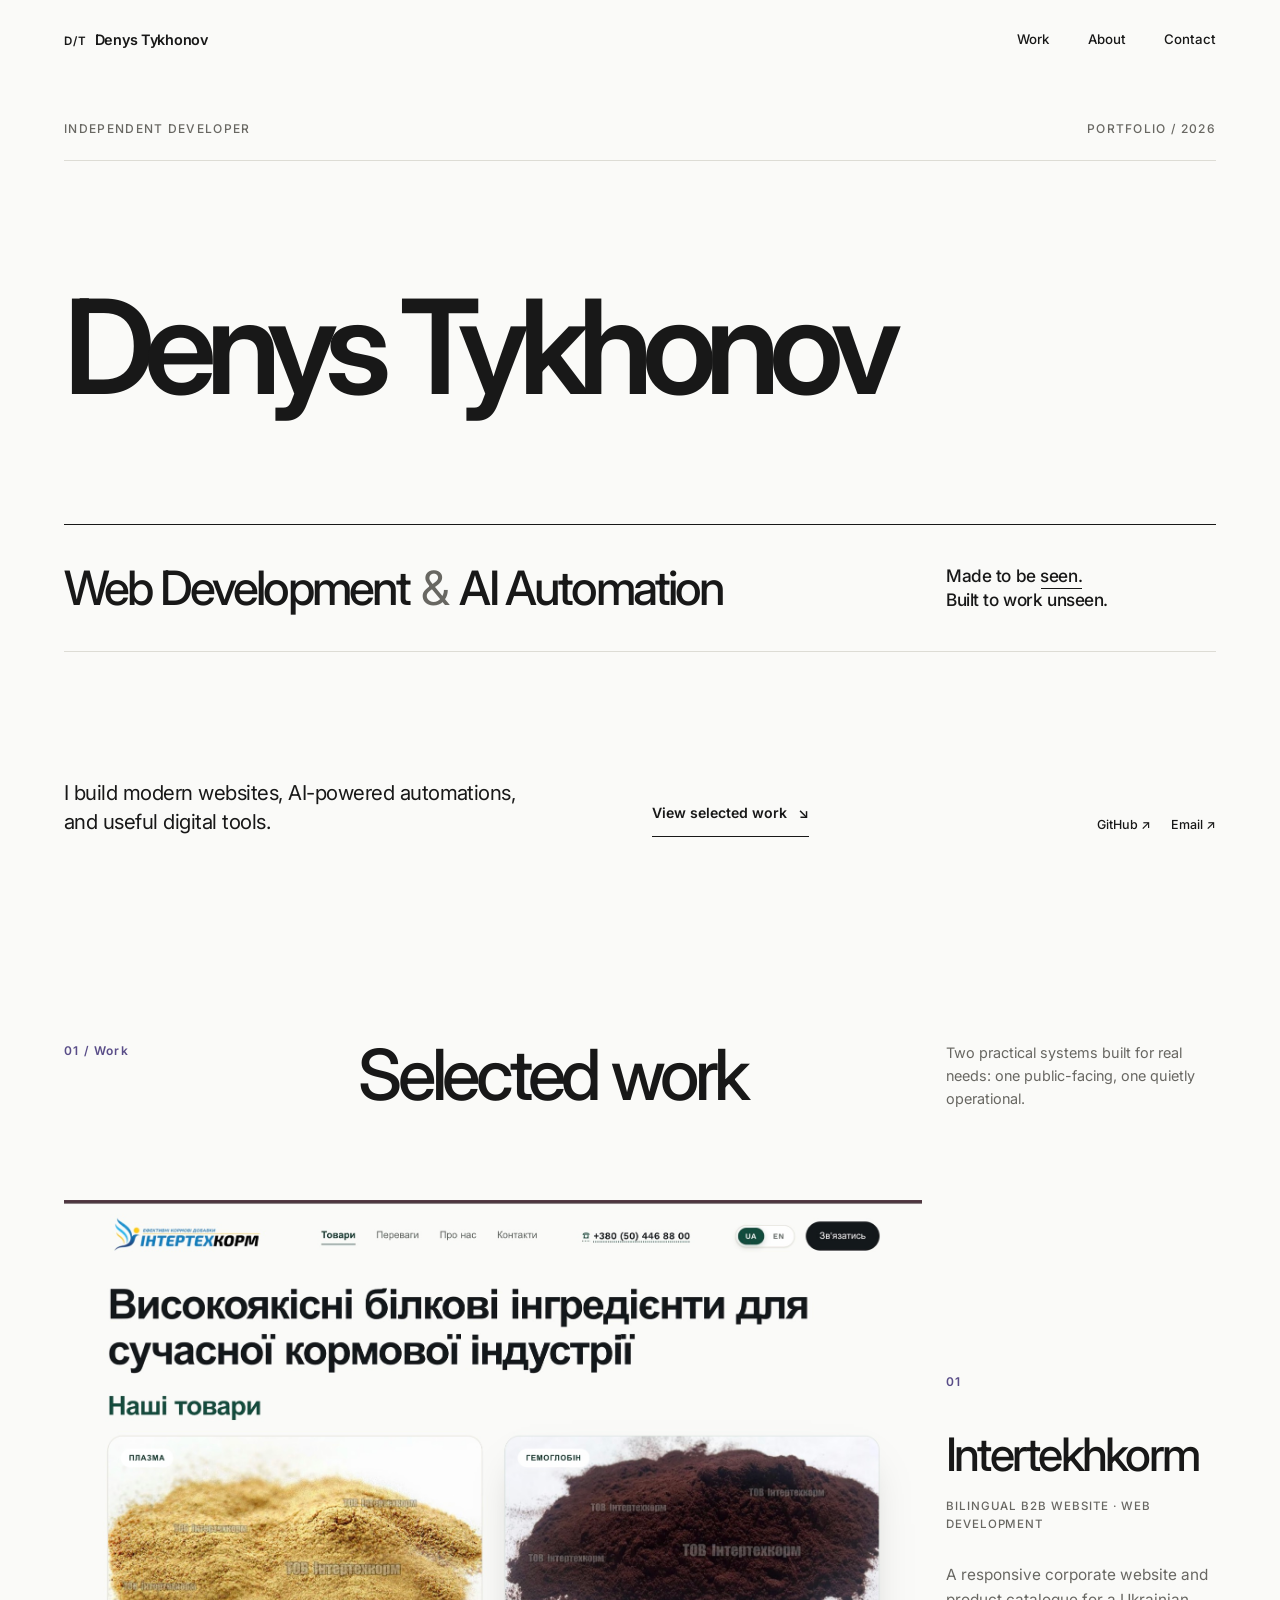
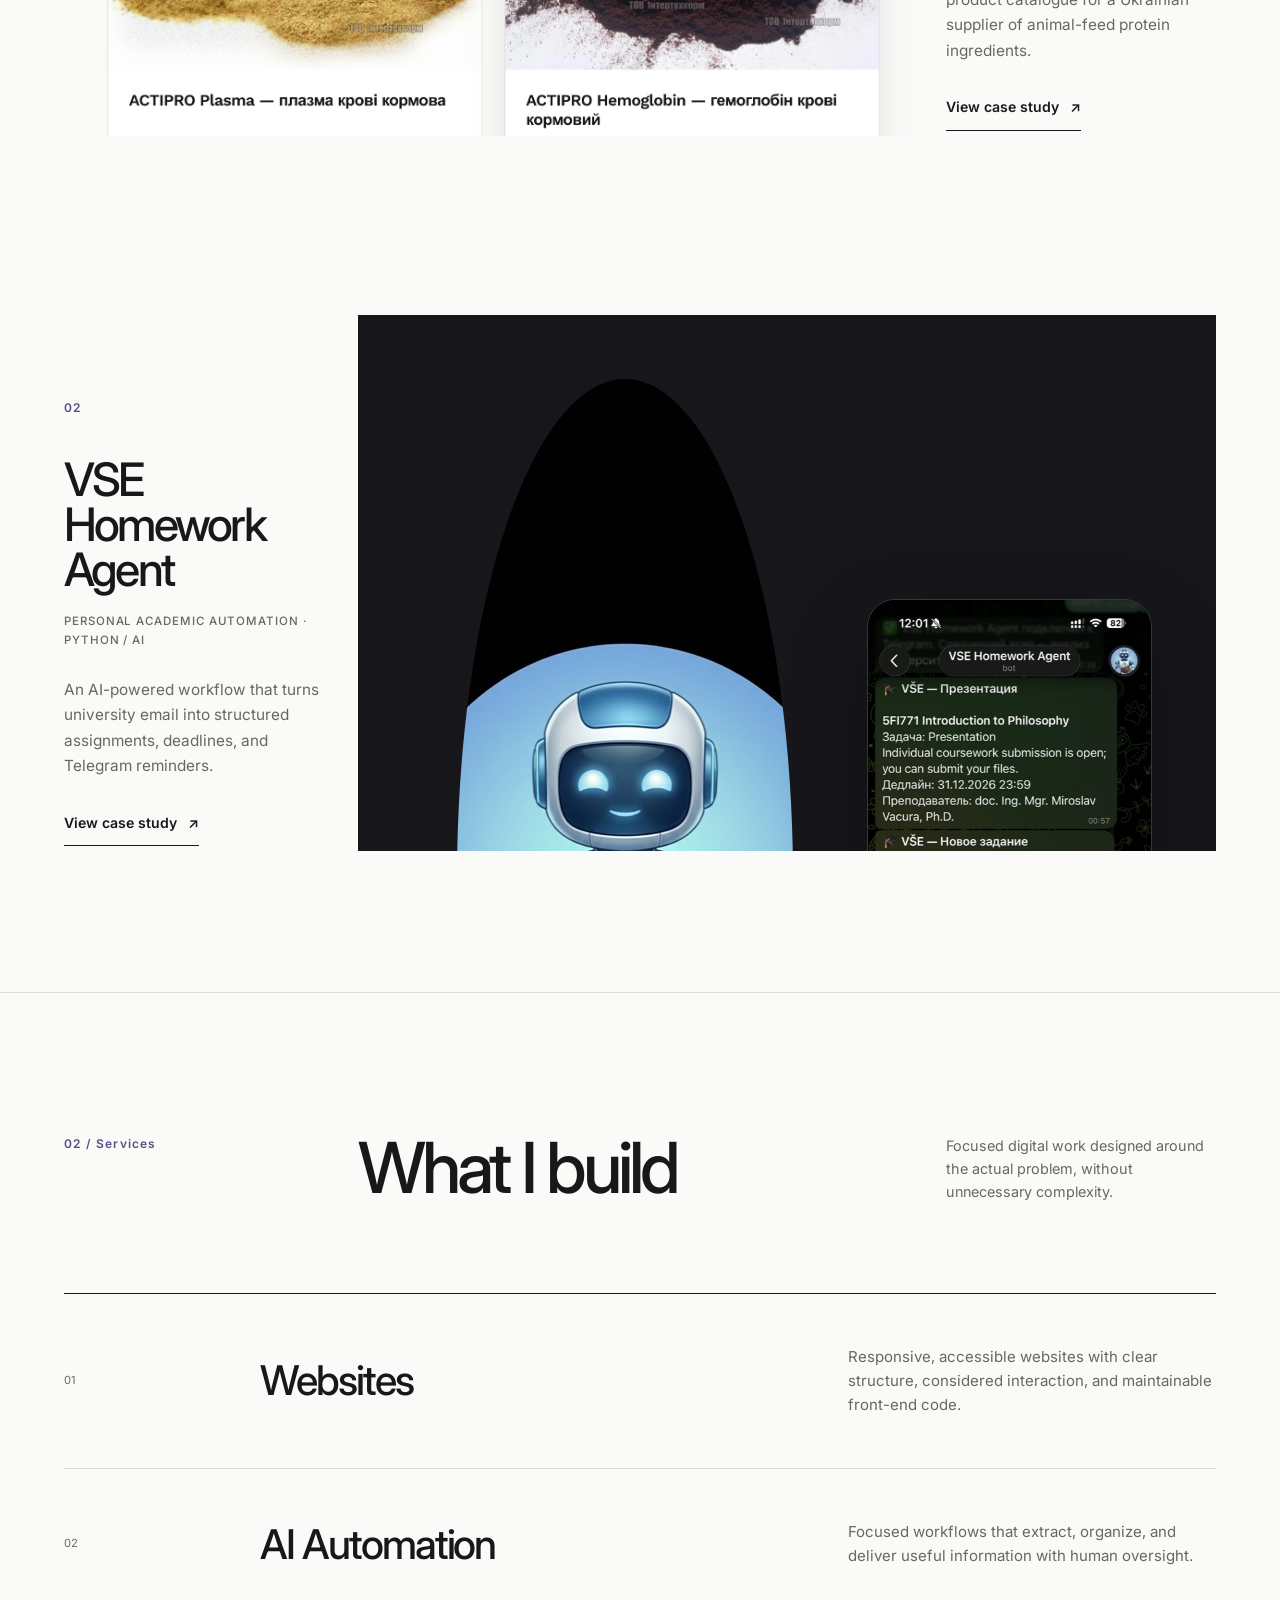
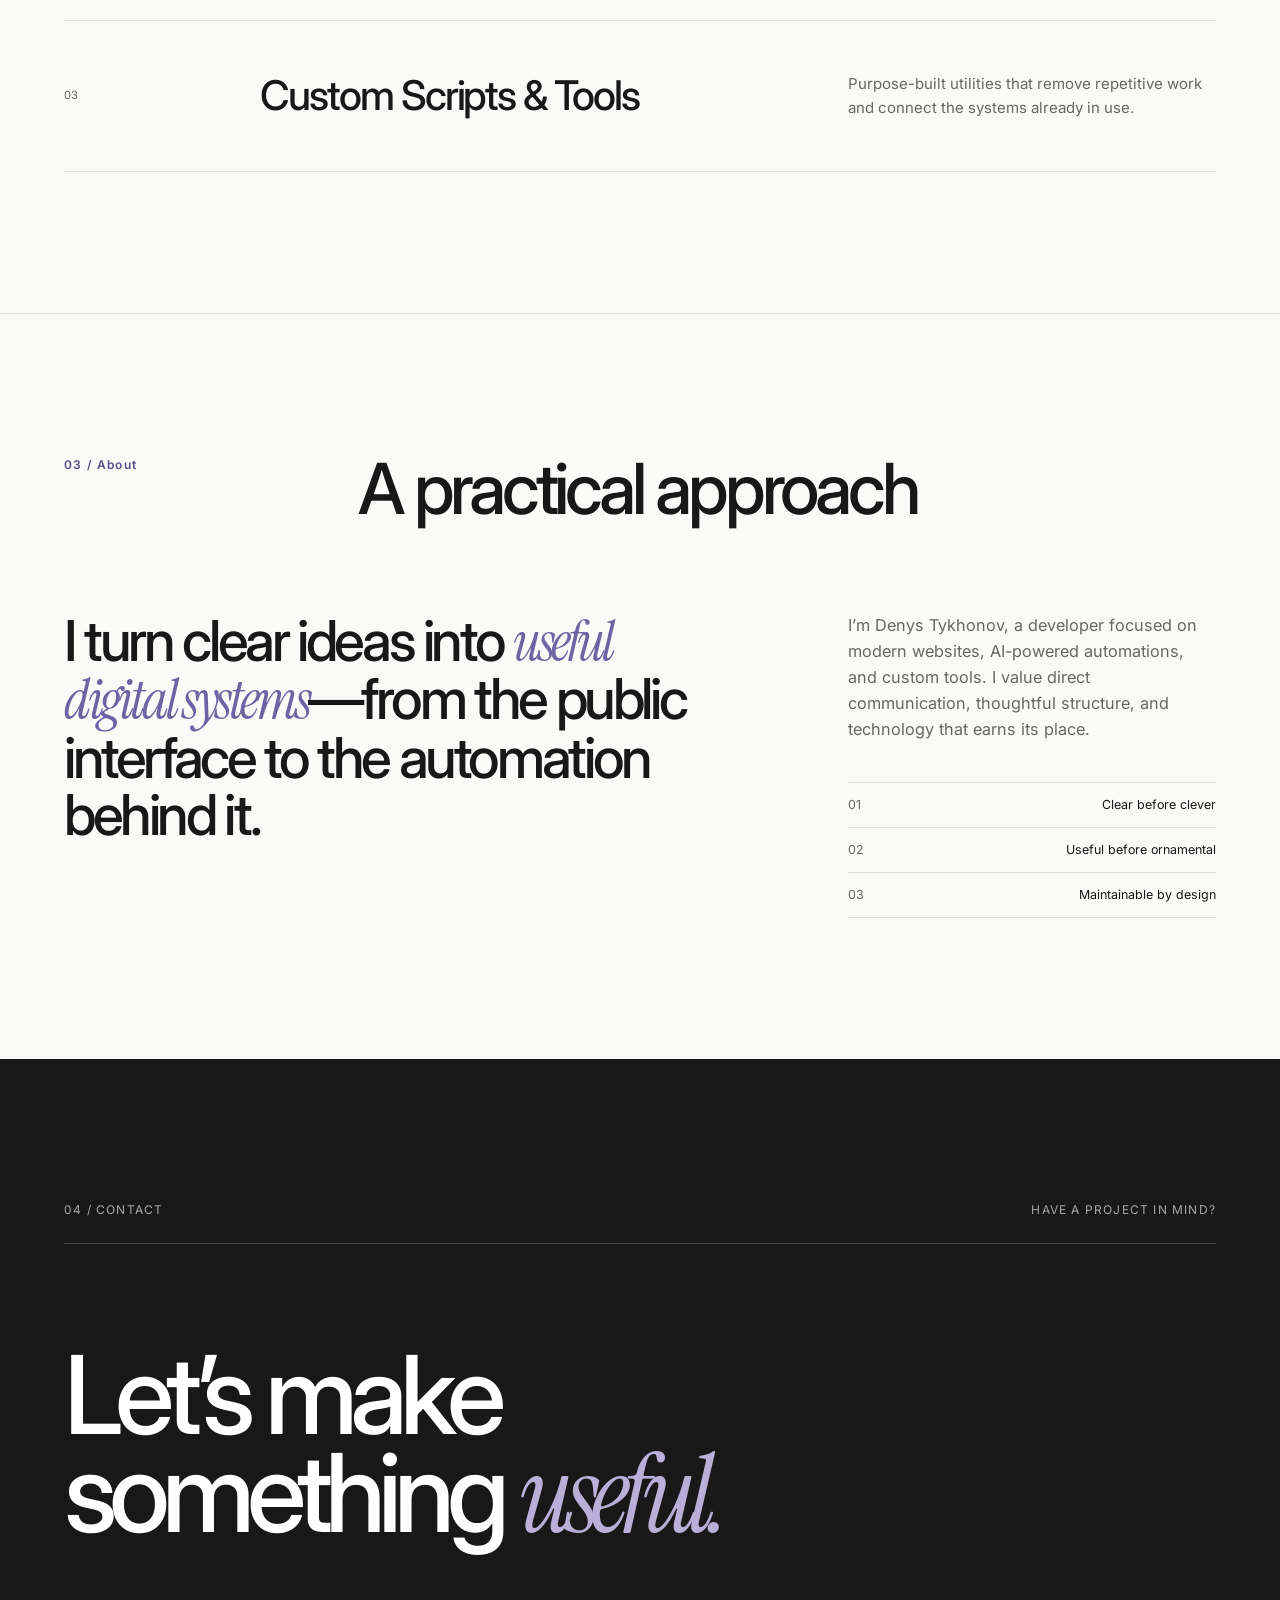
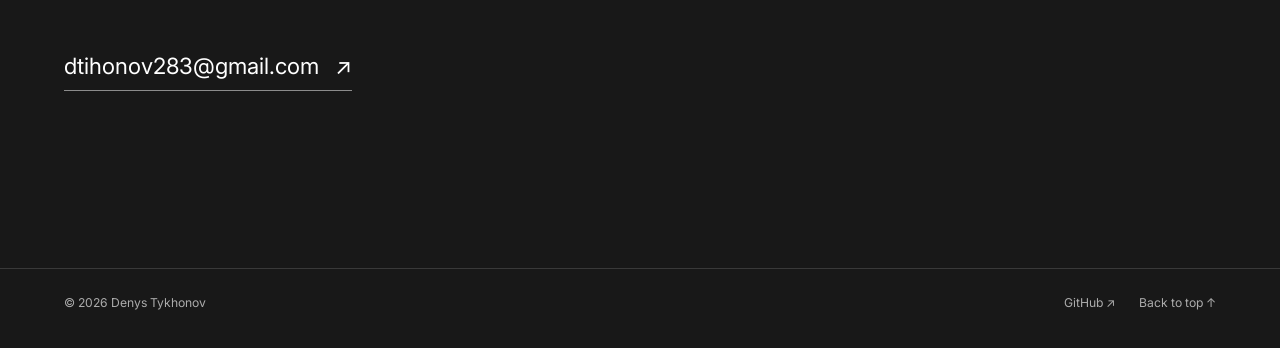
==== index.html @ 73b9569b "Preserve portfolio v1 baseline" ====
<!doctype html>
<html lang="en">
  <head>
    <meta charset="utf-8">
    <meta name="viewport" content="width=device-width, initial-scale=1">
    <meta name="theme-color" content="#FAFAF8">
    <meta name="description" content="Portfolio of Denys Tykhonov — web development, AI-powered automation, and useful digital tools.">
    <meta property="og:type" content="website">
    <meta property="og:title" content="Denys Tykhonov — Web Development & AI Automation">
    <meta property="og:description" content="Made to be seen. Built to work unseen. Websites, automations, and custom tools by Denys Tykhonov.">
    <meta property="og:image" content="assets/images/intertekhkorm-overview.jpg">
    <meta name="twitter:card" content="summary_large_image">
    <title>Denys Tykhonov — Web Development & AI Automation</title>
    <link rel="icon" href="assets/images/favicon.svg" type="image/svg+xml">
    <link rel="preconnect" href="https://fonts.googleapis.com">
    <link rel="preconnect" href="https://fonts.gstatic.com" crossorigin>
    <link rel="stylesheet" href="assets/css/styles.css">
    <script type="application/ld+json">
      {
        "@context": "https://schema.org",
        "@type": "Person",
        "name": "Denys Tykhonov",
        "url": "https://github.com/denystykhonov26",
        "sameAs": ["https://github.com/denystykhonov26"],
        "email": "mailto:dtihonov283@gmail.com",
        "knowsAbout": ["Web development", "AI automation", "Custom scripts"]
      }
    </script>
    <script src="assets/js/main.js" defer></script>
  </head>
  <body id="top">
    <a class="skip-link" href="#main">Skip to content</a>

    <header class="site-header">
      <div class="shell nav-shell">
        <a class="brand" href="index.html" aria-label="Denys Tykhonov, home">
          <span class="brand-mark" aria-hidden="true">D/T</span>
          <span>Denys Tykhonov</span>
        </a>
        <button class="menu-toggle" type="button" aria-expanded="false" aria-controls="primary-navigation" aria-label="Open navigation">
          <span aria-hidden="true"></span>
        </button>
        <nav aria-label="Primary navigation">
          <ul class="nav-links" id="primary-navigation">
            <li><a class="nav-link" href="#work">Work</a></li>
            <li><a class="nav-link" href="#about">About</a></li>
            <li><a class="nav-link" href="#contact">Contact</a></li>
          </ul>
        </nav>
      </div>
    </header>

    <main id="main">
      <section class="hero shell" aria-labelledby="hero-title">
        <div class="hero-grid">
          <div class="hero-intro">
            <p class="eyebrow">Independent developer</p>
            <p class="eyebrow">Portfolio / 2026</p>
          </div>

          <h1 class="hero-title" id="hero-title">
            <span class="hero-name-line">Denys</span>
            <span class="hero-name-line">Tykhonov</span>
          </h1>

          <div class="hero-positioning">
            <p class="hero-role">Web Development <span aria-hidden="true">&amp;</span> AI Automation</p>
            <p class="hero-slogan">
              Made to be <span class="hero-emphasis">seen.</span><br>
              Built to work <span class="hero-emphasis">unseen.</span>
            </p>
          </div>

          <div class="hero-bottom">
            <p class="hero-copy">I build modern websites, AI-powered automations, and useful digital tools.</p>
            <a class="text-link hero-cta" href="#work">
              <span>View selected work</span><span class="arrow" aria-hidden="true">↘</span>
            </a>
            <div class="hero-links" aria-label="Contact links">
              <a href="https://github.com/denystykhonov26" target="_blank" rel="noreferrer">GitHub <span aria-hidden="true">↗</span></a>
              <a href="mailto:dtihonov283@gmail.com">Email <span aria-hidden="true">↗</span></a>
            </div>
          </div>
        </div>
      </section>

      <section class="section shell" id="work" aria-labelledby="work-title">
        <div class="section-head reveal">
          <span class="section-index">01 / Work</span>
          <h2 class="section-title" id="work-title">Selected work</h2>
          <p class="section-kicker">Two practical systems built for real needs: one public-facing, one quietly operational.</p>
        </div>

        <div class="project-list">
          <article class="project-entry">
            <a class="project-media-link reveal" href="projects/intertekhkorm.html" aria-label="Read the Intertekhkorm case study">
              <img
                class="project-media"
                src="assets/images/intertekhkorm-overview.jpg"
                width="2200"
                height="1160"
                loading="lazy"
                alt="Intertekhkorm bilingual product catalogue page in Ukrainian"
              >
            </a>
            <div class="project-caption reveal" data-reveal-delay="1">
              <span class="project-number">01</span>
              <h3 class="project-title">Intertekhkorm</h3>
              <p class="project-meta">Bilingual B2B website · Web development</p>
              <p class="project-summary">A responsive corporate website and product catalogue for a Ukrainian supplier of animal-feed protein ingredients.</p>
              <a class="text-link" href="projects/intertekhkorm.html">
                <span>View case study</span><span class="arrow" aria-hidden="true">↗</span>
              </a>
            </div>
          </article>

          <article class="project-entry project-entry--reverse">
            <a class="project-media-link reveal" href="projects/vse-homework-agent.html" aria-label="Read the VSE Homework Agent case study">
              <span class="vse-stage" aria-hidden="true">
                <img class="vse-agent" src="assets/images/vse-agent.jpg" width="460" height="1000" loading="lazy" alt="">
                <img class="vse-phone" src="assets/images/vse-telegram.jpg" width="459" height="1000" loading="lazy" alt="">
              </span>
            </a>
            <div class="project-caption reveal" data-reveal-delay="1">
              <span class="project-number">02</span>
              <h3 class="project-title">VSE Homework Agent</h3>
              <p class="project-meta">Personal academic automation · Python / AI</p>
              <p class="project-summary">An AI-powered workflow that turns university email into structured assignments, deadlines, and Telegram reminders.</p>
              <a class="text-link" href="projects/vse-homework-agent.html">
                <span>View case study</span><span class="arrow" aria-hidden="true">↗</span>
              </a>
            </div>
          </article>
        </div>
      </section>

      <section class="section shell" id="services" aria-labelledby="services-title">
        <div class="section-head reveal">
          <span class="section-index">02 / Services</span>
          <h2 class="section-title" id="services-title">What I build</h2>
          <p class="section-kicker">Focused digital work designed around the actual problem, without unnecessary complexity.</p>
        </div>

        <ol class="services-list">
          <li class="service-row reveal">
            <span class="service-number">01</span>
            <strong class="service-name">Websites</strong>
            <p class="service-copy">Responsive, accessible websites with clear structure, considered interaction, and maintainable front-end code.</p>
          </li>
          <li class="service-row reveal">
            <span class="service-number">02</span>
            <strong class="service-name">AI Automation</strong>
            <p class="service-copy">Focused workflows that extract, organize, and deliver useful information with human oversight.</p>
          </li>
          <li class="service-row reveal">
            <span class="service-number">03</span>
            <strong class="service-name">Custom Scripts &amp; Tools</strong>
            <p class="service-copy">Purpose-built utilities that remove repetitive work and connect the systems already in use.</p>
          </li>
        </ol>
      </section>

      <section class="section shell" id="about" aria-labelledby="about-title">
        <div class="section-head reveal">
          <span class="section-index">03 / About</span>
          <h2 class="section-title" id="about-title">A practical approach</h2>
        </div>

        <div class="about-grid">
          <p class="about-lead reveal">I turn clear ideas into <span class="serif">useful digital systems</span>—from the public interface to the automation behind it.</p>
          <div class="about-aside reveal" data-reveal-delay="1">
            <p class="about-copy">I’m Denys Tykhonov, a developer focused on modern websites, AI-powered automations, and custom tools. I value direct communication, thoughtful structure, and technology that earns its place.</p>
            <ul class="principles" aria-label="Working principles">
              <li><span>01</span> Clear before clever</li>
              <li><span>02</span> Useful before ornamental</li>
              <li><span>03</span> Maintainable by design</li>
            </ul>
          </div>
        </div>
      </section>

      <section class="contact" id="contact" aria-labelledby="contact-title">
        <div class="section shell">
          <div class="contact-kicker reveal">
            <span>04 / Contact</span>
            <span>Have a project in mind?</span>
          </div>
          <h2 class="contact-title reveal" id="contact-title">Let’s make something <span class="serif">useful.</span></h2>
          <a class="contact-email reveal" href="mailto:dtihonov283@gmail.com">
            <span>dtihonov283@gmail.com</span><span class="arrow" aria-hidden="true">↗</span>
          </a>
        </div>
      </section>
    </main>

    <footer class="site-footer">
      <div class="shell footer-grid">
        <span>© 2026 Denys Tykhonov</span>
        <div class="footer-links">
          <a href="https://github.com/denystykhonov26" target="_blank" rel="noreferrer">GitHub ↗</a>
          <a href="#top">Back to top ↑</a>
        </div>
      </div>
    </footer>
  </body>
</html>
---- assets/css/styles.css ----
@import url("https://fonts.googleapis.com/css2?family=Instrument+Serif:ital@0;1&family=Inter:wght@400;500;600&display=swap");

@view-transition {
  navigation: auto;
}

:root {
  --canvas: #fafaf8;
  --ink: #181818;
  --muted: #686762;
  --hairline: #dddcd5;
  --purple: #7063a4;
  --purple-dark: #594d88;
  --purple-wash: #ece9f4;
  --white: #ffffff;
  --font-sans: "Inter", Arial, sans-serif;
  --font-serif: "Instrument Serif", Georgia, serif;
  --gutter: clamp(1.25rem, 5vw, 5rem);
  --content: 90rem;
  --header-height: 5rem;
  --section-space: clamp(6rem, 11vw, 12rem);
  --ease-out: cubic-bezier(0.16, 1, 0.3, 1);
  --ease-smooth: cubic-bezier(0.65, 0, 0.35, 1);
}

*,
*::before,
*::after {
  box-sizing: border-box;
}

html {
  scroll-behavior: smooth;
  scroll-padding-top: calc(var(--header-height) + 1.5rem);
  background: var(--canvas);
}

body {
  overflow-x: clip;
  margin: 0;
  color: var(--ink);
  background: var(--canvas);
  font-family: var(--font-sans);
  font-size: 1rem;
  line-height: 1.6;
  text-rendering: optimizeLegibility;
  -webkit-font-smoothing: antialiased;
}

body.menu-open {
  overflow: hidden;
}

img {
  display: block;
  max-width: 100%;
}

a {
  color: inherit;
  text-decoration: none;
}

button,
input,
textarea,
select {
  color: inherit;
  font: inherit;
}

button {
  border: 0;
}

::selection {
  color: var(--ink);
  background: var(--purple-wash);
}

:focus-visible {
  outline: 2px solid var(--purple-dark);
  outline-offset: 4px;
}

.skip-link {
  position: fixed;
  z-index: 1000;
  top: 0.75rem;
  left: 0.75rem;
  padding: 0.7rem 1rem;
  color: var(--white);
  background: var(--ink);
  transform: translateY(-180%);
  transition: transform 180ms ease;
}

.skip-link:focus {
  transform: translateY(0);
}

.shell {
  width: min(100%, var(--content));
  margin-inline: auto;
  padding-inline: var(--gutter);
}

.site-header {
  position: sticky;
  z-index: 100;
  top: 0;
  height: var(--header-height);
  background: color-mix(in srgb, var(--canvas) 92%, transparent);
  backdrop-filter: blur(14px);
  transition: border-color 300ms ease, background-color 300ms ease;
}

.site-header.is-scrolled {
  border-bottom: 1px solid var(--hairline);
}

.nav-shell {
  display: flex;
  align-items: center;
  justify-content: space-between;
  height: 100%;
}

.brand {
  position: relative;
  z-index: 3;
  display: inline-flex;
  align-items: baseline;
  gap: 0.5rem;
  font-size: 0.9rem;
  font-weight: 600;
  letter-spacing: -0.02em;
}

.brand-mark {
  color: inherit;
  font-family: inherit;
  font-size: 0.72rem;
  font-style: normal;
  font-weight: 600;
  letter-spacing: 0.08em;
}

.nav-links {
  display: flex;
  align-items: center;
  gap: clamp(1.5rem, 3vw, 3rem);
  margin: 0;
  padding: 0;
  list-style: none;
}

.nav-link {
  position: relative;
  display: inline-flex;
  align-items: center;
  min-height: 2.75rem;
  font-size: 0.83rem;
  font-weight: 500;
}

.nav-link::after {
  position: absolute;
  right: 0;
  bottom: 0.42rem;
  left: 0;
  height: 1px;
  background: var(--purple-dark);
  content: "";
  transform: scaleX(0);
  transform-origin: right;
  transition: transform 380ms var(--ease-out);
}

.nav-link:hover::after,
.nav-link:focus-visible::after,
.nav-link[aria-current="page"]::after {
  transform: scaleX(1);
  transform-origin: left;
}

.menu-toggle {
  position: relative;
  z-index: 3;
  display: none;
  width: 3rem;
  height: 3rem;
  padding: 0;
  background: transparent;
  cursor: pointer;
}

.menu-toggle span,
.menu-toggle::before {
  position: absolute;
  left: 0.75rem;
  width: 1.5rem;
  height: 1px;
  background: currentColor;
  content: "";
  transition: transform 380ms var(--ease-out), top 380ms var(--ease-out);
}

.menu-toggle::before {
  top: 1.15rem;
}

.menu-toggle span {
  top: 1.75rem;
}

.menu-toggle[aria-expanded="true"]::before {
  top: 1.48rem;
  transform: rotate(45deg);
}

.menu-toggle[aria-expanded="true"] span {
  top: 1.48rem;
  transform: rotate(-45deg);
}

.eyebrow {
  margin: 0;
  color: var(--muted);
  font-size: 0.75rem;
  font-weight: 500;
  letter-spacing: 0.11em;
  line-height: 1.4;
  text-transform: uppercase;
}

.hero {
  display: grid;
  min-height: calc(100svh - var(--header-height));
  padding-block: clamp(2rem, 4.5vh, 3.5rem) clamp(3.5rem, 7vh, 6rem);
}

.hero-grid {
  display: grid;
  grid-template-columns: repeat(12, minmax(0, 1fr));
  gap: 1.5rem;
  align-content: space-between;
}

.hero-intro {
  grid-column: 1 / 13;
  display: flex;
  align-items: center;
  justify-content: space-between;
  padding-bottom: 1.4rem;
  border-bottom: 1px solid var(--hairline);
}

.hero-title {
  grid-column: 1 / 13;
  width: 100%;
  max-width: none;
  margin: clamp(2.5rem, 5vh, 4.5rem) 0 clamp(2.25rem, 4vh, 3.5rem);
  font-size: clamp(6rem, 10.25vw, 9.75rem);
  font-weight: 600;
  letter-spacing: -0.085em;
  line-height: 0.82;
  white-space: nowrap;
}

.hero-name-line {
  display: inline;
  animation: hero-enter 900ms var(--ease-out) both;
}

.hero-name-line:first-child {
  animation-delay: 80ms;
}

.hero-name-line:last-child {
  animation-delay: 150ms;
}

.hero-positioning {
  grid-column: 1 / 13;
  display: grid;
  grid-template-columns: repeat(12, minmax(0, 1fr));
  gap: 1.5rem;
  align-items: center;
  padding-block: clamp(1.5rem, 3vw, 2.5rem);
  border-top: 1px solid var(--ink);
  border-bottom: 1px solid var(--hairline);
}

.hero-role {
  grid-column: 1 / 9;
  margin: 0;
  font-size: clamp(2rem, 3.7vw, 3.65rem);
  font-weight: 500;
  letter-spacing: -0.06em;
  line-height: 1;
  animation: hero-enter 900ms 250ms var(--ease-out) both;
}

.hero-role span {
  display: inline-block;
  margin-inline: 0.08em;
  color: var(--muted);
  font-weight: 400;
}

.hero-slogan {
  grid-column: 10 / 13;
  margin: 0;
  font-size: clamp(1rem, 1.35vw, 1.25rem);
  font-weight: 500;
  letter-spacing: -0.025em;
  line-height: 1.4;
  animation: hero-enter 900ms 340ms var(--ease-out) both;
}

.hero-emphasis {
  position: relative;
  display: inline-block;
  color: inherit;
  font: inherit;
  letter-spacing: inherit;
  white-space: nowrap;
  clip-path: inset(0 100% 0 0);
  animation: emphasis-reveal 720ms var(--ease-out) forwards;
}

.hero-emphasis::after {
  position: absolute;
  right: 0.02em;
  bottom: -0.08em;
  left: 0.02em;
  height: 1px;
  background: currentColor;
  content: "";
  transform: scaleX(0);
  transform-origin: left;
  animation: emphasis-underline 560ms var(--ease-out) forwards;
}

.hero-slogan .hero-emphasis:first-of-type {
  animation-delay: 580ms;
}

.hero-slogan .hero-emphasis:first-of-type::after {
  animation-delay: 900ms;
}

.hero-slogan .hero-emphasis:last-of-type {
  animation-delay: 720ms;
}

.hero-slogan .hero-emphasis:last-of-type::after {
  animation-delay: 1040ms;
}

@keyframes emphasis-reveal {
  from {
    clip-path: inset(0 100% 0 0);
    transform: translateY(0.12em);
  }
  to {
    clip-path: inset(0 0 0 0);
    transform: translateY(0);
  }
}

@keyframes emphasis-underline {
  to {
    transform: scaleX(1);
  }
}

.hero-bottom {
  grid-column: 1 / 13;
  display: grid;
  grid-template-columns: repeat(12, minmax(0, 1fr));
  gap: 1.5rem;
  align-items: end;
  padding-top: clamp(1.75rem, 3vw, 2.75rem);
}

.hero-copy {
  grid-column: 1 / 6;
  max-width: 32rem;
  margin: 0;
  font-size: clamp(1.08rem, 1.6vw, 1.45rem);
  letter-spacing: -0.025em;
  line-height: 1.45;
}

.hero-cta {
  grid-column: 7 / 10;
  justify-self: start;
}

.hero-links {
  grid-column: 11 / 13;
  display: flex;
  justify-self: end;
  gap: 1.25rem;
  font-size: 0.78rem;
  font-weight: 500;
}

.hero-links a {
  position: relative;
  padding-bottom: 0.15rem;
}

.hero-links a::after {
  position: absolute;
  right: 0;
  bottom: 0;
  left: 0;
  height: 1px;
  background: currentColor;
  content: "";
  transform: scaleX(0);
  transform-origin: right;
  transition: transform 350ms var(--ease-out);
}

.hero-links a:hover::after,
.hero-links a:focus-visible::after {
  transform: scaleX(1);
  transform-origin: left;
}

.hero-intro,
.hero-copy,
.hero-cta,
.hero-links {
  animation: hero-enter 900ms var(--ease-out) both;
}

.hero-copy {
  animation-delay: 500ms;
}

.hero-cta {
  animation-delay: 580ms;
}

.hero-links {
  animation-delay: 660ms;
}

@keyframes hero-enter {
  from {
    opacity: 0;
    transform: translateY(1.25rem);
  }
  to {
    opacity: 1;
    transform: translateY(0);
  }
}

.text-link {
  position: relative;
  display: inline-flex;
  align-items: center;
  gap: 0.7rem;
  min-height: 2.75rem;
  padding-bottom: 0.2rem;
  font-size: 0.88rem;
  font-weight: 600;
}

.text-link::after {
  position: absolute;
  right: 0;
  bottom: 0;
  left: 0;
  height: 1px;
  background: currentColor;
  content: "";
  transform-origin: left;
  transition: transform 350ms var(--ease-out);
}

.text-link:hover::after {
  transform: scaleX(0.28);
}

.text-link .arrow {
  transition: transform 350ms var(--ease-out);
}

.text-link:hover .arrow,
.text-link:focus-visible .arrow {
  transform: translate(0.22rem, -0.22rem);
}

.section {
  padding-block: var(--section-space);
}

.section + .section {
  border-top: 1px solid var(--hairline);
}

.section-head {
  display: grid;
  grid-template-columns: repeat(12, minmax(0, 1fr));
  gap: 1.5rem;
  align-items: start;
  margin-bottom: clamp(3.5rem, 7vw, 6.5rem);
}

.section-index {
  grid-column: 1 / 3;
  color: var(--purple-dark);
  font-size: 0.75rem;
  font-weight: 600;
  letter-spacing: 0.1em;
}

.section-title {
  grid-column: 4 / 10;
  margin: 0;
  font-size: clamp(3rem, 5.5vw, 5rem);
  font-weight: 500;
  letter-spacing: -0.06em;
  line-height: 0.96;
}

.section-kicker {
  grid-column: 10 / 13;
  max-width: 19rem;
  margin: 0;
  color: var(--muted);
  font-size: 0.9rem;
}

.project-list {
  display: grid;
  gap: clamp(7rem, 14vw, 13rem);
}

.project-entry {
  display: grid;
  grid-template-columns: repeat(12, minmax(0, 1fr));
  gap: 1.5rem;
  align-items: end;
}

.project-media-link {
  position: relative;
  grid-column: 1 / 10;
  overflow: hidden;
  min-height: 0;
  aspect-ratio: 16 / 10;
  background: #eeeee9;
}

.project-entry--reverse .project-media-link {
  grid-column: 4 / 13;
  grid-row: 1;
}

.project-media {
  width: 100%;
  height: 100%;
  object-fit: cover;
  transition: transform 900ms var(--ease-out), filter 500ms ease;
}

.project-media-link:hover .project-media,
.project-media-link:focus-visible .project-media {
  transform: scale(1.025);
}

.project-caption {
  grid-column: 10 / 13;
  padding-bottom: 0.3rem;
}

.project-entry--reverse .project-caption {
  grid-column: 1 / 4;
  grid-row: 1;
}

.project-number {
  display: block;
  margin-bottom: 2.5rem;
  color: var(--purple-dark);
  font-size: 0.75rem;
  font-weight: 600;
  letter-spacing: 0.12em;
}

.project-title {
  margin: 0 0 1.25rem;
  font-size: clamp(2.2rem, 3.6vw, 3.8rem);
  font-weight: 500;
  letter-spacing: -0.06em;
  line-height: 0.98;
}

.project-summary {
  margin: 0 0 1.5rem;
  color: var(--muted);
  font-size: 0.96rem;
  line-height: 1.65;
}

.project-meta {
  margin: 0 0 1.75rem;
  color: var(--muted);
  font-size: 0.72rem;
  font-weight: 500;
  letter-spacing: 0.08em;
  line-height: 1.6;
  text-transform: uppercase;
}

.vse-stage {
  position: relative;
  display: grid;
  grid-template-columns: minmax(0, 1fr) minmax(15rem, 0.7fr);
  gap: clamp(1rem, 3vw, 3rem);
  align-items: center;
  min-height: 42rem;
  padding: clamp(2rem, 5vw, 5rem);
  background: #17161a;
}

.vse-stage::before {
  position: absolute;
  top: 50%;
  left: 9%;
  width: 28%;
  height: 1px;
  background: color-mix(in srgb, var(--purple) 65%, transparent);
  content: "";
}

.vse-agent {
  position: relative;
  z-index: 1;
  width: min(100%, 21rem);
  aspect-ratio: 1;
  margin-inline: auto;
  border-radius: 50%;
  object-fit: cover;
  object-position: center 45%;
}

.vse-phone {
  position: relative;
  z-index: 2;
  width: min(100%, 23rem);
  max-height: 35rem;
  margin-inline: auto;
  border: 1px solid rgba(255, 255, 255, 0.14);
  border-radius: 1.75rem;
  box-shadow: 0 2rem 5rem rgba(0, 0, 0, 0.28);
  object-fit: cover;
  object-position: top;
}

.services-list {
  margin: 0;
  padding: 0;
  border-top: 1px solid var(--ink);
  list-style: none;
}

.service-row {
  display: grid;
  grid-template-columns: repeat(12, minmax(0, 1fr));
  gap: 1.5rem;
  align-items: center;
  padding-block: clamp(2rem, 4vw, 3.5rem);
  border-bottom: 1px solid var(--hairline);
  transition: color 350ms ease, padding-inline 450ms var(--ease-out), background 350ms ease;
}

.service-row:hover {
  padding-inline: 1rem;
  color: var(--purple-dark);
  background: var(--purple-wash);
}

.service-number {
  grid-column: 1 / 2;
  color: var(--muted);
  font-size: 0.7rem;
}

.service-name {
  grid-column: 3 / 8;
  font-size: clamp(1.8rem, 3.2vw, 3.2rem);
  font-weight: 500;
  letter-spacing: -0.05em;
  line-height: 1;
}

.service-copy {
  grid-column: 9 / 13;
  margin: 0;
  color: var(--muted);
  font-size: 0.94rem;
}

.about-grid {
  display: grid;
  grid-template-columns: repeat(12, minmax(0, 1fr));
  gap: 1.5rem;
  align-items: start;
}

.about-lead {
  grid-column: 1 / 8;
  margin: 0;
  font-size: clamp(2.2rem, 4.4vw, 4.5rem);
  font-weight: 500;
  letter-spacing: -0.06em;
  line-height: 1.02;
}

.about-lead .serif {
  color: var(--purple);
  font-family: var(--font-serif);
  font-style: italic;
  font-weight: 400;
}

.about-aside {
  grid-column: 9 / 13;
  display: grid;
  gap: 2.5rem;
}

.about-copy {
  max-width: 28rem;
  margin: 0;
  color: var(--muted);
  font-size: 1.02rem;
}

.principles {
  margin: 0;
  padding: 0;
  border-top: 1px solid var(--hairline);
  list-style: none;
}

.principles li {
  display: flex;
  justify-content: space-between;
  gap: 1rem;
  padding-block: 0.75rem;
  border-bottom: 1px solid var(--hairline);
  font-size: 0.78rem;
}

.principles span {
  color: var(--muted);
}

.contact {
  overflow: hidden;
  color: var(--white);
  background: var(--ink);
}

.contact .section {
  border: 0;
}

.contact-kicker {
  display: flex;
  justify-content: space-between;
  gap: 1rem;
  padding-bottom: 1.5rem;
  border-bottom: 1px solid rgba(255, 255, 255, 0.2);
  color: rgba(255, 255, 255, 0.62);
  font-size: 0.75rem;
  letter-spacing: 0.1em;
  text-transform: uppercase;
}

.contact-title {
  max-width: 11ch;
  margin: clamp(4rem, 8vw, 8rem) 0;
  font-size: clamp(3.8rem, 8.5vw, 8rem);
  font-weight: 500;
  letter-spacing: -0.075em;
  line-height: 0.9;
}

.contact-title .serif {
  color: #b9afd9;
  font-family: var(--font-serif);
  font-style: italic;
  font-weight: 400;
}

.contact-email {
  display: inline-flex;
  align-items: center;
  gap: 1rem;
  padding-bottom: 0.4rem;
  border-bottom: 1px solid rgba(255, 255, 255, 0.5);
  font-size: clamp(1rem, 2vw, 1.4rem);
}

.site-footer {
  padding-block: 2.25rem;
  color: rgba(255, 255, 255, 0.64);
  background: var(--ink);
}

.footer-grid {
  display: flex;
  align-items: center;
  justify-content: space-between;
  gap: 2rem;
  padding-top: 1.5rem;
  border-top: 1px solid rgba(255, 255, 255, 0.14);
  font-size: 0.76rem;
}

.footer-links {
  display: flex;
  gap: 1.5rem;
}

.footer-links a {
  transition: color 250ms ease;
}

.footer-links a:hover {
  color: var(--white);
}

.reveal {
  opacity: 1;
  transform: none;
}

.js .reveal {
  opacity: 0;
  transform: translateY(2.25rem);
  transition: opacity 800ms var(--ease-out), transform 800ms var(--ease-out);
}

.js .reveal.is-visible {
  opacity: 1;
  transform: translateY(0);
}

.js .reveal[data-reveal-delay="1"] {
  transition-delay: 100ms;
}

.js .reveal[data-reveal-delay="2"] {
  transition-delay: 200ms;
}

/* Case studies */
.case-hero {
  padding-block: clamp(3.5rem, 6vw, 6rem) clamp(4rem, 7vw, 7rem);
}

.case-hero-grid {
  display: grid;
  grid-template-columns: repeat(12, minmax(0, 1fr));
  gap: 1.5rem;
}

.case-number {
  grid-column: 1 / 3;
  padding-top: 0.75rem;
  color: var(--purple-dark);
  font-size: 0.75rem;
  font-weight: 600;
  letter-spacing: 0.12em;
}

.case-heading-wrap {
  grid-column: 3 / 12;
}

.case-title {
  margin: 0;
  font-size: clamp(4rem, 9vw, 8.75rem);
  font-weight: 500;
  letter-spacing: -0.075em;
  line-height: 0.9;
}

.case-deck {
  max-width: 47rem;
  margin: clamp(2rem, 4vw, 3.5rem) 0 0;
  color: var(--muted);
  font-size: clamp(1.2rem, 2vw, 1.55rem);
  letter-spacing: -0.025em;
  line-height: 1.5;
}

.case-meta {
  display: grid;
  grid-template-columns: repeat(12, minmax(0, 1fr));
  gap: 1.5rem;
  margin-top: clamp(3rem, 6vw, 5rem);
  padding-top: 1.5rem;
  border-top: 1px solid var(--hairline);
}

.case-meta div {
  grid-column: span 3;
}

.case-meta dt {
  margin-bottom: 0.7rem;
  color: var(--muted);
  font-size: 0.68rem;
  font-weight: 500;
  letter-spacing: 0.1em;
  text-transform: uppercase;
}

.case-meta dd {
  margin: 0;
  font-size: 0.9rem;
}

.case-media-wide {
  overflow: hidden;
  margin: 0;
  background: #eeeee9;
}

.case-media-wide img {
  width: 100%;
  height: auto;
}

.case-body {
  padding-block: var(--section-space);
}

.case-section {
  display: grid;
  grid-template-columns: repeat(12, minmax(0, 1fr));
  gap: 1.5rem;
  padding-block: clamp(4.5rem, 8vw, 8rem);
  border-top: 1px solid var(--hairline);
}

.case-section:first-child {
  padding-top: 0;
  border-top: 0;
}

.case-section-label {
  grid-column: 1 / 3;
  margin: 0;
  color: var(--purple-dark);
  font-size: 0.7rem;
  font-weight: 600;
  letter-spacing: 0.1em;
  text-transform: uppercase;
}

.case-section-title {
  grid-column: 3 / 7;
  margin: 0;
  font-size: clamp(2.2rem, 4vw, 4rem);
  font-weight: 500;
  letter-spacing: -0.055em;
  line-height: 1;
}

.case-section-content {
  grid-column: 8 / 13;
}

.case-section-content p {
  margin: 0 0 1.4rem;
  color: var(--muted);
  font-size: 1rem;
}

.case-section-content p:last-child {
  margin-bottom: 0;
}

.feature-list,
.stack-list {
  margin: 2rem 0 0;
  padding: 0;
  border-top: 1px solid var(--hairline);
  list-style: none;
}

.feature-list li,
.stack-list li {
  padding-block: 0.85rem;
  border-bottom: 1px solid var(--hairline);
  font-size: 0.88rem;
}

.flow {
  display: grid;
  grid-template-columns: repeat(4, 1fr);
  margin-top: 2.5rem;
  border-top: 1px solid var(--ink);
  border-bottom: 1px solid var(--ink);
}

.flow-step {
  position: relative;
  padding: 1.5rem 1rem;
  border-right: 1px solid var(--hairline);
  font-size: 0.8rem;
  font-weight: 600;
}

.flow-step:last-child {
  border-right: 0;
}

.flow-step:not(:last-child)::after {
  position: absolute;
  top: 50%;
  right: -0.35rem;
  z-index: 1;
  width: 0.7rem;
  color: var(--purple-dark);
  background: var(--canvas);
  content: "→";
  transform: translateY(-50%);
}

.case-gallery {
  display: grid;
  grid-template-columns: minmax(0, 0.75fr) minmax(0, 1.25fr);
  gap: clamp(1rem, 4vw, 4rem);
  align-items: center;
  padding: clamp(2rem, 6vw, 6rem);
  background: #17161a;
}

.case-gallery img {
  width: 100%;
  max-height: 46rem;
  object-fit: contain;
}

.case-gallery img:first-child {
  border-radius: 50%;
}

.case-gallery img:last-child {
  justify-self: end;
  width: min(100%, 30rem);
  border: 1px solid rgba(255, 255, 255, 0.14);
  border-radius: 2rem;
}

.detail-crop {
  overflow: clip;
  height: clamp(23rem, 45vw, 43rem);
  margin-top: clamp(4rem, 8vw, 8rem);
  background: #efefeb;
}

.detail-crop img {
  width: 100%;
  height: 100%;
  object-fit: cover;
  object-position: center bottom;
  transform: scale(1.2);
}

.case-links {
  display: flex;
  flex-wrap: wrap;
  gap: 1.25rem 2.5rem;
  margin-top: 2.5rem;
}

.next-project {
  border-top: 1px solid var(--hairline);
}

.next-project-link {
  display: grid;
  grid-template-columns: repeat(12, minmax(0, 1fr));
  gap: 1.5rem;
  align-items: end;
  padding-block: clamp(5rem, 10vw, 10rem);
}

.next-label {
  grid-column: 1 / 4;
  color: var(--muted);
  font-size: 0.75rem;
  letter-spacing: 0.1em;
  text-transform: uppercase;
}

.next-name {
  grid-column: 4 / 11;
  font-size: clamp(3rem, 7vw, 7rem);
  font-weight: 500;
  letter-spacing: -0.07em;
  line-height: 0.92;
  transition: color 350ms ease;
}

.next-arrow {
  grid-column: 12 / 13;
  justify-self: end;
  font-size: 2rem;
  transition: transform 350ms var(--ease-out);
}

.next-project-link:hover .next-name {
  color: var(--purple-dark);
}

.next-project-link:hover .next-arrow {
  transform: translate(0.4rem, -0.4rem);
}

::view-transition-old(root) {
  animation: page-out 240ms var(--ease-smooth) both;
}

::view-transition-new(root) {
  animation: page-in 480ms var(--ease-out) both;
}

@keyframes page-out {
  to {
    opacity: 0;
    transform: translateY(-0.5rem);
  }
}

@keyframes page-in {
  from {
    opacity: 0;
    transform: translateY(0.7rem);
  }
}

@media (max-width: 900px) {
  :root {
    --header-height: 4.5rem;
  }

  .js .menu-toggle {
    display: block;
  }

  .site-header {
    backdrop-filter: none;
  }

  .js .nav-links {
    position: fixed;
    top: 0;
    left: 0;
    z-index: 2;
    display: flex;
    flex-direction: column;
    align-items: flex-start;
    justify-content: center;
    gap: 0;
    width: 100vw;
    height: 100dvh;
    padding: 6rem var(--gutter) 3rem;
    visibility: hidden;
    color: var(--ink);
    background: var(--canvas);
    opacity: 0;
    pointer-events: none;
    transform: translateY(-1.25rem);
    transition: opacity 350ms ease, transform 500ms var(--ease-out), visibility 350ms;
  }

  .js .nav-links.is-open {
    visibility: visible;
    opacity: 1;
    pointer-events: auto;
    transform: translateY(0);
  }

  .js .nav-links li {
    width: 100%;
    border-bottom: 1px solid var(--hairline);
    opacity: 0;
    transform: translateY(1rem);
    transition: opacity 400ms ease, transform 500ms var(--ease-out);
  }

  .js .nav-links.is-open li {
    opacity: 1;
    transform: translateY(0);
  }

  .js .nav-links.is-open li:nth-child(2) {
    transition-delay: 60ms;
  }

  .js .nav-links.is-open li:nth-child(3) {
    transition-delay: 120ms;
  }

  .js .nav-link {
    width: 100%;
    min-height: 5.5rem;
    font-size: clamp(2.5rem, 12vw, 4rem);
    font-weight: 500;
    letter-spacing: -0.06em;
  }

  .js .nav-link::after {
    display: none;
  }

  .hero-title {
    grid-column: 1 / 13;
  }

  .hero-positioning {
    align-items: start;
  }

  .hero-role {
    grid-column: 1 / 9;
  }

  .hero-slogan {
    grid-column: 9 / 13;
  }

  .hero-copy {
    grid-column: 1 / 7;
  }

  .hero-cta {
    grid-column: 8 / 11;
  }

  .hero-links {
    grid-column: 11 / 13;
  }

  .section-title {
    grid-column: 3 / 10;
  }

  .section-kicker {
    grid-column: 10 / 13;
  }

  .project-media-link,
  .project-entry--reverse .project-media-link {
    grid-column: 1 / 13;
    grid-row: auto;
    min-height: 0;
  }

  .project-caption,
  .project-entry--reverse .project-caption {
    grid-column: 3 / 11;
    grid-row: auto;
    padding-top: 2rem;
  }

  .about-lead {
    grid-column: 1 / 9;
  }

  .about-aside {
    grid-column: 9 / 13;
  }

  .case-heading-wrap {
    grid-column: 3 / 13;
  }

  .case-section-title {
    grid-column: 3 / 8;
  }

  .case-section-content {
    grid-column: 8 / 13;
  }
}

@media (max-width: 640px) {
  :root {
    --section-space: clamp(5.5rem, 24vw, 7rem);
  }

  .site-header {
    backdrop-filter: blur(10px);
  }

  .nav-links:not(.is-open) {
    gap: 0.8rem;
  }

  .no-js .nav-link {
    font-size: 0.72rem;
  }

  .hero {
    min-height: calc(100svh - var(--header-height));
    padding-block: 1.75rem 3.25rem;
  }

  .hero-grid,
  .hero-positioning,
  .hero-bottom,
  .section-head,
  .project-entry,
  .service-row,
  .about-grid,
  .case-hero-grid,
  .case-meta,
  .case-section,
  .next-project-link {
    grid-template-columns: repeat(4, minmax(0, 1fr));
    gap: 1rem;
  }

  .hero-intro {
    grid-column: 1 / 5;
    align-items: flex-start;
    gap: 1.5rem;
  }

  .hero-intro .eyebrow:last-child {
    max-width: 10rem;
    text-align: right;
  }

  .hero-title {
    grid-column: 1 / 5;
    max-width: none;
    margin: clamp(2.75rem, 7vh, 4rem) 0 2.5rem;
    font-size: clamp(3.75rem, 20vw, 5.5rem);
    line-height: 0.78;
    white-space: normal;
  }

  .hero-name-line {
    display: block;
  }

  .hero-name-line:last-child {
    margin-left: 0.12em;
  }

  .hero-positioning {
    grid-column: 1 / 5;
    row-gap: 1.75rem;
    padding-block: 1.5rem;
  }

  .hero-role {
    grid-column: 1 / 5;
    max-width: 12ch;
    font-size: clamp(1.8rem, 9vw, 2.55rem);
    line-height: 0.98;
  }

  .hero-slogan {
    grid-column: 2 / 5;
    padding-left: 1rem;
    border-left: 1px solid var(--hairline);
    font-size: 0.98rem;
  }

  .hero-bottom {
    grid-column: 1 / 5;
    row-gap: 1.3rem;
  }

  .hero-copy {
    grid-column: 1 / 5;
  }

  .hero-cta {
    grid-column: 1 / 4;
  }

  .hero-links {
    grid-column: 1 / 5;
    justify-self: start;
    margin-top: 0.25rem;
  }

  .section-index {
    grid-column: 1 / 2;
  }

  .section-title {
    grid-column: 2 / 5;
  }

  .section-kicker {
    grid-column: 2 / 5;
    margin-top: 1.5rem;
  }

  .project-media-link,
  .project-entry--reverse .project-media-link {
    grid-column: 1 / 5;
    min-height: 0;
  }

  .project-media {
    object-position: center;
  }

  .project-caption,
  .project-entry--reverse .project-caption {
    grid-column: 1 / 5;
    padding-top: 1.5rem;
  }

  .project-number {
    margin-bottom: 1.25rem;
  }

  .project-summary {
    max-width: 31rem;
  }

  .vse-stage {
    grid-template-columns: 0.76fr 1fr;
    gap: 0.75rem;
    min-height: 24rem;
    padding: 1.1rem;
  }

  .vse-stage::before {
    left: 4%;
    width: 35%;
  }

  .vse-agent {
    width: 100%;
  }

  .vse-phone {
    max-height: 22rem;
    border-radius: 1rem;
  }

  .service-number {
    grid-column: 1 / 2;
  }

  .service-name {
    grid-column: 2 / 5;
  }

  .service-copy {
    grid-column: 2 / 5;
    margin-top: 1rem;
  }

  .service-row:hover {
    padding-inline: 0;
    background: transparent;
  }

  .about-lead,
  .about-aside {
    grid-column: 1 / 5;
  }

  .about-aside {
    margin-top: 3rem;
  }

  .contact-kicker {
    align-items: flex-start;
  }

  .contact-title {
    margin-block: 4rem;
  }

  .footer-grid {
    align-items: flex-start;
    flex-direction: column;
  }

  .case-number {
    grid-column: 1 / 2;
  }

  .case-heading-wrap {
    grid-column: 1 / 5;
    margin-top: 2rem;
  }

  .case-title {
    font-size: clamp(3.4rem, 17vw, 5.4rem);
  }

  .case-title--long {
    font-size: clamp(2.3rem, 12vw, 4rem);
  }

  .case-meta div {
    grid-column: span 2;
    padding-top: 1rem;
    border-top: 1px solid var(--hairline);
  }

  .case-section-label {
    grid-column: 1 / 5;
  }

  .case-section-title {
    grid-column: 1 / 5;
    min-width: 0;
    margin-top: 0.75rem;
  }

  .case-section-content {
    grid-column: 1 / 5;
    margin-top: 2.5rem;
  }

  .flow {
    grid-template-columns: 1fr 1fr;
  }

  .flow-step:nth-child(2) {
    border-right: 0;
  }

  .flow-step:nth-child(2)::after {
    display: none;
  }

  .case-gallery {
    grid-template-columns: 0.75fr 1fr;
    gap: 0.75rem;
    padding: 1rem;
  }

  .case-gallery img:last-child {
    border-radius: 1rem;
  }

  .detail-crop {
    height: 28rem;
  }

  .detail-crop img {
    width: 100%;
    max-width: 100%;
    transform: none;
  }

  .next-label {
    grid-column: 1 / 5;
  }

  .next-name {
    grid-column: 1 / 5;
    grid-row: 2;
    min-width: 0;
    padding-right: 2.5rem;
    margin-top: 2rem;
  }

  .next-arrow {
    grid-column: 4 / 5;
    grid-row: 2;
  }
}

@media (prefers-reduced-motion: reduce) {
  html {
    scroll-behavior: auto;
  }

  *,
  *::before,
  *::after {
    animation-duration: 0.01ms !important;
    animation-iteration-count: 1 !important;
    scroll-behavior: auto !important;
    transition-duration: 0.01ms !important;
  }

  .js .reveal {
    opacity: 1;
    transform: none;
  }
}

@media (prefers-contrast: more) {
  :root {
    --muted: #454541;
    --hairline: #999993;
    --purple: #594d88;
  }
}
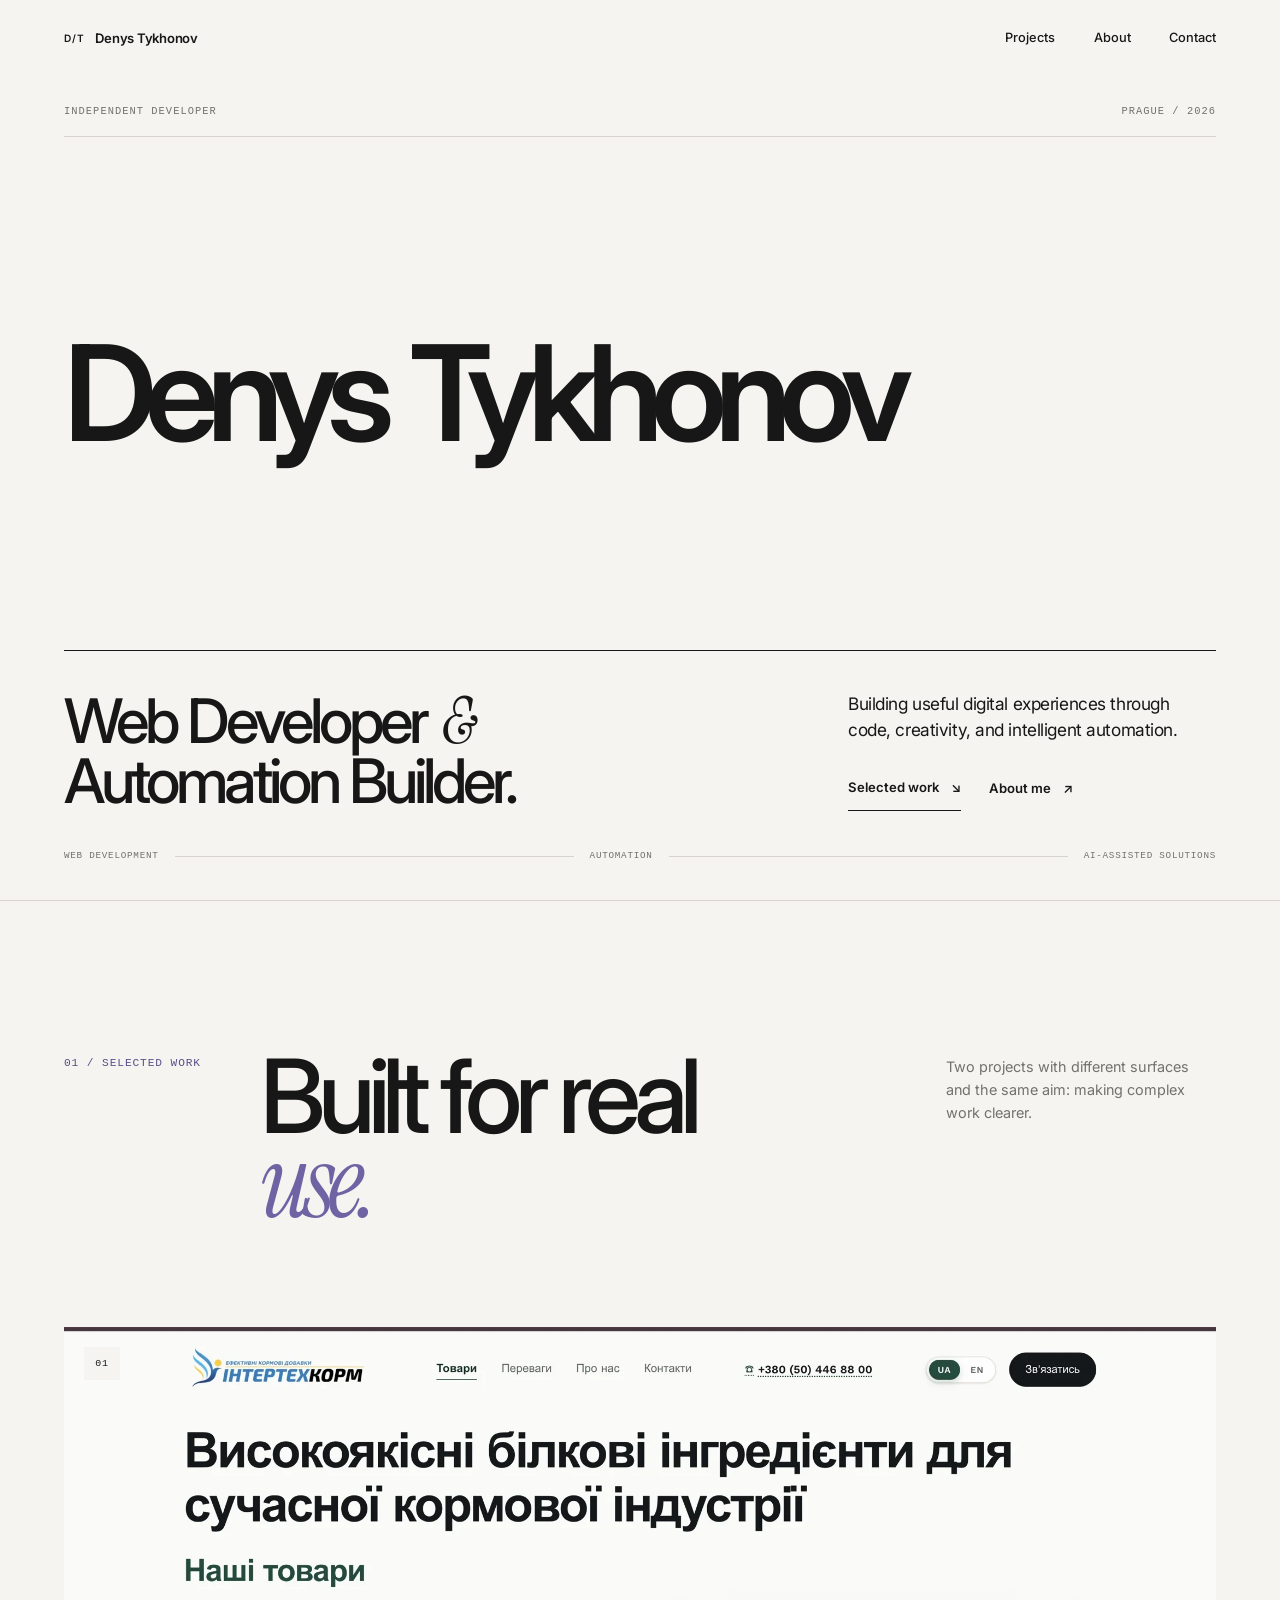
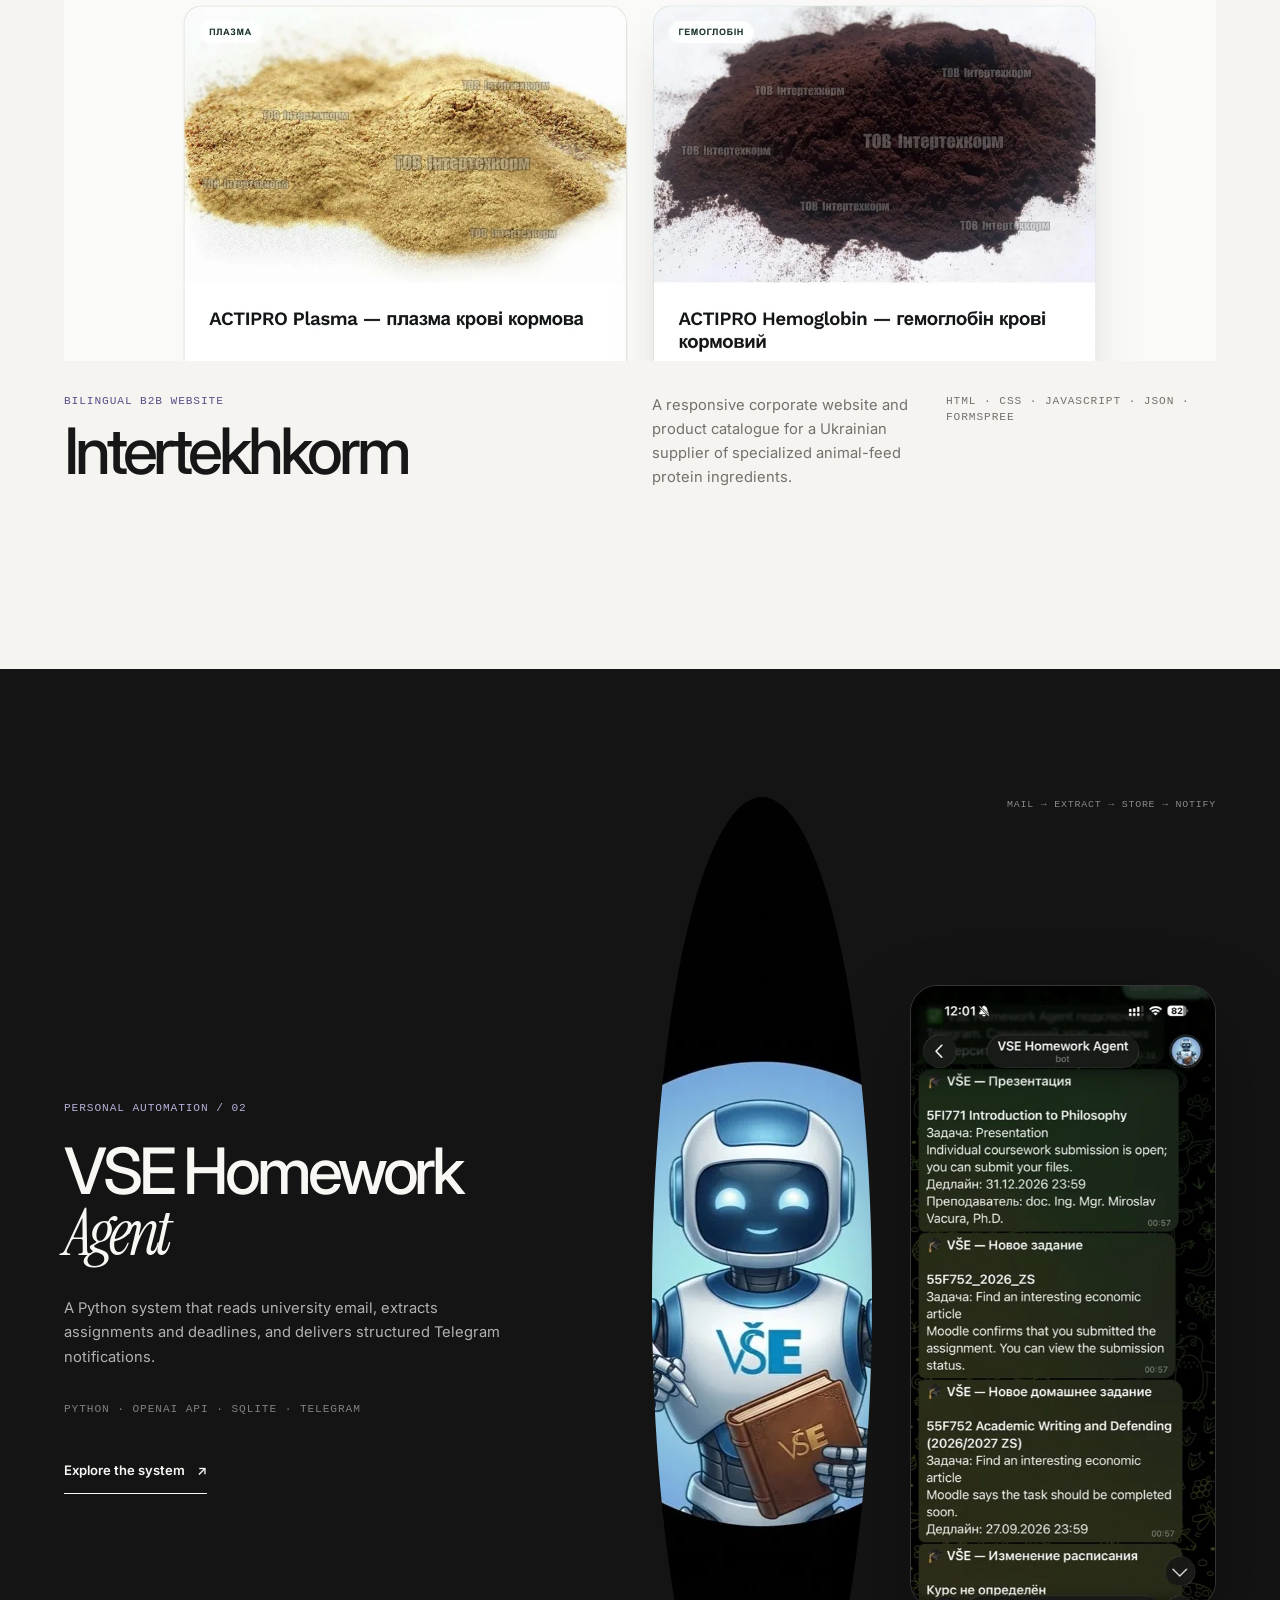
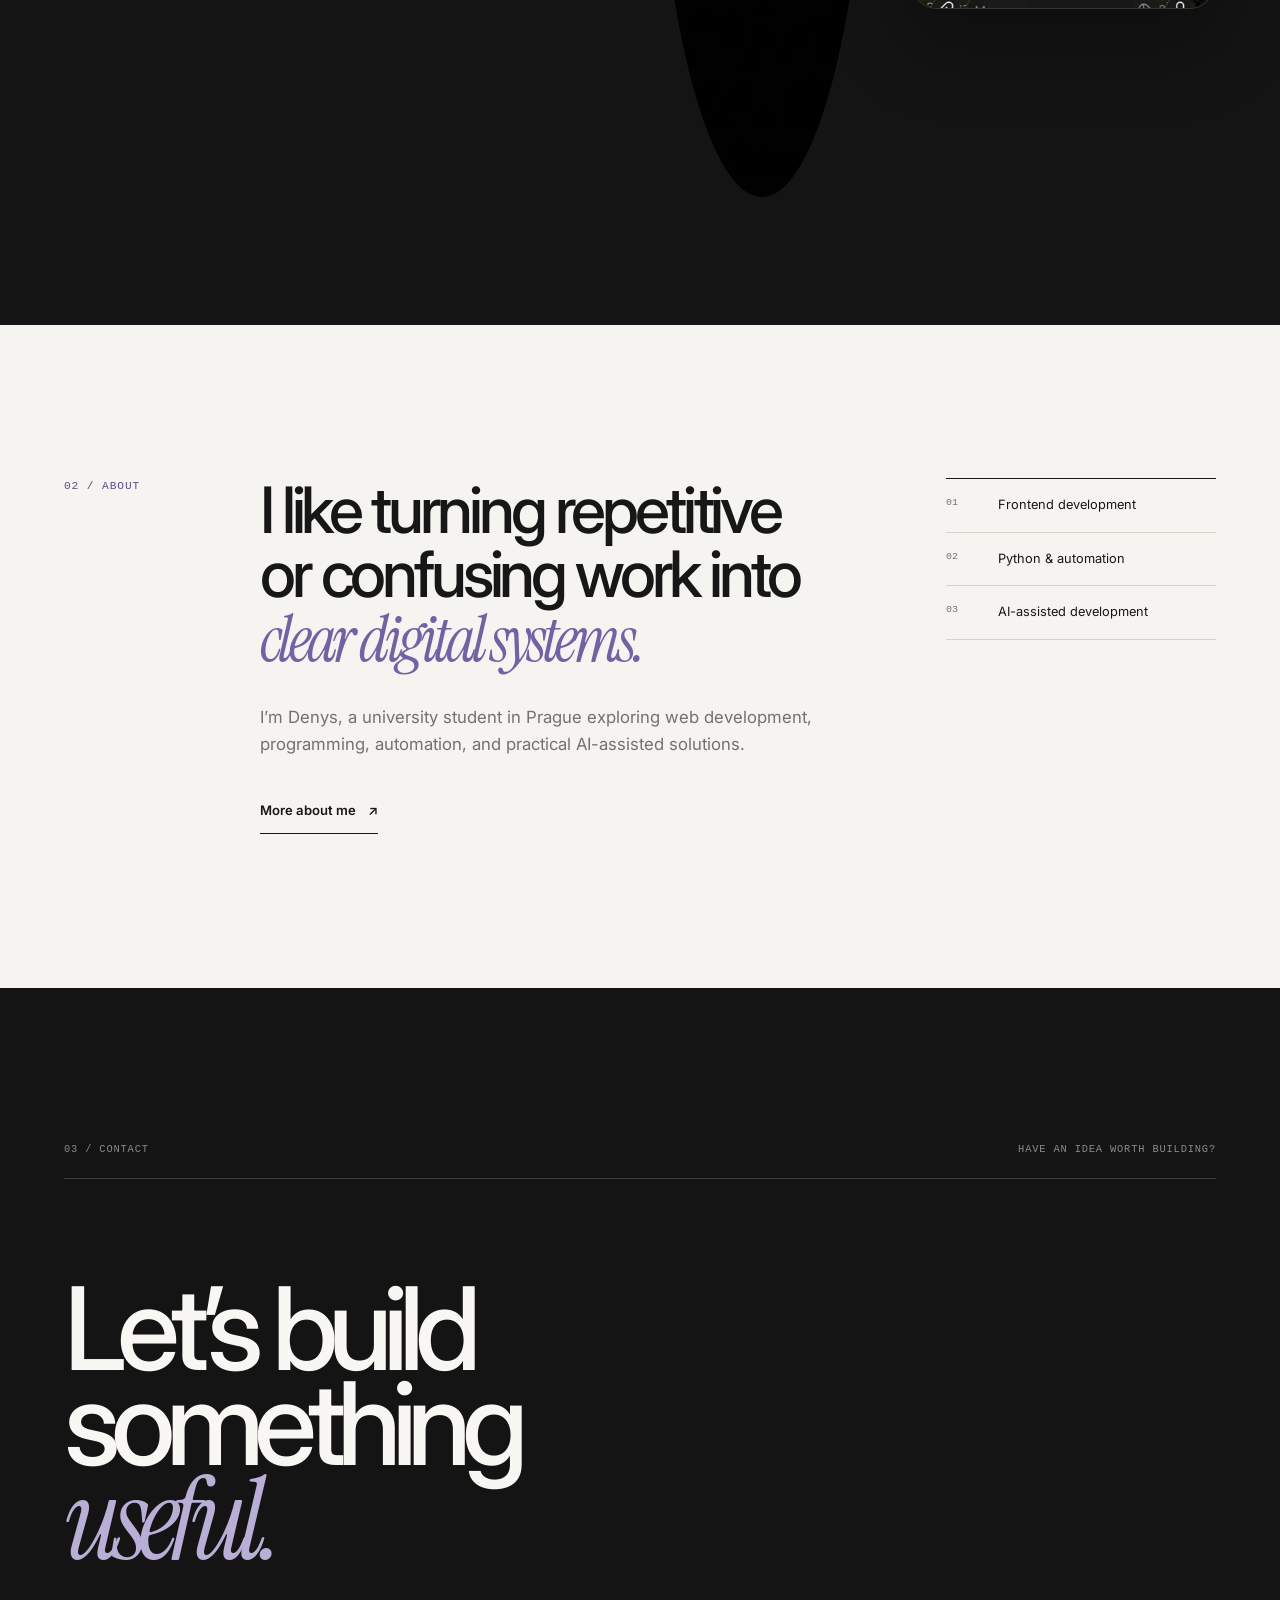
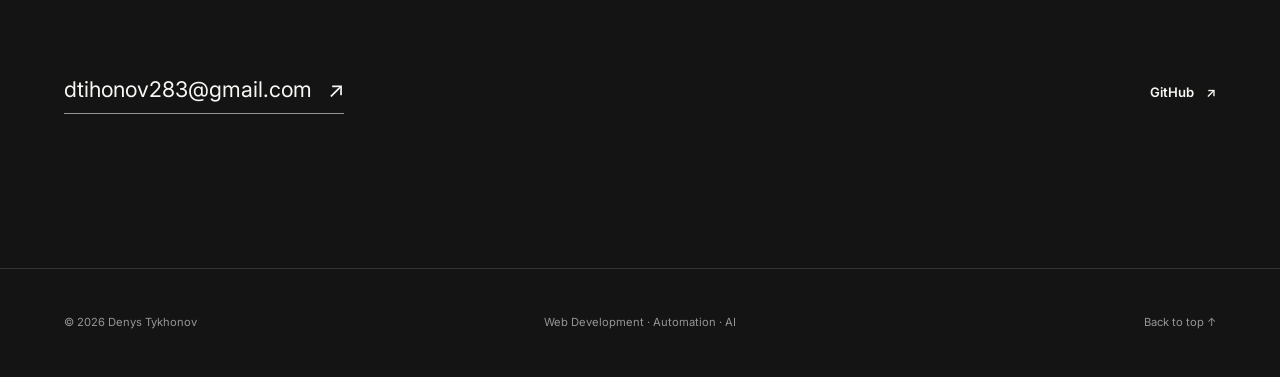
==== commit 0f85ce82: "Build complete portfolio v2 redesign" ====
--- a/index.html
+++ b/index.html
@@ -3,17 +3,18 @@
   <head>
     <meta charset="utf-8">
     <meta name="viewport" content="width=device-width, initial-scale=1">
-    <meta name="theme-color" content="#FAFAF8">
-    <meta name="description" content="Portfolio of Denys Tykhonov — web development, AI-powered automation, and useful digital tools.">
+    <meta name="theme-color" content="#F5F4F0">
+    <meta name="description" content="Denys Tykhonov is a web developer and automation builder creating useful websites, AI-assisted workflows, and custom digital tools.">
     <meta property="og:type" content="website">
-    <meta property="og:title" content="Denys Tykhonov — Web Development & AI Automation">
-    <meta property="og:description" content="Made to be seen. Built to work unseen. Websites, automations, and custom tools by Denys Tykhonov.">
+    <meta property="og:title" content="Denys Tykhonov — Web Developer &amp; Automation Builder">
+    <meta property="og:description" content="Useful digital experiences built through code, creativity, and intelligent automation.">
     <meta property="og:image" content="assets/images/intertekhkorm-overview.jpg">
     <meta name="twitter:card" content="summary_large_image">
-    <title>Denys Tykhonov — Web Development & AI Automation</title>
+    <title>Denys Tykhonov — Web Developer &amp; Automation Builder</title>
     <link rel="icon" href="assets/images/favicon.svg" type="image/svg+xml">
     <link rel="preconnect" href="https://fonts.googleapis.com">
     <link rel="preconnect" href="https://fonts.gstatic.com" crossorigin>
+    <link rel="stylesheet" href="https://fonts.googleapis.com/css2?family=Instrument+Serif:ital@0;1&amp;family=Inter:wght@400;500;600&amp;display=swap">
     <link rel="stylesheet" href="assets/css/styles.css">
     <script type="application/ld+json">
       {
@@ -23,7 +24,7 @@
         "url": "https://github.com/denystykhonov26",
         "sameAs": ["https://github.com/denystykhonov26"],
         "email": "mailto:dtihonov283@gmail.com",
-        "knowsAbout": ["Web development", "AI automation", "Custom scripts"]
+        "knowsAbout": ["Web development", "Automation", "AI-assisted solutions", "Python"]
       }
     </script>
     <script src="assets/js/main.js" defer></script>
@@ -31,19 +32,19 @@
   <body id="top">
     <a class="skip-link" href="#main">Skip to content</a>
 
-    <header class="site-header">
-      <div class="shell nav-shell">
-        <a class="brand" href="index.html" aria-label="Denys Tykhonov, home">
-          <span class="brand-mark" aria-hidden="true">D/T</span>
+    <header class="site-header" data-header>
+      <div class="shell header-inner">
+        <a class="wordmark" href="index.html" aria-label="Denys Tykhonov, home">
+          <span class="wordmark-mark" aria-hidden="true">D/T</span>
           <span>Denys Tykhonov</span>
         </a>
         <button class="menu-toggle" type="button" aria-expanded="false" aria-controls="primary-navigation" aria-label="Open navigation">
           <span aria-hidden="true"></span>
         </button>
         <nav aria-label="Primary navigation">
-          <ul class="nav-links" id="primary-navigation">
-            <li><a class="nav-link" href="#work">Work</a></li>
-            <li><a class="nav-link" href="#about">About</a></li>
+          <ul class="nav-list" id="primary-navigation">
+            <li><a class="nav-link" href="projects/index.html">Projects</a></li>
+            <li><a class="nav-link" href="about.html">About</a></li>
             <li><a class="nav-link" href="#contact">Contact</a></li>
           </ul>
         </nav>
@@ -51,155 +52,118 @@
     </header>
 
     <main id="main">
-      <section class="hero shell" aria-labelledby="hero-title">
-        <div class="hero-grid">
-          <div class="hero-intro">
-            <p class="eyebrow">Independent developer</p>
-            <p class="eyebrow">Portfolio / 2026</p>
+      <section class="home-hero" aria-labelledby="hero-title">
+        <div class="shell hero-inner">
+          <div class="hero-meta hero-enter">
+            <span>Independent developer</span>
+            <span>Prague / 2026</span>
           </div>
 
-          <h1 class="hero-title" id="hero-title">
+          <h1 class="hero-name" id="hero-title" aria-label="Denys Tykhonov">
             <span class="hero-name-line">Denys</span>
             <span class="hero-name-line">Tykhonov</span>
           </h1>
 
-          <div class="hero-positioning">
-            <p class="hero-role">Web Development <span aria-hidden="true">&amp;</span> AI Automation</p>
-            <p class="hero-slogan">
-              Made to be <span class="hero-emphasis">seen.</span><br>
-              Built to work <span class="hero-emphasis">unseen.</span>
-            </p>
+          <div class="hero-statement">
+            <p class="hero-role hero-enter">Web Developer <span class="serif-amp">&amp;</span><br>Automation Builder.</p>
+            <div class="hero-intro hero-enter">
+              <p>Building useful digital experiences through code, creativity, and intelligent automation.</p>
+              <div class="hero-actions">
+                <a class="line-link" href="#selected-work"><span>Selected work</span><span aria-hidden="true">↘</span></a>
+                <a class="quiet-link" href="about.html">About me <span aria-hidden="true">↗</span></a>
+              </div>
+            </div>
           </div>
 
-          <div class="hero-bottom">
-            <p class="hero-copy">I build modern websites, AI-powered automations, and useful digital tools.</p>
-            <a class="text-link hero-cta" href="#work">
-              <span>View selected work</span><span class="arrow" aria-hidden="true">↘</span>
-            </a>
-            <div class="hero-links" aria-label="Contact links">
-              <a href="https://github.com/denystykhonov26" target="_blank" rel="noreferrer">GitHub <span aria-hidden="true">↗</span></a>
-              <a href="mailto:dtihonov283@gmail.com">Email <span aria-hidden="true">↗</span></a>
-            </div>
+          <div class="hero-foot hero-enter" aria-hidden="true">
+            <span>Web development</span>
+            <span class="hero-foot-rule"></span>
+            <span>Automation</span>
+            <span class="hero-foot-rule"></span>
+            <span>AI-assisted solutions</span>
           </div>
         </div>
       </section>
 
-      <section class="section shell" id="work" aria-labelledby="work-title">
-        <div class="section-head reveal">
-          <span class="section-index">01 / Work</span>
-          <h2 class="section-title" id="work-title">Selected work</h2>
-          <p class="section-kicker">Two practical systems built for real needs: one public-facing, one quietly operational.</p>
-        </div>
+      <section class="work-section" id="selected-work" aria-labelledby="work-title">
+        <div class="shell">
+          <header class="editorial-head reveal">
+            <p class="section-label">01 / Selected work</p>
+            <h2 class="display-title" id="work-title">Built for real<br><span class="serif-display">use.</span></h2>
+            <p class="head-note">Two projects with different surfaces and the same aim: making complex work clearer.</p>
+          </header>
 
-        <div class="project-list">
-          <article class="project-entry">
-            <a class="project-media-link reveal" href="projects/intertekhkorm.html" aria-label="Read the Intertekhkorm case study">
-              <img
-                class="project-media"
-                src="assets/images/intertekhkorm-overview.jpg"
-                width="2200"
-                height="1160"
-                loading="lazy"
-                alt="Intertekhkorm bilingual product catalogue page in Ukrainian"
-              >
+          <article class="featured-project featured-project--web">
+            <a class="project-visual reveal" href="projects/intertekhkorm.html" aria-label="Read the Intertekhkorm case study">
+              <span class="project-visual-index">01</span>
+              <img src="assets/images/intertekhkorm-overview.webp" width="2200" height="1160" loading="lazy" alt="Intertekhkorm bilingual product catalogue displayed on a desktop browser">
+              <span class="project-visual-action" aria-hidden="true">View case study ↗</span>
             </a>
-            <div class="project-caption reveal" data-reveal-delay="1">
-              <span class="project-number">01</span>
-              <h3 class="project-title">Intertekhkorm</h3>
-              <p class="project-meta">Bilingual B2B website · Web development</p>
-              <p class="project-summary">A responsive corporate website and product catalogue for a Ukrainian supplier of animal-feed protein ingredients.</p>
-              <a class="text-link" href="projects/intertekhkorm.html">
-                <span>View case study</span><span class="arrow" aria-hidden="true">↗</span>
-              </a>
-            </div>
-          </article>
-
-          <article class="project-entry project-entry--reverse">
-            <a class="project-media-link reveal" href="projects/vse-homework-agent.html" aria-label="Read the VSE Homework Agent case study">
-              <span class="vse-stage" aria-hidden="true">
-                <img class="vse-agent" src="assets/images/vse-agent.jpg" width="460" height="1000" loading="lazy" alt="">
-                <img class="vse-phone" src="assets/images/vse-telegram.jpg" width="459" height="1000" loading="lazy" alt="">
-              </span>
-            </a>
-            <div class="project-caption reveal" data-reveal-delay="1">
-              <span class="project-number">02</span>
-              <h3 class="project-title">VSE Homework Agent</h3>
-              <p class="project-meta">Personal academic automation · Python / AI</p>
-              <p class="project-summary">An AI-powered workflow that turns university email into structured assignments, deadlines, and Telegram reminders.</p>
-              <a class="text-link" href="projects/vse-homework-agent.html">
-                <span>View case study</span><span class="arrow" aria-hidden="true">↗</span>
-              </a>
+            <div class="project-info reveal" data-delay="1">
+              <div>
+                <p class="project-type">Bilingual B2B website</p>
+                <h3 class="project-name"><a href="projects/intertekhkorm.html">Intertekhkorm</a></h3>
+              </div>
+              <p class="project-description">A responsive corporate website and product catalogue for a Ukrainian supplier of specialized animal-feed protein ingredients.</p>
+              <p class="project-stack">HTML · CSS · JavaScript · JSON · Formspree</p>
             </div>
           </article>
         </div>
+
+        <article class="featured-project featured-project--automation">
+          <div class="shell automation-grid">
+            <div class="automation-copy reveal">
+              <p class="project-type">Personal automation / 02</p>
+              <h3 class="project-name project-name--light"><a href="projects/vse-homework-agent.html">VSE Homework<br><span class="serif-display">Agent</span></a></h3>
+              <p class="project-description">A Python system that reads university email, extracts assignments and deadlines, and delivers structured Telegram notifications.</p>
+              <p class="project-stack">Python · OpenAI API · SQLite · Telegram</p>
+              <a class="line-link line-link--light" href="projects/vse-homework-agent.html"><span>Explore the system</span><span aria-hidden="true">↗</span></a>
+            </div>
+            <a class="automation-visual reveal" data-delay="1" href="projects/vse-homework-agent.html" aria-label="Read the VSE Homework Agent case study">
+              <span class="flow-note" aria-hidden="true">Mail → Extract → Store → Notify</span>
+              <img class="agent-art" src="assets/images/vse-agent.webp" width="460" height="1000" loading="lazy" alt="Illustrated robot identity for the VSE Homework Agent">
+              <img class="telegram-shot" src="assets/images/vse-telegram.webp" width="459" height="1000" loading="lazy" alt="Telegram task notifications produced by the VSE Homework Agent">
+            </a>
+          </div>
+        </article>
       </section>
 
-      <section class="section shell" id="services" aria-labelledby="services-title">
-        <div class="section-head reveal">
-          <span class="section-index">02 / Services</span>
-          <h2 class="section-title" id="services-title">What I build</h2>
-          <p class="section-kicker">Focused digital work designed around the actual problem, without unnecessary complexity.</p>
-        </div>
-
-        <ol class="services-list">
-          <li class="service-row reveal">
-            <span class="service-number">01</span>
-            <strong class="service-name">Websites</strong>
-            <p class="service-copy">Responsive, accessible websites with clear structure, considered interaction, and maintainable front-end code.</p>
-          </li>
-          <li class="service-row reveal">
-            <span class="service-number">02</span>
-            <strong class="service-name">AI Automation</strong>
-            <p class="service-copy">Focused workflows that extract, organize, and deliver useful information with human oversight.</p>
-          </li>
-          <li class="service-row reveal">
-            <span class="service-number">03</span>
-            <strong class="service-name">Custom Scripts &amp; Tools</strong>
-            <p class="service-copy">Purpose-built utilities that remove repetitive work and connect the systems already in use.</p>
-          </li>
-        </ol>
-      </section>
-
-      <section class="section shell" id="about" aria-labelledby="about-title">
-        <div class="section-head reveal">
-          <span class="section-index">03 / About</span>
-          <h2 class="section-title" id="about-title">A practical approach</h2>
-        </div>
-
-        <div class="about-grid">
-          <p class="about-lead reveal">I turn clear ideas into <span class="serif">useful digital systems</span>—from the public interface to the automation behind it.</p>
-          <div class="about-aside reveal" data-reveal-delay="1">
-            <p class="about-copy">I’m Denys Tykhonov, a developer focused on modern websites, AI-powered automations, and custom tools. I value direct communication, thoughtful structure, and technology that earns its place.</p>
-            <ul class="principles" aria-label="Working principles">
-              <li><span>01</span> Clear before clever</li>
-              <li><span>02</span> Useful before ornamental</li>
-              <li><span>03</span> Maintainable by design</li>
-            </ul>
+      <section class="about-preview" aria-labelledby="about-preview-title">
+        <div class="shell about-preview-grid">
+          <p class="section-label reveal">02 / About</p>
+          <div class="about-preview-copy reveal">
+            <h2 class="about-preview-title" id="about-preview-title">I like turning repetitive or confusing work into <span class="serif-display">clear digital systems.</span></h2>
+            <p>I’m Denys, a university student in Prague exploring web development, programming, automation, and practical AI-assisted solutions.</p>
+            <a class="line-link" href="about.html"><span>More about me</span><span aria-hidden="true">↗</span></a>
           </div>
+          <ul class="capability-rail reveal" data-delay="1" aria-label="Core capabilities">
+            <li><span>01</span> Frontend development</li>
+            <li><span>02</span> Python &amp; automation</li>
+            <li><span>03</span> AI-assisted development</li>
+          </ul>
         </div>
       </section>
 
-      <section class="contact" id="contact" aria-labelledby="contact-title">
-        <div class="section shell">
-          <div class="contact-kicker reveal">
-            <span>04 / Contact</span>
-            <span>Have a project in mind?</span>
+      <section class="contact-section" id="contact" aria-labelledby="contact-title">
+        <div class="shell contact-inner">
+          <div class="contact-meta reveal">
+            <span>03 / Contact</span>
+            <span>Have an idea worth building?</span>
           </div>
-          <h2 class="contact-title reveal" id="contact-title">Let’s make something <span class="serif">useful.</span></h2>
-          <a class="contact-email reveal" href="mailto:dtihonov283@gmail.com">
-            <span>dtihonov283@gmail.com</span><span class="arrow" aria-hidden="true">↗</span>
-          </a>
+          <h2 class="contact-title reveal" id="contact-title">Let’s build something<br><span class="serif-display">useful.</span></h2>
+          <div class="contact-row reveal">
+            <a class="contact-email" href="mailto:dtihonov283@gmail.com">dtihonov283@gmail.com <span aria-hidden="true">↗</span></a>
+            <a class="quiet-link quiet-link--light" href="https://github.com/denystykhonov26" target="_blank" rel="noreferrer">GitHub <span aria-hidden="true">↗</span></a>
+          </div>
         </div>
       </section>
     </main>
 
     <footer class="site-footer">
-      <div class="shell footer-grid">
+      <div class="shell footer-inner">
         <span>© 2026 Denys Tykhonov</span>
-        <div class="footer-links">
-          <a href="https://github.com/denystykhonov26" target="_blank" rel="noreferrer">GitHub ↗</a>
-          <a href="#top">Back to top ↑</a>
-        </div>
+        <span>Web Development · Automation · AI</span>
+        <a href="#top">Back to top ↑</a>
       </div>
     </footer>
   </body>
--- a/assets/css/styles.css
+++ b/assets/css/styles.css
@@ -1,24 +1,24 @@
-@import url("https://fonts.googleapis.com/css2?family=Instrument+Serif:ital@0;1&family=Inter:wght@400;500;600&display=swap");
-
 @view-transition {
   navigation: auto;
 }
 
 :root {
-  --canvas: #fafaf8;
-  --ink: #181818;
-  --muted: #686762;
-  --hairline: #dddcd5;
-  --purple: #7063a4;
-  --purple-dark: #594d88;
-  --purple-wash: #ece9f4;
-  --white: #ffffff;
-  --font-sans: "Inter", Arial, sans-serif;
-  --font-serif: "Instrument Serif", Georgia, serif;
+  --paper: #f5f4f0;
+  --ink: #171717;
+  --muted: #73716d;
+  --line: #d7d4cd;
+  --dark: #141414;
+  --light: #f8f7f3;
+  --accent: #7063a4;
+  --accent-dark: #594d88;
+  --accent-wash: #e9e6f0;
+  --sans: "Inter", Arial, sans-serif;
+  --serif: "Instrument Serif", Georgia, serif;
+  --mono: "SFMono-Regular", "Cascadia Mono", Consolas, monospace;
+  --content: 90rem;
   --gutter: clamp(1.25rem, 5vw, 5rem);
-  --content: 90rem;
-  --header-height: 5rem;
-  --section-space: clamp(6rem, 11vw, 12rem);
+  --header: 4.75rem;
+  --section: clamp(6.5rem, 12vw, 12rem);
   --ease-out: cubic-bezier(0.16, 1, 0.3, 1);
   --ease-smooth: cubic-bezier(0.65, 0, 0.35, 1);
 }
@@ -31,16 +31,16 @@
 
 html {
   scroll-behavior: smooth;
-  scroll-padding-top: calc(var(--header-height) + 1.5rem);
-  background: var(--canvas);
+  scroll-padding-top: calc(var(--header) + 1rem);
+  background: var(--paper);
 }
 
 body {
   overflow-x: clip;
   margin: 0;
   color: var(--ink);
-  background: var(--canvas);
-  font-family: var(--font-sans);
+  background: var(--paper);
+  font-family: var(--sans);
   font-size: 1rem;
   line-height: 1.6;
   text-rendering: optimizeLegibility;
@@ -61,26 +61,33 @@
   text-decoration: none;
 }
 
-button,
-input,
-textarea,
-select {
-  color: inherit;
-  font: inherit;
-}
-
 button {
   border: 0;
+  color: inherit;
+  background: none;
+  font: inherit;
 }
 
 ::selection {
   color: var(--ink);
-  background: var(--purple-wash);
+  background: var(--accent-wash);
 }
 
 :focus-visible {
-  outline: 2px solid var(--purple-dark);
+  outline: 2px solid var(--accent-dark);
   outline-offset: 4px;
+}
+
+.visually-hidden {
+  position: absolute;
+  overflow: hidden;
+  width: 1px;
+  height: 1px;
+  padding: 0;
+  border: 0;
+  margin: -1px;
+  clip: rect(0 0 0 0);
+  white-space: nowrap;
 }
 
 .skip-link {
@@ -89,7 +96,7 @@
   top: 0.75rem;
   left: 0.75rem;
   padding: 0.7rem 1rem;
-  color: var(--white);
+  color: var(--light);
   background: var(--ink);
   transform: translateY(-180%);
   transition: transform 180ms ease;
@@ -105,51 +112,68 @@
   padding-inline: var(--gutter);
 }
 
+.section-label,
+.project-type,
+.project-stack,
+.case-chapter-label {
+  margin: 0;
+  font-family: var(--mono);
+  font-size: 0.7rem;
+  font-weight: 500;
+  letter-spacing: 0.08em;
+  line-height: 1.5;
+  text-transform: uppercase;
+}
+
+.serif-display {
+  font-family: var(--serif);
+  font-style: italic;
+  font-weight: 400;
+}
+
+/* Header */
 .site-header {
   position: sticky;
   z-index: 100;
   top: 0;
-  height: var(--header-height);
-  background: color-mix(in srgb, var(--canvas) 92%, transparent);
+  height: var(--header);
+  background: color-mix(in srgb, var(--paper) 92%, transparent);
   backdrop-filter: blur(14px);
   transition: border-color 300ms ease, background-color 300ms ease;
 }
 
 .site-header.is-scrolled {
-  border-bottom: 1px solid var(--hairline);
-}
-
-.nav-shell {
+  border-bottom: 1px solid var(--line);
+}
+
+.header-inner {
   display: flex;
   align-items: center;
   justify-content: space-between;
   height: 100%;
 }
 
-.brand {
+.wordmark {
   position: relative;
-  z-index: 3;
+  z-index: 4;
   display: inline-flex;
-  align-items: baseline;
-  gap: 0.5rem;
-  font-size: 0.9rem;
+  align-items: center;
+  gap: 0.65rem;
+  min-height: 2.75rem;
+  font-size: 0.82rem;
   font-weight: 600;
   letter-spacing: -0.02em;
 }
 
-.brand-mark {
-  color: inherit;
-  font-family: inherit;
-  font-size: 0.72rem;
-  font-style: normal;
-  font-weight: 600;
-  letter-spacing: 0.08em;
-}
-
-.nav-links {
+.wordmark-mark {
+  font-size: 0.63rem;
+  letter-spacing: 0.1em;
+}
+
+.nav-list {
   display: flex;
   align-items: center;
-  gap: clamp(1.5rem, 3vw, 3rem);
+  gap: clamp(1.75rem, 3vw, 3.25rem);
   margin: 0;
   padding: 0;
   list-style: none;
@@ -160,17 +184,17 @@
   display: inline-flex;
   align-items: center;
   min-height: 2.75rem;
-  font-size: 0.83rem;
+  font-size: 0.8rem;
   font-weight: 500;
 }
 
 .nav-link::after {
   position: absolute;
   right: 0;
-  bottom: 0.42rem;
+  bottom: 0.35rem;
   left: 0;
   height: 1px;
-  background: var(--purple-dark);
+  background: var(--ink);
   content: "";
   transform: scaleX(0);
   transform-origin: right;
@@ -186,294 +210,46 @@
 
 .menu-toggle {
   position: relative;
-  z-index: 3;
+  z-index: 4;
   display: none;
   width: 3rem;
   height: 3rem;
-  padding: 0;
-  background: transparent;
   cursor: pointer;
 }
 
-.menu-toggle span,
-.menu-toggle::before {
+.menu-toggle::before,
+.menu-toggle span {
   position: absolute;
   left: 0.75rem;
   width: 1.5rem;
   height: 1px;
   background: currentColor;
   content: "";
-  transition: transform 380ms var(--ease-out), top 380ms var(--ease-out);
-}
-
-.menu-toggle::before {
-  top: 1.15rem;
-}
-
-.menu-toggle span {
-  top: 1.75rem;
-}
-
-.menu-toggle[aria-expanded="true"]::before {
-  top: 1.48rem;
-  transform: rotate(45deg);
-}
-
-.menu-toggle[aria-expanded="true"] span {
-  top: 1.48rem;
-  transform: rotate(-45deg);
-}
-
-.eyebrow {
-  margin: 0;
-  color: var(--muted);
-  font-size: 0.75rem;
-  font-weight: 500;
-  letter-spacing: 0.11em;
-  line-height: 1.4;
-  text-transform: uppercase;
-}
-
-.hero {
-  display: grid;
-  min-height: calc(100svh - var(--header-height));
-  padding-block: clamp(2rem, 4.5vh, 3.5rem) clamp(3.5rem, 7vh, 6rem);
-}
-
-.hero-grid {
-  display: grid;
-  grid-template-columns: repeat(12, minmax(0, 1fr));
-  gap: 1.5rem;
-  align-content: space-between;
-}
-
-.hero-intro {
-  grid-column: 1 / 13;
-  display: flex;
-  align-items: center;
-  justify-content: space-between;
-  padding-bottom: 1.4rem;
-  border-bottom: 1px solid var(--hairline);
-}
-
-.hero-title {
-  grid-column: 1 / 13;
-  width: 100%;
-  max-width: none;
-  margin: clamp(2.5rem, 5vh, 4.5rem) 0 clamp(2.25rem, 4vh, 3.5rem);
-  font-size: clamp(6rem, 10.25vw, 9.75rem);
-  font-weight: 600;
-  letter-spacing: -0.085em;
-  line-height: 0.82;
-  white-space: nowrap;
-}
-
-.hero-name-line {
-  display: inline;
-  animation: hero-enter 900ms var(--ease-out) both;
-}
-
-.hero-name-line:first-child {
-  animation-delay: 80ms;
-}
-
-.hero-name-line:last-child {
-  animation-delay: 150ms;
-}
-
-.hero-positioning {
-  grid-column: 1 / 13;
-  display: grid;
-  grid-template-columns: repeat(12, minmax(0, 1fr));
-  gap: 1.5rem;
-  align-items: center;
-  padding-block: clamp(1.5rem, 3vw, 2.5rem);
-  border-top: 1px solid var(--ink);
-  border-bottom: 1px solid var(--hairline);
-}
-
-.hero-role {
-  grid-column: 1 / 9;
-  margin: 0;
-  font-size: clamp(2rem, 3.7vw, 3.65rem);
-  font-weight: 500;
-  letter-spacing: -0.06em;
-  line-height: 1;
-  animation: hero-enter 900ms 250ms var(--ease-out) both;
-}
-
-.hero-role span {
-  display: inline-block;
-  margin-inline: 0.08em;
-  color: var(--muted);
-  font-weight: 400;
-}
-
-.hero-slogan {
-  grid-column: 10 / 13;
-  margin: 0;
-  font-size: clamp(1rem, 1.35vw, 1.25rem);
-  font-weight: 500;
-  letter-spacing: -0.025em;
-  line-height: 1.4;
-  animation: hero-enter 900ms 340ms var(--ease-out) both;
-}
-
-.hero-emphasis {
-  position: relative;
-  display: inline-block;
-  color: inherit;
-  font: inherit;
-  letter-spacing: inherit;
-  white-space: nowrap;
-  clip-path: inset(0 100% 0 0);
-  animation: emphasis-reveal 720ms var(--ease-out) forwards;
-}
-
-.hero-emphasis::after {
-  position: absolute;
-  right: 0.02em;
-  bottom: -0.08em;
-  left: 0.02em;
-  height: 1px;
-  background: currentColor;
-  content: "";
-  transform: scaleX(0);
-  transform-origin: left;
-  animation: emphasis-underline 560ms var(--ease-out) forwards;
-}
-
-.hero-slogan .hero-emphasis:first-of-type {
-  animation-delay: 580ms;
-}
-
-.hero-slogan .hero-emphasis:first-of-type::after {
-  animation-delay: 900ms;
-}
-
-.hero-slogan .hero-emphasis:last-of-type {
-  animation-delay: 720ms;
-}
-
-.hero-slogan .hero-emphasis:last-of-type::after {
-  animation-delay: 1040ms;
-}
-
-@keyframes emphasis-reveal {
-  from {
-    clip-path: inset(0 100% 0 0);
-    transform: translateY(0.12em);
-  }
-  to {
-    clip-path: inset(0 0 0 0);
-    transform: translateY(0);
-  }
-}
-
-@keyframes emphasis-underline {
-  to {
-    transform: scaleX(1);
-  }
-}
-
-.hero-bottom {
-  grid-column: 1 / 13;
-  display: grid;
-  grid-template-columns: repeat(12, minmax(0, 1fr));
-  gap: 1.5rem;
-  align-items: end;
-  padding-top: clamp(1.75rem, 3vw, 2.75rem);
-}
-
-.hero-copy {
-  grid-column: 1 / 6;
-  max-width: 32rem;
-  margin: 0;
-  font-size: clamp(1.08rem, 1.6vw, 1.45rem);
-  letter-spacing: -0.025em;
-  line-height: 1.45;
-}
-
-.hero-cta {
-  grid-column: 7 / 10;
-  justify-self: start;
-}
-
-.hero-links {
-  grid-column: 11 / 13;
-  display: flex;
-  justify-self: end;
-  gap: 1.25rem;
-  font-size: 0.78rem;
-  font-weight: 500;
-}
-
-.hero-links a {
-  position: relative;
-  padding-bottom: 0.15rem;
-}
-
-.hero-links a::after {
-  position: absolute;
-  right: 0;
-  bottom: 0;
-  left: 0;
-  height: 1px;
-  background: currentColor;
-  content: "";
-  transform: scaleX(0);
-  transform-origin: right;
-  transition: transform 350ms var(--ease-out);
-}
-
-.hero-links a:hover::after,
-.hero-links a:focus-visible::after {
-  transform: scaleX(1);
-  transform-origin: left;
-}
-
-.hero-intro,
-.hero-copy,
-.hero-cta,
-.hero-links {
-  animation: hero-enter 900ms var(--ease-out) both;
-}
-
-.hero-copy {
-  animation-delay: 500ms;
-}
-
-.hero-cta {
-  animation-delay: 580ms;
-}
-
-.hero-links {
-  animation-delay: 660ms;
-}
-
-@keyframes hero-enter {
-  from {
-    opacity: 0;
-    transform: translateY(1.25rem);
-  }
-  to {
-    opacity: 1;
-    transform: translateY(0);
-  }
-}
-
-.text-link {
-  position: relative;
+  transition: top 400ms var(--ease-out), transform 400ms var(--ease-out);
+}
+
+.menu-toggle::before { top: 1.15rem; }
+.menu-toggle span { top: 1.8rem; }
+.menu-toggle[aria-expanded="true"]::before { top: 1.5rem; transform: rotate(45deg); }
+.menu-toggle[aria-expanded="true"] span { top: 1.5rem; transform: rotate(-45deg); }
+
+/* Shared links */
+.line-link,
+.quiet-link {
   display: inline-flex;
   align-items: center;
-  gap: 0.7rem;
+  gap: 0.75rem;
   min-height: 2.75rem;
-  padding-bottom: 0.2rem;
-  font-size: 0.88rem;
+  font-size: 0.82rem;
   font-weight: 600;
 }
 
-.text-link::after {
+.line-link {
+  position: relative;
+  padding-bottom: 0.18rem;
+}
+
+.line-link::after {
   position: absolute;
   right: 0;
   bottom: 0;
@@ -482,56 +258,169 @@
   background: currentColor;
   content: "";
   transform-origin: left;
-  transition: transform 350ms var(--ease-out);
-}
-
-.text-link:hover::after {
-  transform: scaleX(0.28);
-}
-
-.text-link .arrow {
-  transition: transform 350ms var(--ease-out);
-}
-
-.text-link:hover .arrow,
-.text-link:focus-visible .arrow {
-  transform: translate(0.22rem, -0.22rem);
-}
-
-.section {
-  padding-block: var(--section-space);
-}
-
-.section + .section {
-  border-top: 1px solid var(--hairline);
-}
-
-.section-head {
+  transition: transform 380ms var(--ease-out);
+}
+
+.line-link:hover::after { transform: scaleX(0.3); }
+.line-link span:last-child,
+.quiet-link span:last-child { transition: transform 380ms var(--ease-out); }
+.line-link:hover span:last-child,
+.line-link:focus-visible span:last-child,
+.quiet-link:hover span:last-child,
+.quiet-link:focus-visible span:last-child { transform: translate(0.22rem, -0.22rem); }
+.line-link--light,
+.quiet-link--light { color: var(--light); }
+
+/* Home hero */
+.home-hero {
+  min-height: calc(100svh - var(--header));
+}
+
+.hero-inner {
+  display: grid;
+  grid-template-rows: auto 1fr auto auto;
+  min-height: calc(100svh - var(--header));
+  padding-block: clamp(1.5rem, 3vh, 2.5rem) clamp(2rem, 4vh, 3.5rem);
+}
+
+.hero-meta,
+.page-hero-meta,
+.case-index {
+  display: flex;
+  justify-content: space-between;
+  gap: 2rem;
+  padding-bottom: 1rem;
+  border-bottom: 1px solid var(--line);
+  color: var(--muted);
+  font-family: var(--mono);
+  font-size: 0.65rem;
+  letter-spacing: 0.1em;
+  text-transform: uppercase;
+}
+
+.hero-name {
+  display: flex;
+  align-self: center;
+  gap: 0.2em;
+  margin: clamp(2rem, 5vh, 4rem) 0;
+  font-size: clamp(5.5rem, 10.4vw, 10rem);
+  font-weight: 600;
+  letter-spacing: -0.09em;
+  line-height: 0.8;
+  white-space: nowrap;
+}
+
+.hero-name-line {
+  display: block;
+  animation: hero-rise 650ms var(--ease-out) both;
+}
+
+.hero-name-line:first-child { animation-delay: 40ms; }
+.hero-name-line:last-child { animation-delay: 90ms; }
+
+.hero-statement {
+  display: grid;
+  grid-template-columns: repeat(12, minmax(0, 1fr));
+  gap: 1.5rem;
+  align-items: end;
+  padding-block: clamp(1.5rem, 3vw, 2.5rem);
+  border-top: 1px solid var(--ink);
+}
+
+.hero-role {
+  grid-column: 1 / 8;
+  margin: 0;
+  font-size: clamp(2.4rem, 4.8vw, 4.65rem);
+  font-weight: 500;
+  letter-spacing: -0.065em;
+  line-height: 0.95;
+}
+
+.serif-amp {
+  margin-inline: 0.07em;
+  font-family: var(--serif);
+  font-size: 1.08em;
+  font-style: italic;
+  font-weight: 400;
+}
+
+.hero-intro {
+  grid-column: 9 / 13;
+  max-width: 26rem;
+  justify-self: end;
+}
+
+.hero-intro > p {
+  margin: 0 0 1.5rem;
+  font-size: clamp(1rem, 1.35vw, 1.2rem);
+  letter-spacing: -0.025em;
+  line-height: 1.5;
+}
+
+.hero-actions {
+  display: flex;
+  flex-wrap: wrap;
+  gap: 0.75rem 1.75rem;
+}
+
+.hero-foot {
+  display: grid;
+  grid-template-columns: auto minmax(2rem, 1fr) auto minmax(2rem, 1fr) auto;
+  gap: 1rem;
+  align-items: center;
+  color: var(--muted);
+  font-family: var(--mono);
+  font-size: 0.58rem;
+  letter-spacing: 0.08em;
+  text-transform: uppercase;
+}
+
+.hero-foot-rule {
+  height: 1px;
+  background: var(--line);
+}
+
+.hero-enter {
+  animation: hero-rise 650ms 130ms var(--ease-out) both;
+}
+
+.hero-statement .hero-enter:first-child { animation-delay: 140ms; }
+.hero-statement .hero-enter:last-child { animation-delay: 190ms; }
+.hero-foot.hero-enter { animation-delay: 230ms; }
+
+@keyframes hero-rise {
+  from { opacity: 0; transform: translateY(1.25rem); }
+  to { opacity: 1; transform: translateY(0); }
+}
+
+/* Home projects */
+.work-section {
+  padding-top: var(--section);
+  border-top: 1px solid var(--line);
+}
+
+.editorial-head {
   display: grid;
   grid-template-columns: repeat(12, minmax(0, 1fr));
   gap: 1.5rem;
   align-items: start;
-  margin-bottom: clamp(3.5rem, 7vw, 6.5rem);
-}
-
-.section-index {
-  grid-column: 1 / 3;
-  color: var(--purple-dark);
-  font-size: 0.75rem;
-  font-weight: 600;
-  letter-spacing: 0.1em;
-}
-
-.section-title {
-  grid-column: 4 / 10;
+  margin-bottom: clamp(4rem, 8vw, 8rem);
+}
+
+.editorial-head .section-label { grid-column: 1 / 3; color: var(--accent-dark); }
+
+.display-title {
+  grid-column: 3 / 10;
   margin: 0;
-  font-size: clamp(3rem, 5.5vw, 5rem);
+  font-size: clamp(4rem, 8vw, 7.75rem);
   font-weight: 500;
-  letter-spacing: -0.06em;
-  line-height: 0.96;
-}
-
-.section-kicker {
+  letter-spacing: -0.075em;
+  line-height: 0.82;
+}
+
+.display-title .serif-display { color: var(--accent); }
+
+.head-note {
   grid-column: 10 / 13;
   max-width: 19rem;
   margin: 0;
@@ -539,1083 +428,721 @@
   font-size: 0.9rem;
 }
 
-.project-list {
-  display: grid;
-  gap: clamp(7rem, 14vw, 13rem);
-}
-
-.project-entry {
-  display: grid;
-  grid-template-columns: repeat(12, minmax(0, 1fr));
-  gap: 1.5rem;
-  align-items: end;
-}
-
-.project-media-link {
+.featured-project--web {
+  padding-bottom: clamp(7rem, 14vw, 13rem);
+}
+
+.project-visual {
   position: relative;
-  grid-column: 1 / 10;
+  display: block;
   overflow: hidden;
-  min-height: 0;
-  aspect-ratio: 16 / 10;
-  background: #eeeee9;
-}
-
-.project-entry--reverse .project-media-link {
-  grid-column: 4 / 13;
-  grid-row: 1;
-}
-
-.project-media {
+  aspect-ratio: 16 / 8.8;
+  background: #e7e6e1;
+}
+
+.project-visual img {
   width: 100%;
   height: 100%;
   object-fit: cover;
   transition: transform 900ms var(--ease-out), filter 500ms ease;
 }
 
-.project-media-link:hover .project-media,
-.project-media-link:focus-visible .project-media {
-  transform: scale(1.025);
-}
-
-.project-caption {
-  grid-column: 10 / 13;
-  padding-bottom: 0.3rem;
-}
-
-.project-entry--reverse .project-caption {
-  grid-column: 1 / 4;
-  grid-row: 1;
-}
-
-.project-number {
-  display: block;
-  margin-bottom: 2.5rem;
-  color: var(--purple-dark);
-  font-size: 0.75rem;
-  font-weight: 600;
-  letter-spacing: 0.12em;
-}
-
-.project-title {
-  margin: 0 0 1.25rem;
-  font-size: clamp(2.2rem, 3.6vw, 3.8rem);
+.project-visual-index,
+.project-visual-action {
+  position: absolute;
+  z-index: 2;
+  top: 1.25rem;
+  padding: 0.55rem 0.7rem;
+  color: var(--ink);
+  background: var(--paper);
+  font-family: var(--mono);
+  font-size: 0.62rem;
+  letter-spacing: 0.08em;
+  text-transform: uppercase;
+}
+
+.project-visual-index { left: 1.25rem; }
+.project-visual-action { right: 1.25rem; opacity: 0; transform: translateY(0.5rem); transition: opacity 350ms ease, transform 450ms var(--ease-out); }
+.project-visual:hover img,
+.project-visual:focus-visible img { transform: scale(1.02); }
+.project-visual:hover .project-visual-action,
+.project-visual:focus-visible .project-visual-action { opacity: 1; transform: translateY(0); }
+
+.project-info {
+  display: grid;
+  grid-template-columns: repeat(12, minmax(0, 1fr));
+  gap: 1.5rem;
+  align-items: start;
+  padding-top: 2rem;
+}
+
+.project-info > div { grid-column: 1 / 6; }
+.project-info .project-description { grid-column: 7 / 10; }
+.project-info .project-stack { grid-column: 10 / 13; }
+
+.project-type { color: var(--accent-dark); }
+
+.project-name {
+  margin: 0.7rem 0 0;
+  font-size: clamp(2.8rem, 5vw, 5rem);
   font-weight: 500;
-  letter-spacing: -0.06em;
-  line-height: 0.98;
-}
-
-.project-summary {
-  margin: 0 0 1.5rem;
+  letter-spacing: -0.065em;
+  line-height: 0.95;
+}
+
+.project-name a {
+  transition: color 300ms ease;
+}
+
+.project-name a:hover { color: var(--accent-dark); }
+
+.project-description {
+  margin: 0;
   color: var(--muted);
-  font-size: 0.96rem;
+  font-size: 0.92rem;
   line-height: 1.65;
 }
 
-.project-meta {
-  margin: 0 0 1.75rem;
+.project-stack {
   color: var(--muted);
-  font-size: 0.72rem;
-  font-weight: 500;
-  letter-spacing: 0.08em;
-  line-height: 1.6;
-  text-transform: uppercase;
-}
-
-.vse-stage {
+}
+
+.featured-project--automation {
+  overflow: hidden;
+  color: var(--light);
+  background: var(--dark);
+}
+
+.automation-grid {
+  display: grid;
+  grid-template-columns: repeat(12, minmax(0, 1fr));
+  gap: 1.5rem;
+  align-items: center;
+  min-height: min(58rem, 95svh);
+  padding-block: clamp(5rem, 10vw, 9rem);
+}
+
+.automation-copy { grid-column: 1 / 6; }
+.automation-copy .project-type { color: #b8aed6; }
+.project-name--light { margin-block: 1.5rem 2rem; }
+.project-name--light a:hover { color: #b8aed6; }
+.automation-copy .project-description { max-width: 30rem; color: rgba(255,255,255,0.67); }
+.automation-copy .project-stack { margin: 2rem 0; color: rgba(255,255,255,0.46); }
+
+.automation-visual,
+.project-index-devices,
+.case-cover--agent {
   position: relative;
   display: grid;
-  grid-template-columns: minmax(0, 1fr) minmax(15rem, 0.7fr);
+  grid-template-columns: minmax(0, 0.72fr) minmax(14rem, 1fr);
   gap: clamp(1rem, 3vw, 3rem);
   align-items: center;
-  min-height: 42rem;
-  padding: clamp(2rem, 5vw, 5rem);
-  background: #17161a;
-}
-
-.vse-stage::before {
+}
+
+.automation-visual { grid-column: 7 / 13; min-height: 42rem; }
+.flow-note {
   position: absolute;
-  top: 50%;
-  left: 9%;
-  width: 28%;
-  height: 1px;
-  background: color-mix(in srgb, var(--purple) 65%, transparent);
-  content: "";
-}
-
-.vse-agent {
-  position: relative;
-  z-index: 1;
-  width: min(100%, 21rem);
+  top: 0;
+  right: 0;
+  color: rgba(255,255,255,0.5);
+  font-family: var(--mono);
+  font-size: 0.62rem;
+  letter-spacing: 0.08em;
+  text-transform: uppercase;
+}
+
+.agent-art {
+  width: min(100%, 19rem);
   aspect-ratio: 1;
-  margin-inline: auto;
+  justify-self: center;
   border-radius: 50%;
   object-fit: cover;
-  object-position: center 45%;
-}
-
-.vse-phone {
-  position: relative;
-  z-index: 2;
+  object-position: center 44%;
+  transition: transform 800ms var(--ease-out);
+}
+
+.telegram-shot {
   width: min(100%, 23rem);
-  max-height: 35rem;
-  margin-inline: auto;
-  border: 1px solid rgba(255, 255, 255, 0.14);
-  border-radius: 1.75rem;
-  box-shadow: 0 2rem 5rem rgba(0, 0, 0, 0.28);
+  max-height: 39rem;
+  justify-self: center;
+  border: 1px solid rgba(255,255,255,0.14);
+  border-radius: 1.7rem;
   object-fit: cover;
   object-position: top;
-}
-
-.services-list {
+  box-shadow: 0 2rem 5rem rgba(0,0,0,0.3);
+  transition: transform 800ms var(--ease-out);
+}
+
+.automation-visual:hover .agent-art { transform: rotate(-2deg) scale(1.02); }
+.automation-visual:hover .telegram-shot { transform: translateY(-0.5rem) rotate(1deg); }
+
+/* About preview and contact */
+.about-preview {
+  padding-block: var(--section);
+}
+
+.about-preview-grid,
+.about-story {
+  display: grid;
+  grid-template-columns: repeat(12, minmax(0, 1fr));
+  gap: 1.5rem;
+  align-items: start;
+}
+
+.about-preview-grid > .section-label { grid-column: 1 / 3; color: var(--accent-dark); }
+.about-preview-copy { grid-column: 3 / 9; }
+
+.about-preview-title {
+  margin: 0 0 2rem;
+  font-size: clamp(2.8rem, 5vw, 5rem);
+  font-weight: 500;
+  letter-spacing: -0.065em;
+  line-height: 1;
+}
+
+.about-preview-title .serif-display { color: var(--accent); }
+.about-preview-copy > p { max-width: 35rem; margin: 0 0 2rem; color: var(--muted); font-size: 1.05rem; }
+
+.capability-rail {
+  grid-column: 10 / 13;
   margin: 0;
   padding: 0;
   border-top: 1px solid var(--ink);
   list-style: none;
 }
 
-.service-row {
+.capability-rail li {
+  display: grid;
+  grid-template-columns: 2.5rem 1fr;
+  gap: 0.75rem;
+  padding-block: 1rem;
+  border-bottom: 1px solid var(--line);
+  font-size: 0.8rem;
+}
+
+.capability-rail span { color: var(--muted); font-family: var(--mono); font-size: 0.62rem; }
+
+.contact-section {
+  overflow: hidden;
+  color: var(--light);
+  background: var(--dark);
+}
+
+.contact-inner { padding-block: var(--section); }
+
+.contact-meta {
+  display: flex;
+  justify-content: space-between;
+  gap: 2rem;
+  padding-bottom: 1.25rem;
+  border-bottom: 1px solid rgba(255,255,255,0.18);
+  color: rgba(255,255,255,0.5);
+  font-family: var(--mono);
+  font-size: 0.65rem;
+  letter-spacing: 0.08em;
+  text-transform: uppercase;
+}
+
+.contact-title {
+  max-width: 11ch;
+  margin: clamp(4rem, 8vw, 7rem) 0;
+  font-size: clamp(4rem, 9vw, 8.75rem);
+  font-weight: 500;
+  letter-spacing: -0.08em;
+  line-height: 0.82;
+}
+
+.contact-title .serif-display { color: #b8aed6; }
+
+.contact-row {
+  display: flex;
+  align-items: end;
+  justify-content: space-between;
+  gap: 2rem;
+}
+
+.contact-email {
+  display: inline-flex;
+  gap: 1rem;
+  padding-bottom: 0.4rem;
+  border-bottom: 1px solid rgba(255,255,255,0.55);
+  font-size: clamp(1rem, 2vw, 1.35rem);
+}
+
+.site-footer {
+  color: rgba(255,255,255,0.55);
+  background: var(--dark);
+}
+
+.footer-inner {
+  display: grid;
+  grid-template-columns: 1fr auto 1fr;
+  gap: 1.5rem;
+  align-items: center;
+  padding-block: 2rem;
+  border-top: 1px solid rgba(255,255,255,0.14);
+  font-size: 0.7rem;
+}
+
+.footer-inner span:nth-child(2) { text-align: center; }
+.footer-inner a:last-child { justify-self: end; }
+.footer-inner a { display: inline-flex; align-items: center; min-height: 2.75rem; }
+
+/* Shared page hero */
+.page-hero {
+  overflow: clip;
+  min-height: calc(92svh - var(--header));
+  padding-block: clamp(3rem, 7vh, 6rem) clamp(5rem, 10vw, 8rem);
+}
+
+.page-title {
+  max-width: 12ch;
+  margin: clamp(5rem, 10vw, 9rem) 0 0;
+  font-size: clamp(4.3rem, 9vw, 8.75rem);
+  font-weight: 500;
+  letter-spacing: -0.08em;
+  line-height: 0.83;
+}
+
+.page-title .serif-display { color: var(--accent); }
+
+.page-deck {
+  width: min(100%, 34rem);
+  margin: clamp(3rem, 6vw, 5rem) 0 0 auto;
+  color: var(--muted);
+  font-size: clamp(1.1rem, 1.8vw, 1.45rem);
+  letter-spacing: -0.025em;
+  line-height: 1.5;
+}
+
+/* About page */
+.about-story {
+  padding-block: var(--section);
+  border-top: 1px solid var(--line);
+}
+
+.about-story > .section-label { grid-column: 1 / 3; color: var(--accent-dark); }
+
+.story-lead {
+  grid-column: 3 / 9;
+  font-size: clamp(2.2rem, 4.2vw, 4.25rem);
+  font-weight: 500;
+  letter-spacing: -0.06em;
+  line-height: 1.02;
+}
+
+.story-lead p,
+.story-copy p,
+.story-pull { margin-top: 0; }
+
+.story-copy { grid-column: 9 / 13; color: var(--muted); }
+.story-copy p { margin-bottom: 1.5rem; }
+
+.story-pull {
+  grid-column: 3 / 11;
+  margin: clamp(5rem, 10vw, 9rem) 0 0;
+  padding-top: 2rem;
+  border-top: 1px solid var(--ink);
+  font-size: clamp(3.2rem, 6vw, 6rem);
+  font-weight: 500;
+  letter-spacing: -0.07em;
+  line-height: 0.9;
+}
+
+.story-pull .serif-display { color: var(--accent); }
+
+.capabilities-section {
+  padding-block: var(--section);
+  background: #eceae4;
+}
+
+.editorial-head--compact { margin-bottom: clamp(3rem, 7vw, 6rem); }
+.editorial-head--compact .display-title { font-size: clamp(3.3rem, 6vw, 6rem); }
+
+.capabilities-list {
+  margin: 0;
+  padding: 0;
+  border-top: 1px solid var(--ink);
+  list-style: none;
+}
+
+.capabilities-list li {
+  display: grid;
+  grid-template-columns: 1fr 5fr 4fr;
+  gap: 1.5rem;
+  align-items: center;
+  padding-block: clamp(1.7rem, 3.5vw, 3rem);
+  border-bottom: 1px solid var(--line);
+  transition: padding-inline 450ms var(--ease-out), color 300ms ease;
+}
+
+.capabilities-list li:hover { padding-inline: 1rem; color: var(--accent-dark); }
+.capabilities-list li > span { font-family: var(--mono); font-size: 0.65rem; color: var(--muted); }
+.capabilities-list strong { font-size: clamp(1.4rem, 2.7vw, 2.6rem); font-weight: 500; letter-spacing: -0.045em; }
+.capabilities-list small { color: var(--muted); font-size: 0.85rem; }
+
+/* Projects index */
+.projects-index {
+  display: grid;
+  gap: clamp(8rem, 16vw, 15rem);
+  padding-bottom: var(--section);
+}
+
+.project-index-item--wide {
+  display: grid;
+  grid-template-columns: repeat(12, minmax(0, 1fr));
+  gap: 1.5rem;
+  align-items: end;
+}
+
+.project-index-media {
+  position: relative;
+  grid-column: 1 / 10;
+  overflow: hidden;
+  aspect-ratio: 16 / 9;
+  background: #e7e6e1;
+}
+
+.project-index-media img { width: 100%; height: 100%; object-fit: cover; transition: transform 900ms var(--ease-out); }
+.project-index-media > span { position: absolute; right: 1.25rem; bottom: 1.25rem; padding: 0.55rem 0.7rem; background: var(--paper); font-family: var(--mono); font-size: 0.62rem; text-transform: uppercase; opacity: 0; transform: translateY(0.5rem); transition: opacity 350ms ease, transform 450ms var(--ease-out); }
+.project-index-media:hover img { transform: scale(1.02); }
+.project-index-media:hover > span { opacity: 1; transform: translateY(0); }
+
+.project-index-copy { grid-column: 10 / 13; }
+.project-index-copy h2 { margin: 1rem 0 1.5rem; font-size: clamp(2.4rem, 3.5vw, 3.5rem); font-weight: 500; letter-spacing: -0.065em; line-height: 0.94; }
+.project-index-copy > p:not(.project-type):not(.project-stack) { margin: 0 0 1.5rem; color: var(--muted); font-size: 0.9rem; }
+.project-index-copy .project-stack { color: var(--muted); }
+
+.project-index-item--dark {
   display: grid;
   grid-template-columns: repeat(12, minmax(0, 1fr));
   gap: 1.5rem;
   align-items: center;
-  padding-block: clamp(2rem, 4vw, 3.5rem);
-  border-bottom: 1px solid var(--hairline);
-  transition: color 350ms ease, padding-inline 450ms var(--ease-out), background 350ms ease;
-}
-
-.service-row:hover {
-  padding-inline: 1rem;
-  color: var(--purple-dark);
-  background: var(--purple-wash);
-}
-
-.service-number {
-  grid-column: 1 / 2;
+  min-height: 50rem;
+  padding: clamp(3rem, 6vw, 6rem);
+  color: var(--light);
+  background: var(--dark);
+}
+
+.project-index-item--dark .project-index-copy { grid-column: 1 / 6; }
+.project-index-item--dark .project-type { color: #b8aed6; }
+.project-index-item--dark .project-index-copy > p:not(.project-type):not(.project-stack),
+.project-index-item--dark .project-stack { color: rgba(255,255,255,0.58); }
+.project-index-item--dark .line-link { margin-top: 1.5rem; }
+.project-index-devices { grid-column: 7 / 13; min-height: 38rem; }
+
+/* Case studies */
+.case-hero { padding-block: clamp(3rem, 6vw, 5.5rem) clamp(4rem, 8vw, 7rem); }
+
+.case-title {
+  margin: clamp(4rem, 8vw, 7rem) 0 0;
+  font-size: clamp(5rem, 11vw, 10.5rem);
+  font-weight: 500;
+  letter-spacing: -0.09em;
+  line-height: 0.8;
+}
+
+.case-title--agent { max-width: 10ch; font-size: clamp(4.6rem, 10vw, 9.5rem); }
+.case-title .serif-display { color: var(--accent); }
+
+.case-summary {
+  width: min(100%, 48rem);
+  margin: clamp(3rem, 6vw, 5rem) 0 0 auto;
   color: var(--muted);
-  font-size: 0.7rem;
-}
-
-.service-name {
-  grid-column: 3 / 8;
-  font-size: clamp(1.8rem, 3.2vw, 3.2rem);
-  font-weight: 500;
-  letter-spacing: -0.05em;
-  line-height: 1;
-}
-
-.service-copy {
-  grid-column: 9 / 13;
-  margin: 0;
-  color: var(--muted);
-  font-size: 0.94rem;
-}
-
-.about-grid {
-  display: grid;
-  grid-template-columns: repeat(12, minmax(0, 1fr));
-  gap: 1.5rem;
-  align-items: start;
-}
-
-.about-lead {
-  grid-column: 1 / 8;
-  margin: 0;
-  font-size: clamp(2.2rem, 4.4vw, 4.5rem);
-  font-weight: 500;
-  letter-spacing: -0.06em;
-  line-height: 1.02;
-}
-
-.about-lead .serif {
-  color: var(--purple);
-  font-family: var(--font-serif);
-  font-style: italic;
-  font-weight: 400;
-}
-
-.about-aside {
-  grid-column: 9 / 13;
-  display: grid;
-  gap: 2.5rem;
-}
-
-.about-copy {
-  max-width: 28rem;
-  margin: 0;
-  color: var(--muted);
-  font-size: 1.02rem;
-}
-
-.principles {
-  margin: 0;
-  padding: 0;
-  border-top: 1px solid var(--hairline);
-  list-style: none;
-}
-
-.principles li {
-  display: flex;
-  justify-content: space-between;
-  gap: 1rem;
-  padding-block: 0.75rem;
-  border-bottom: 1px solid var(--hairline);
-  font-size: 0.78rem;
-}
-
-.principles span {
-  color: var(--muted);
-}
-
-.contact {
-  overflow: hidden;
-  color: var(--white);
-  background: var(--ink);
-}
-
-.contact .section {
-  border: 0;
-}
-
-.contact-kicker {
-  display: flex;
-  justify-content: space-between;
-  gap: 1rem;
-  padding-bottom: 1.5rem;
-  border-bottom: 1px solid rgba(255, 255, 255, 0.2);
-  color: rgba(255, 255, 255, 0.62);
-  font-size: 0.75rem;
-  letter-spacing: 0.1em;
-  text-transform: uppercase;
-}
-
-.contact-title {
-  max-width: 11ch;
-  margin: clamp(4rem, 8vw, 8rem) 0;
-  font-size: clamp(3.8rem, 8.5vw, 8rem);
-  font-weight: 500;
-  letter-spacing: -0.075em;
-  line-height: 0.9;
-}
-
-.contact-title .serif {
-  color: #b9afd9;
-  font-family: var(--font-serif);
-  font-style: italic;
-  font-weight: 400;
-}
-
-.contact-email {
-  display: inline-flex;
-  align-items: center;
-  gap: 1rem;
-  padding-bottom: 0.4rem;
-  border-bottom: 1px solid rgba(255, 255, 255, 0.5);
-  font-size: clamp(1rem, 2vw, 1.4rem);
-}
-
-.site-footer {
-  padding-block: 2.25rem;
-  color: rgba(255, 255, 255, 0.64);
-  background: var(--ink);
-}
-
-.footer-grid {
-  display: flex;
-  align-items: center;
-  justify-content: space-between;
-  gap: 2rem;
-  padding-top: 1.5rem;
-  border-top: 1px solid rgba(255, 255, 255, 0.14);
-  font-size: 0.76rem;
-}
-
-.footer-links {
-  display: flex;
-  gap: 1.5rem;
-}
-
-.footer-links a {
-  transition: color 250ms ease;
-}
-
-.footer-links a:hover {
-  color: var(--white);
-}
-
-.reveal {
-  opacity: 1;
-  transform: none;
-}
-
-.js .reveal {
-  opacity: 0;
-  transform: translateY(2.25rem);
-  transition: opacity 800ms var(--ease-out), transform 800ms var(--ease-out);
-}
-
-.js .reveal.is-visible {
-  opacity: 1;
-  transform: translateY(0);
-}
-
-.js .reveal[data-reveal-delay="1"] {
-  transition-delay: 100ms;
-}
-
-.js .reveal[data-reveal-delay="2"] {
-  transition-delay: 200ms;
-}
-
-/* Case studies */
-.case-hero {
-  padding-block: clamp(3.5rem, 6vw, 6rem) clamp(4rem, 7vw, 7rem);
-}
-
-.case-hero-grid {
-  display: grid;
-  grid-template-columns: repeat(12, minmax(0, 1fr));
-  gap: 1.5rem;
-}
-
-.case-number {
-  grid-column: 1 / 3;
-  padding-top: 0.75rem;
-  color: var(--purple-dark);
-  font-size: 0.75rem;
-  font-weight: 600;
-  letter-spacing: 0.12em;
-}
-
-.case-heading-wrap {
-  grid-column: 3 / 12;
-}
-
-.case-title {
-  margin: 0;
-  font-size: clamp(4rem, 9vw, 8.75rem);
-  font-weight: 500;
-  letter-spacing: -0.075em;
-  line-height: 0.9;
-}
-
-.case-deck {
-  max-width: 47rem;
-  margin: clamp(2rem, 4vw, 3.5rem) 0 0;
-  color: var(--muted);
-  font-size: clamp(1.2rem, 2vw, 1.55rem);
+  font-size: clamp(1.15rem, 2vw, 1.5rem);
   letter-spacing: -0.025em;
   line-height: 1.5;
 }
 
 .case-meta {
   display: grid;
-  grid-template-columns: repeat(12, minmax(0, 1fr));
+  grid-template-columns: repeat(4, 1fr);
   gap: 1.5rem;
-  margin-top: clamp(3rem, 6vw, 5rem);
-  padding-top: 1.5rem;
-  border-top: 1px solid var(--hairline);
-}
-
-.case-meta div {
-  grid-column: span 3;
-}
-
-.case-meta dt {
-  margin-bottom: 0.7rem;
-  color: var(--muted);
-  font-size: 0.68rem;
-  font-weight: 500;
-  letter-spacing: 0.1em;
-  text-transform: uppercase;
-}
-
-.case-meta dd {
-  margin: 0;
-  font-size: 0.9rem;
-}
-
-.case-media-wide {
-  overflow: hidden;
-  margin: 0;
-  background: #eeeee9;
-}
-
-.case-media-wide img {
-  width: 100%;
-  height: auto;
-}
-
-.case-body {
-  padding-block: var(--section-space);
-}
-
-.case-section {
+  margin: clamp(3rem, 6vw, 5rem) 0 0;
+  padding: 1.5rem 0 0;
+  border-top: 1px solid var(--line);
+}
+
+.case-meta dt { margin-bottom: 0.5rem; color: var(--muted); font-family: var(--mono); font-size: 0.62rem; letter-spacing: 0.08em; text-transform: uppercase; }
+.case-meta dd { margin: 0; font-size: 0.85rem; }
+
+.case-cover { margin: 0; }
+.case-cover--web { overflow: hidden; aspect-ratio: 16 / 8.5; background: #e7e6e1; }
+.case-cover--web img { width: 100%; height: 100%; object-fit: cover; }
+.case-cover--agent { min-height: min(60rem, 95svh); padding: clamp(3rem, 8vw, 8rem); color: var(--light); background: var(--dark); grid-template-columns: minmax(0, 0.75fr) minmax(18rem, 0.65fr); justify-content: center; }
+.case-cover--agent .flow-note { top: clamp(2rem, 4vw, 4rem); right: clamp(2rem, 4vw, 4rem); }
+.case-cover--agent .agent-art { width: min(100%, 26rem); }
+.case-cover--agent .telegram-shot { width: min(100%, 27rem); max-height: 47rem; }
+
+.case-content { padding-block: var(--section); }
+
+.case-chapter {
   display: grid;
   grid-template-columns: repeat(12, minmax(0, 1fr));
   gap: 1.5rem;
   padding-block: clamp(4.5rem, 8vw, 8rem);
-  border-top: 1px solid var(--hairline);
-}
-
-.case-section:first-child {
-  padding-top: 0;
-  border-top: 0;
-}
-
-.case-section-label {
-  grid-column: 1 / 3;
+  border-top: 1px solid var(--line);
+}
+
+.case-chapter:first-child { padding-top: 0; border-top: 0; }
+.case-chapter-label { grid-column: 1 / 3; color: var(--accent-dark); }
+.case-chapter h2 { grid-column: 3 / 8; margin: 0; font-size: clamp(2.2rem, 4vw, 4rem); font-weight: 500; letter-spacing: -0.06em; line-height: 1; }
+.case-chapter-copy { grid-column: 9 / 13; }
+.case-chapter-copy > p { margin: 0 0 1.4rem; color: var(--muted); }
+.case-chapter-copy > p:last-child { margin-bottom: 0; }
+.case-chapter-copy h3 { margin: 2.5rem 0 1rem; font-size: 0.72rem; font-weight: 600; letter-spacing: 0.08em; text-transform: uppercase; }
+
+.case-list,
+.technology-list {
   margin: 0;
-  color: var(--purple-dark);
-  font-size: 0.7rem;
-  font-weight: 600;
-  letter-spacing: 0.1em;
-  text-transform: uppercase;
-}
-
-.case-section-title {
-  grid-column: 3 / 7;
-  margin: 0;
-  font-size: clamp(2.2rem, 4vw, 4rem);
-  font-weight: 500;
-  letter-spacing: -0.055em;
-  line-height: 1;
-}
-
-.case-section-content {
-  grid-column: 8 / 13;
-}
-
-.case-section-content p {
-  margin: 0 0 1.4rem;
-  color: var(--muted);
-  font-size: 1rem;
-}
-
-.case-section-content p:last-child {
-  margin-bottom: 0;
-}
-
-.feature-list,
-.stack-list {
-  margin: 2rem 0 0;
   padding: 0;
-  border-top: 1px solid var(--hairline);
+  border-top: 1px solid var(--ink);
   list-style: none;
 }
 
-.feature-list li,
-.stack-list li {
-  padding-block: 0.85rem;
-  border-bottom: 1px solid var(--hairline);
-  font-size: 0.88rem;
-}
-
-.flow {
-  display: grid;
-  grid-template-columns: repeat(4, 1fr);
-  margin-top: 2.5rem;
-  border-top: 1px solid var(--ink);
-  border-bottom: 1px solid var(--ink);
-}
-
-.flow-step {
-  position: relative;
-  padding: 1.5rem 1rem;
-  border-right: 1px solid var(--hairline);
-  font-size: 0.8rem;
-  font-weight: 600;
-}
-
-.flow-step:last-child {
-  border-right: 0;
-}
-
-.flow-step:not(:last-child)::after {
-  position: absolute;
-  top: 50%;
-  right: -0.35rem;
-  z-index: 1;
-  width: 0.7rem;
-  color: var(--purple-dark);
-  background: var(--canvas);
-  content: "→";
-  transform: translateY(-50%);
-}
-
-.case-gallery {
-  display: grid;
-  grid-template-columns: minmax(0, 0.75fr) minmax(0, 1.25fr);
-  gap: clamp(1rem, 4vw, 4rem);
-  align-items: center;
-  padding: clamp(2rem, 6vw, 6rem);
-  background: #17161a;
-}
-
-.case-gallery img {
-  width: 100%;
-  max-height: 46rem;
-  object-fit: contain;
-}
-
-.case-gallery img:first-child {
-  border-radius: 50%;
-}
-
-.case-gallery img:last-child {
-  justify-self: end;
-  width: min(100%, 30rem);
-  border: 1px solid rgba(255, 255, 255, 0.14);
-  border-radius: 2rem;
-}
-
-.detail-crop {
-  overflow: clip;
-  height: clamp(23rem, 45vw, 43rem);
-  margin-top: clamp(4rem, 8vw, 8rem);
-  background: #efefeb;
-}
-
-.detail-crop img {
-  width: 100%;
-  height: 100%;
-  object-fit: cover;
-  object-position: center bottom;
-  transform: scale(1.2);
-}
-
-.case-links {
-  display: flex;
-  flex-wrap: wrap;
-  gap: 1.25rem 2.5rem;
-  margin-top: 2.5rem;
-}
-
-.next-project {
-  border-top: 1px solid var(--hairline);
-}
-
-.next-project-link {
-  display: grid;
-  grid-template-columns: repeat(12, minmax(0, 1fr));
-  gap: 1.5rem;
-  align-items: end;
-  padding-block: clamp(5rem, 10vw, 10rem);
-}
-
-.next-label {
-  grid-column: 1 / 4;
-  color: var(--muted);
-  font-size: 0.75rem;
-  letter-spacing: 0.1em;
-  text-transform: uppercase;
-}
-
-.next-name {
-  grid-column: 4 / 11;
-  font-size: clamp(3rem, 7vw, 7rem);
-  font-weight: 500;
-  letter-spacing: -0.07em;
-  line-height: 0.92;
-  transition: color 350ms ease;
-}
-
-.next-arrow {
-  grid-column: 12 / 13;
-  justify-self: end;
-  font-size: 2rem;
-  transition: transform 350ms var(--ease-out);
-}
-
-.next-project-link:hover .next-name {
-  color: var(--purple-dark);
-}
-
-.next-project-link:hover .next-arrow {
-  transform: translate(0.4rem, -0.4rem);
-}
-
-::view-transition-old(root) {
-  animation: page-out 240ms var(--ease-smooth) both;
-}
-
-::view-transition-new(root) {
-  animation: page-in 480ms var(--ease-out) both;
-}
-
-@keyframes page-out {
-  to {
-    opacity: 0;
-    transform: translateY(-0.5rem);
-  }
-}
-
-@keyframes page-in {
-  from {
-    opacity: 0;
-    transform: translateY(0.7rem);
-  }
-}
-
-@media (max-width: 900px) {
-  :root {
-    --header-height: 4.5rem;
-  }
-
-  .js .menu-toggle {
-    display: block;
-  }
-
-  .site-header {
-    backdrop-filter: none;
-  }
-
-  .js .nav-links {
+.case-list li,
+.technology-list li { padding-block: 0.85rem; border-bottom: 1px solid var(--line); font-size: 0.85rem; }
+.technology-list { display: grid; grid-template-columns: 1fr 1fr; }
+.technology-list li:nth-child(odd) { padding-right: 1rem; }
+.technology-list li:nth-child(even) { padding-left: 1rem; border-left: 1px solid var(--line); }
+
+.case-detail {
+  overflow: hidden;
+  height: clamp(24rem, 48vw, 46rem);
+  margin-block: clamp(2rem, 5vw, 5rem);
+  background: #e7e6e1;
+}
+
+.case-detail img { width: 100%; height: 100%; object-fit: cover; object-position: center bottom; transform: scale(1.18); }
+
+.case-flow { display: grid; grid-template-columns: repeat(4, 1fr); margin-top: 2.5rem; border-block: 1px solid var(--ink); }
+.case-flow span { position: relative; padding: 1.25rem 0.7rem; border-right: 1px solid var(--line); font-family: var(--mono); font-size: 0.68rem; text-align: center; text-transform: uppercase; }
+.case-flow span:last-child { border-right: 0; }
+.case-flow span:not(:last-child)::after { position: absolute; z-index: 1; top: 50%; right: -0.3rem; width: 0.6rem; color: var(--accent-dark); background: var(--paper); content: "→"; transform: translateY(-50%); }
+
+.privacy-note { margin-top: 2rem !important; padding-left: 1rem; border-left: 2px solid var(--accent); font-size: 0.82rem; }
+.case-actions { display: flex; flex-wrap: wrap; gap: 1rem 2rem; margin-top: 2.5rem; }
+
+.next-case { border-top: 1px solid var(--line); }
+.next-case-link { display: grid; grid-template-columns: 2fr 8fr 1fr; gap: 1.5rem; align-items: end; padding-block: clamp(5rem, 10vw, 9rem); }
+.next-case-link > span:first-child { color: var(--muted); font-family: var(--mono); font-size: 0.65rem; text-transform: uppercase; }
+.next-case-link strong { font-size: clamp(3rem, 7vw, 7rem); font-weight: 500; letter-spacing: -0.075em; line-height: 0.85; transition: color 300ms ease; }
+.next-case-link > span:last-child { justify-self: end; font-size: 2rem; transition: transform 400ms var(--ease-out); }
+.next-case-link:hover strong { color: var(--accent-dark); }
+.next-case-link:hover > span:last-child { transform: translate(0.35rem, -0.35rem); }
+
+/* Reveals and page transitions */
+.reveal { opacity: 1; transform: none; }
+.js .reveal { opacity: 0; transform: translateY(2rem); transition: opacity 760ms var(--ease-out), transform 760ms var(--ease-out); }
+.js .reveal.is-visible { opacity: 1; transform: translateY(0); }
+.js .reveal[data-delay="1"] { transition-delay: 100ms; }
+.js .reveal[data-delay="2"] { transition-delay: 180ms; }
+
+::view-transition-old(root) { animation: page-out 220ms var(--ease-smooth) both; }
+::view-transition-new(root) { animation: page-in 420ms var(--ease-out) both; }
+@keyframes page-out { to { opacity: 0; transform: translateY(-0.4rem); } }
+@keyframes page-in { from { opacity: 0; transform: translateY(0.65rem); } }
+
+@media (max-width: 1000px) {
+  .hero-name { font-size: clamp(4.5rem, 10vw, 7rem); }
+  .hero-role { grid-column: 1 / 8; }
+  .hero-intro { grid-column: 8 / 13; }
+  .project-info .project-description { grid-column: 6 / 10; }
+  .automation-copy { grid-column: 1 / 6; }
+  .automation-visual { grid-column: 6 / 13; }
+  .project-index-media { grid-column: 1 / 9; }
+  .project-index-copy { grid-column: 9 / 13; }
+  .case-chapter h2 { grid-column: 3 / 8; }
+  .case-chapter-copy { grid-column: 8 / 13; }
+}
+
+@media (max-width: 800px) {
+  :root { --header: 4.5rem; }
+  .js .menu-toggle { display: block; }
+  .site-header { backdrop-filter: none; }
+  .js .nav-list {
     position: fixed;
-    top: 0;
-    left: 0;
-    z-index: 2;
+    inset: 0;
+    z-index: 3;
     display: flex;
     flex-direction: column;
-    align-items: flex-start;
+    align-items: stretch;
     justify-content: center;
     gap: 0;
-    width: 100vw;
-    height: 100dvh;
     padding: 6rem var(--gutter) 3rem;
     visibility: hidden;
-    color: var(--ink);
-    background: var(--canvas);
+    background: var(--paper);
     opacity: 0;
     pointer-events: none;
-    transform: translateY(-1.25rem);
-    transition: opacity 350ms ease, transform 500ms var(--ease-out), visibility 350ms;
+    transform: translateY(-1rem);
+    transition: visibility 350ms, opacity 350ms ease, transform 500ms var(--ease-out);
   }
-
-  .js .nav-links.is-open {
-    visibility: visible;
-    opacity: 1;
-    pointer-events: auto;
-    transform: translateY(0);
-  }
-
-  .js .nav-links li {
-    width: 100%;
-    border-bottom: 1px solid var(--hairline);
-    opacity: 0;
-    transform: translateY(1rem);
-    transition: opacity 400ms ease, transform 500ms var(--ease-out);
-  }
-
-  .js .nav-links.is-open li {
-    opacity: 1;
-    transform: translateY(0);
-  }
-
-  .js .nav-links.is-open li:nth-child(2) {
-    transition-delay: 60ms;
-  }
-
-  .js .nav-links.is-open li:nth-child(3) {
-    transition-delay: 120ms;
-  }
-
-  .js .nav-link {
-    width: 100%;
-    min-height: 5.5rem;
-    font-size: clamp(2.5rem, 12vw, 4rem);
-    font-weight: 500;
-    letter-spacing: -0.06em;
-  }
-
-  .js .nav-link::after {
-    display: none;
-  }
-
-  .hero-title {
-    grid-column: 1 / 13;
-  }
-
-  .hero-positioning {
-    align-items: start;
-  }
-
-  .hero-role {
-    grid-column: 1 / 9;
-  }
-
-  .hero-slogan {
-    grid-column: 9 / 13;
-  }
-
-  .hero-copy {
-    grid-column: 1 / 7;
-  }
-
-  .hero-cta {
-    grid-column: 8 / 11;
-  }
-
-  .hero-links {
-    grid-column: 11 / 13;
-  }
-
-  .section-title {
-    grid-column: 3 / 10;
-  }
-
-  .section-kicker {
-    grid-column: 10 / 13;
-  }
-
-  .project-media-link,
-  .project-entry--reverse .project-media-link {
-    grid-column: 1 / 13;
-    grid-row: auto;
-    min-height: 0;
-  }
-
-  .project-caption,
-  .project-entry--reverse .project-caption {
-    grid-column: 3 / 11;
-    grid-row: auto;
-    padding-top: 2rem;
-  }
-
-  .about-lead {
-    grid-column: 1 / 9;
-  }
-
-  .about-aside {
-    grid-column: 9 / 13;
-  }
-
-  .case-heading-wrap {
-    grid-column: 3 / 13;
-  }
-
-  .case-section-title {
-    grid-column: 3 / 8;
-  }
-
-  .case-section-content {
-    grid-column: 8 / 13;
-  }
-}
-
-@media (max-width: 640px) {
-  :root {
-    --section-space: clamp(5.5rem, 24vw, 7rem);
-  }
-
-  .site-header {
-    backdrop-filter: blur(10px);
-  }
-
-  .nav-links:not(.is-open) {
-    gap: 0.8rem;
-  }
-
-  .no-js .nav-link {
-    font-size: 0.72rem;
-  }
-
-  .hero {
-    min-height: calc(100svh - var(--header-height));
-    padding-block: 1.75rem 3.25rem;
-  }
-
-  .hero-grid,
-  .hero-positioning,
-  .hero-bottom,
-  .section-head,
-  .project-entry,
-  .service-row,
-  .about-grid,
-  .case-hero-grid,
-  .case-meta,
-  .case-section,
-  .next-project-link {
+  .js .nav-list.is-open { visibility: visible; opacity: 1; pointer-events: auto; transform: translateY(0); }
+  .js .nav-list li { border-bottom: 1px solid var(--line); opacity: 0; transform: translateY(1rem); transition: opacity 400ms ease, transform 500ms var(--ease-out); }
+  .js .nav-list.is-open li { opacity: 1; transform: translateY(0); }
+  .js .nav-list.is-open li:nth-child(2) { transition-delay: 60ms; }
+  .js .nav-list.is-open li:nth-child(3) { transition-delay: 120ms; }
+  .js .nav-link { width: 100%; min-height: 5.5rem; font-size: clamp(2.5rem, 10vw, 4rem); font-weight: 500; letter-spacing: -0.06em; }
+  .js .nav-link::after { display: none; }
+
+  .hero-name { flex-direction: column; gap: 0; font-size: clamp(5.25rem, 16vw, 8rem); line-height: 0.76; white-space: normal; }
+  .hero-name-line:last-child { margin-left: 0.18em; }
+  .hero-role { grid-column: 1 / 8; }
+  .hero-intro { grid-column: 8 / 13; }
+  .editorial-head .section-label { grid-column: 1 / 3; }
+  .display-title { grid-column: 3 / 10; }
+  .head-note { grid-column: 9 / 13; margin-top: 8rem; }
+  .project-info > div { grid-column: 1 / 7; }
+  .project-info .project-description { grid-column: 7 / 13; }
+  .project-info .project-stack { grid-column: 7 / 13; margin-top: 1rem; }
+  .automation-grid { min-height: auto; }
+  .automation-copy { grid-column: 1 / 7; }
+  .automation-visual { grid-column: 7 / 13; grid-template-columns: 0.75fr 1fr; min-height: 34rem; }
+  .about-preview-copy { grid-column: 3 / 9; }
+  .capability-rail { grid-column: 9 / 13; }
+  .story-lead { grid-column: 3 / 9; }
+  .story-copy { grid-column: 9 / 13; }
+  .project-index-media { grid-column: 1 / 13; }
+  .project-index-copy { grid-column: 3 / 11; padding-top: 2rem; }
+  .project-index-item--dark { min-height: 44rem; }
+  .project-index-item--dark .project-index-copy { grid-column: 1 / 7; }
+  .project-index-devices { grid-column: 7 / 13; grid-template-columns: 0.75fr 1fr; min-height: 32rem; }
+  .case-title--agent { font-size: clamp(4rem, 10vw, 7rem); }
+  .case-cover--agent { grid-template-columns: 0.75fr 1fr; min-height: 48rem; }
+  .case-chapter h2 { grid-column: 3 / 8; }
+  .case-chapter-copy { grid-column: 8 / 13; }
+}
+
+@media (max-width: 600px) {
+  :root { --section: clamp(5.5rem, 24vw, 7rem); }
+  .site-header { backdrop-filter: blur(10px); }
+  .nav-list:not(.is-open) { gap: 0.75rem; }
+  .nav-link { font-size: 0.68rem; }
+
+  .hero-inner { grid-template-rows: auto auto auto auto; padding-block: 1.5rem 2rem; }
+  .hero-meta { align-items: flex-start; }
+  .hero-meta span:last-child { text-align: right; }
+  .hero-name { margin: clamp(2.75rem, 7vh, 3.5rem) 0 2.25rem; font-size: clamp(4.1rem, 20vw, 5.5rem); }
+  .hero-name-line:last-child { margin-left: 0.1em; }
+  .hero-statement { grid-template-columns: repeat(4, minmax(0, 1fr)); gap: 1rem; }
+  .hero-role { grid-column: 1 / 5; font-size: clamp(2.25rem, 11.5vw, 3.2rem); }
+  .hero-intro { grid-column: 2 / 5; margin-top: 1.75rem; padding-left: 1rem; border-left: 1px solid var(--line); }
+  .hero-intro > p { font-size: 0.95rem; }
+  .hero-actions { align-items: flex-start; flex-direction: column; gap: 0.25rem; }
+  .hero-foot { grid-template-columns: auto 1fr auto; gap: 0.6rem; margin-top: 1.5rem; font-size: 0.5rem; }
+  .hero-foot { display: none; }
+
+  .editorial-head,
+  .project-info,
+  .automation-grid,
+  .about-preview-grid,
+  .about-story,
+  .project-index-item--wide,
+  .project-index-item--dark,
+  .case-chapter,
+  .next-case-link {
     grid-template-columns: repeat(4, minmax(0, 1fr));
     gap: 1rem;
   }
 
-  .hero-intro {
-    grid-column: 1 / 5;
-    align-items: flex-start;
-    gap: 1.5rem;
-  }
-
-  .hero-intro .eyebrow:last-child {
-    max-width: 10rem;
-    text-align: right;
-  }
-
-  .hero-title {
-    grid-column: 1 / 5;
-    max-width: none;
-    margin: clamp(2.75rem, 7vh, 4rem) 0 2.5rem;
-    font-size: clamp(3.75rem, 20vw, 5.5rem);
-    line-height: 0.78;
-    white-space: normal;
-  }
-
-  .hero-name-line {
-    display: block;
-  }
-
-  .hero-name-line:last-child {
-    margin-left: 0.12em;
-  }
-
-  .hero-positioning {
-    grid-column: 1 / 5;
-    row-gap: 1.75rem;
-    padding-block: 1.5rem;
-  }
-
-  .hero-role {
-    grid-column: 1 / 5;
-    max-width: 12ch;
-    font-size: clamp(1.8rem, 9vw, 2.55rem);
-    line-height: 0.98;
-  }
-
-  .hero-slogan {
-    grid-column: 2 / 5;
-    padding-left: 1rem;
-    border-left: 1px solid var(--hairline);
-    font-size: 0.98rem;
-  }
-
-  .hero-bottom {
-    grid-column: 1 / 5;
-    row-gap: 1.3rem;
-  }
-
-  .hero-copy {
-    grid-column: 1 / 5;
-  }
-
-  .hero-cta {
-    grid-column: 1 / 4;
-  }
-
-  .hero-links {
-    grid-column: 1 / 5;
-    justify-self: start;
-    margin-top: 0.25rem;
-  }
-
-  .section-index {
-    grid-column: 1 / 2;
-  }
-
-  .section-title {
-    grid-column: 2 / 5;
-  }
-
-  .section-kicker {
-    grid-column: 2 / 5;
-    margin-top: 1.5rem;
-  }
-
-  .project-media-link,
-  .project-entry--reverse .project-media-link {
-    grid-column: 1 / 5;
-    min-height: 0;
-  }
-
-  .project-media {
-    object-position: center;
-  }
-
-  .project-caption,
-  .project-entry--reverse .project-caption {
-    grid-column: 1 / 5;
-    padding-top: 1.5rem;
-  }
-
-  .project-number {
-    margin-bottom: 1.25rem;
-  }
-
-  .project-summary {
-    max-width: 31rem;
-  }
-
-  .vse-stage {
-    grid-template-columns: 0.76fr 1fr;
-    gap: 0.75rem;
-    min-height: 24rem;
-    padding: 1.1rem;
-  }
-
-  .vse-stage::before {
-    left: 4%;
-    width: 35%;
-  }
-
-  .vse-agent {
-    width: 100%;
-  }
-
-  .vse-phone {
-    max-height: 22rem;
-    border-radius: 1rem;
-  }
-
-  .service-number {
-    grid-column: 1 / 2;
-  }
-
-  .service-name {
-    grid-column: 2 / 5;
-  }
-
-  .service-copy {
-    grid-column: 2 / 5;
-    margin-top: 1rem;
-  }
-
-  .service-row:hover {
-    padding-inline: 0;
-    background: transparent;
-  }
-
-  .about-lead,
-  .about-aside {
-    grid-column: 1 / 5;
-  }
-
-  .about-aside {
-    margin-top: 3rem;
-  }
-
-  .contact-kicker {
-    align-items: flex-start;
-  }
-
-  .contact-title {
-    margin-block: 4rem;
-  }
-
-  .footer-grid {
-    align-items: flex-start;
-    flex-direction: column;
-  }
-
-  .case-number {
-    grid-column: 1 / 2;
-  }
-
-  .case-heading-wrap {
-    grid-column: 1 / 5;
-    margin-top: 2rem;
-  }
-
-  .case-title {
-    font-size: clamp(3.4rem, 17vw, 5.4rem);
-  }
-
-  .case-title--long {
-    font-size: clamp(2.3rem, 12vw, 4rem);
-  }
-
-  .case-meta div {
-    grid-column: span 2;
-    padding-top: 1rem;
-    border-top: 1px solid var(--hairline);
-  }
-
-  .case-section-label {
-    grid-column: 1 / 5;
-  }
-
-  .case-section-title {
-    grid-column: 1 / 5;
-    min-width: 0;
-    margin-top: 0.75rem;
-  }
-
-  .case-section-content {
-    grid-column: 1 / 5;
-    margin-top: 2.5rem;
-  }
-
-  .flow {
-    grid-template-columns: 1fr 1fr;
-  }
-
-  .flow-step:nth-child(2) {
-    border-right: 0;
-  }
-
-  .flow-step:nth-child(2)::after {
-    display: none;
-  }
-
-  .case-gallery {
-    grid-template-columns: 0.75fr 1fr;
-    gap: 0.75rem;
-    padding: 1rem;
-  }
-
-  .case-gallery img:last-child {
-    border-radius: 1rem;
-  }
-
-  .detail-crop {
-    height: 28rem;
-  }
-
-  .detail-crop img {
-    width: 100%;
-    max-width: 100%;
-    transform: none;
-  }
-
-  .next-label {
-    grid-column: 1 / 5;
-  }
-
-  .next-name {
-    grid-column: 1 / 5;
-    grid-row: 2;
-    min-width: 0;
-    padding-right: 2.5rem;
-    margin-top: 2rem;
-  }
-
-  .next-arrow {
-    grid-column: 4 / 5;
-    grid-row: 2;
-  }
+  .editorial-head .section-label { grid-column: 1 / 2; }
+  .display-title { grid-column: 2 / 5; font-size: clamp(3.4rem, 17vw, 5rem); }
+  .head-note { grid-column: 2 / 5; margin-top: 1.5rem; }
+  .project-visual { aspect-ratio: 4 / 3; }
+  .project-visual img { object-position: center; }
+  .project-visual-action { display: none; }
+  .project-info > div,
+  .project-info .project-description,
+  .project-info .project-stack { grid-column: 1 / 5; }
+  .project-info .project-description { margin-top: 1rem; }
+  .project-name { font-size: clamp(2.7rem, 14vw, 4rem); }
+
+  .automation-grid { padding-block: 5.5rem; }
+  .automation-copy,
+  .automation-visual { grid-column: 1 / 5; }
+  .automation-visual { grid-row: 1; grid-template-columns: 0.72fr 1fr; min-height: 27rem; }
+  .automation-copy { grid-row: 2; margin-top: 2rem; }
+  .automation-visual .telegram-shot { max-height: 25rem; border-radius: 1rem; }
+  .automation-visual .flow-note { top: -2rem; }
+
+  .about-preview-grid > .section-label { grid-column: 1 / 2; }
+  .about-preview-copy { grid-column: 1 / 5; margin-top: 2rem; }
+  .capability-rail { grid-column: 1 / 5; margin-top: 3rem; }
+  .about-preview-title { font-size: clamp(2.8rem, 13vw, 4rem); }
+  .contact-meta { align-items: flex-start; }
+  .contact-meta span:last-child { max-width: 12rem; text-align: right; }
+  .contact-title { margin-block: 4rem; font-size: clamp(3.7rem, 18vw, 5.5rem); }
+  .contact-row { align-items: flex-start; flex-direction: column; }
+  .contact-email { max-width: 100%; font-size: 0.95rem; overflow-wrap: anywhere; }
+  .footer-inner { grid-template-columns: 1fr auto; }
+  .footer-inner span:nth-child(2) { display: none; }
+
+  .page-hero { min-height: calc(90svh - var(--header)); padding-block: 2.5rem 5rem; }
+  .page-title { margin-top: clamp(4rem, 15vw, 6rem); font-size: clamp(3.9rem, 18vw, 5.6rem); }
+  .page-deck { margin-top: 3rem; font-size: 1.05rem; }
+
+  .about-story > .section-label { grid-column: 1 / 5; }
+  .story-lead { grid-column: 1 / 5; margin-top: 2rem; font-size: clamp(2.3rem, 11vw, 3.5rem); }
+  .story-copy { grid-column: 1 / 5; margin-top: 2rem; }
+  .story-pull { grid-column: 1 / 5; margin-top: 4rem; font-size: clamp(3rem, 14vw, 4.5rem); }
+  .capabilities-list li { grid-template-columns: 2.5rem 1fr; gap: 1rem; }
+  .capabilities-list small { grid-column: 2; margin-top: 0.5rem; }
+  .capabilities-list li:hover { padding-inline: 0; }
+
+  .projects-index { gap: 7rem; }
+  .project-index-media,
+  .project-index-copy { grid-column: 1 / 5; }
+  .project-index-copy { padding-top: 1.5rem; }
+  .project-index-item--dark { padding: 4rem 1.25rem; }
+  .project-index-item--dark .project-index-copy,
+  .project-index-devices { grid-column: 1 / 5; }
+  .project-index-devices { grid-row: 1; grid-template-columns: 0.72fr 1fr; min-height: 27rem; }
+  .project-index-item--dark .project-index-copy { grid-row: 2; margin-top: 2rem; }
+  .project-index-devices .telegram-shot { max-height: 25rem; border-radius: 1rem; }
+
+  .case-hero { padding-block: 2.5rem 4.5rem; }
+  .case-title { margin-top: 4rem; font-size: clamp(4rem, 20vw, 6rem); overflow-wrap: anywhere; }
+  .case-title--agent { font-size: clamp(3.7rem, 18vw, 5.4rem); }
+  .case-summary { margin-top: 3rem; font-size: 1.08rem; }
+  .case-meta { grid-template-columns: 1fr 1fr; gap: 1rem; }
+  .case-meta > div { padding-top: 1rem; border-top: 1px solid var(--line); }
+  .case-cover--web { aspect-ratio: 4 / 3; }
+  .case-cover--agent { grid-template-columns: 0.72fr 1fr; min-height: 33rem; padding: 3rem 1.25rem; }
+  .case-cover--agent .telegram-shot { max-height: 29rem; border-radius: 1rem; }
+  .case-cover--agent .flow-note { top: 1.25rem; right: 1.25rem; }
+  .case-chapter-label,
+  .case-chapter h2,
+  .case-chapter-copy { grid-column: 1 / 5; }
+  .case-chapter h2 { margin-top: 1rem; font-size: clamp(2.3rem, 11vw, 3.4rem); }
+  .case-chapter-copy { margin-top: 2.5rem; }
+  .technology-list { grid-template-columns: 1fr; }
+  .technology-list li:nth-child(even) { padding-left: 0; border-left: 0; }
+  .case-flow { grid-template-columns: 1fr 1fr; }
+  .case-flow span:nth-child(2) { border-right: 0; }
+  .case-flow span:nth-child(2)::after { display: none; }
+  .case-detail { height: 26rem; }
+  .case-detail img { transform: none; }
+  .next-case-link > span:first-child { grid-column: 1 / 5; }
+  .next-case-link strong { grid-column: 1 / 5; grid-row: 2; margin-top: 1.5rem; padding-right: 2rem; }
+  .next-case-link > span:last-child { grid-column: 4 / 5; grid-row: 2; }
+}
+
+@media (max-width: 600px) and (max-height: 760px) {
+  .hero-inner { padding-block: 1.1rem 1.5rem; }
+  .hero-name { margin: 2.25rem 0 2rem; font-size: clamp(3.75rem, 18vw, 4.6rem); }
+  .hero-role { font-size: clamp(2rem, 10vw, 2.65rem); }
+  .hero-intro { margin-top: 1.1rem; }
+  .hero-intro > p { margin-bottom: 0.8rem; font-size: 0.86rem; }
+  .hero-actions { align-items: center; flex-direction: row; gap: 0.5rem 1.1rem; }
+  .hero-foot { display: none; }
 }
 
 @media (prefers-reduced-motion: reduce) {
-  html {
-    scroll-behavior: auto;
-  }
-
-  *,
-  *::before,
-  *::after {
-    animation-duration: 0.01ms !important;
-    animation-iteration-count: 1 !important;
-    scroll-behavior: auto !important;
-    transition-duration: 0.01ms !important;
-  }
-
-  .js .reveal {
-    opacity: 1;
-    transform: none;
-  }
+  html { scroll-behavior: auto; }
+  *, *::before, *::after { animation-duration: 0.01ms !important; animation-iteration-count: 1 !important; scroll-behavior: auto !important; transition-duration: 0.01ms !important; }
+  .js .reveal { opacity: 1; transform: none; }
 }
 
 @media (prefers-contrast: more) {
-  :root {
-    --muted: #454541;
-    --hairline: #999993;
-    --purple: #594d88;
-  }
-}
+  :root { --muted: #4c4a47; --line: #8e8b84; --accent: #594d88; }
+}
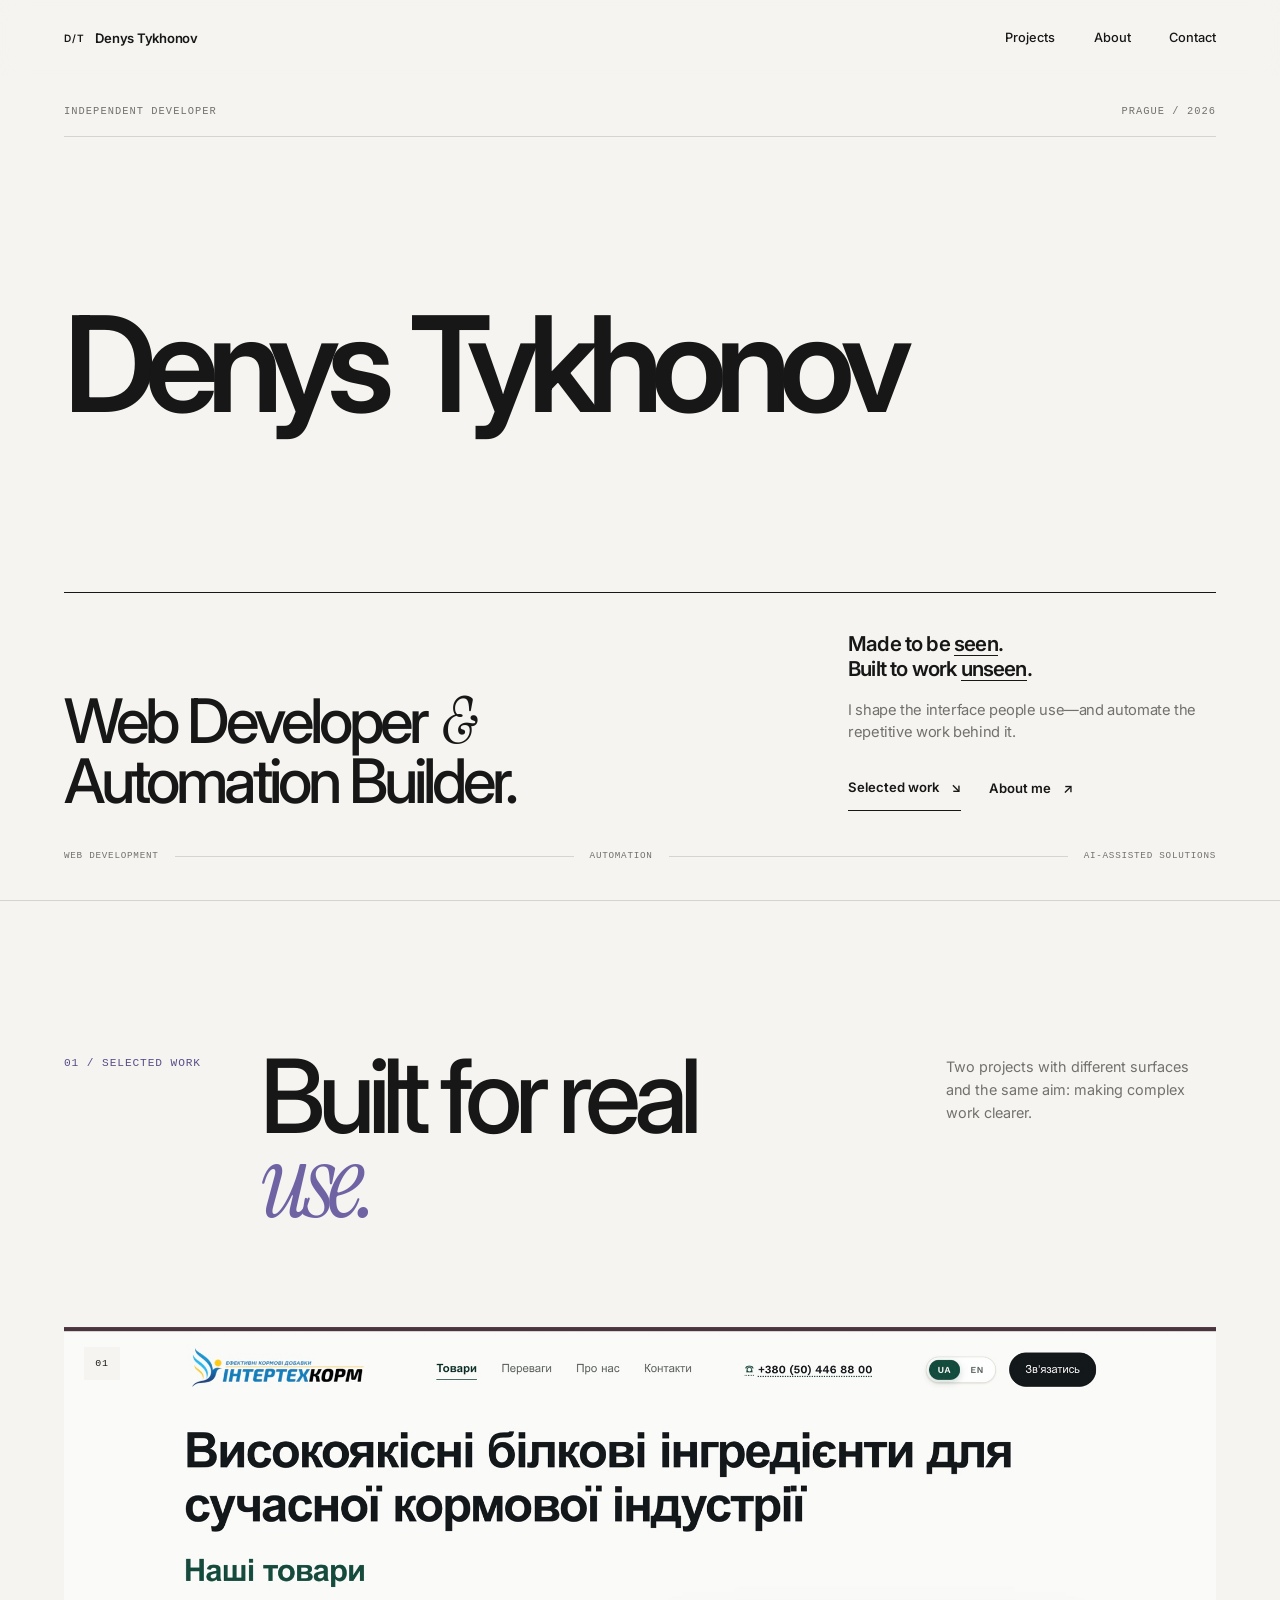
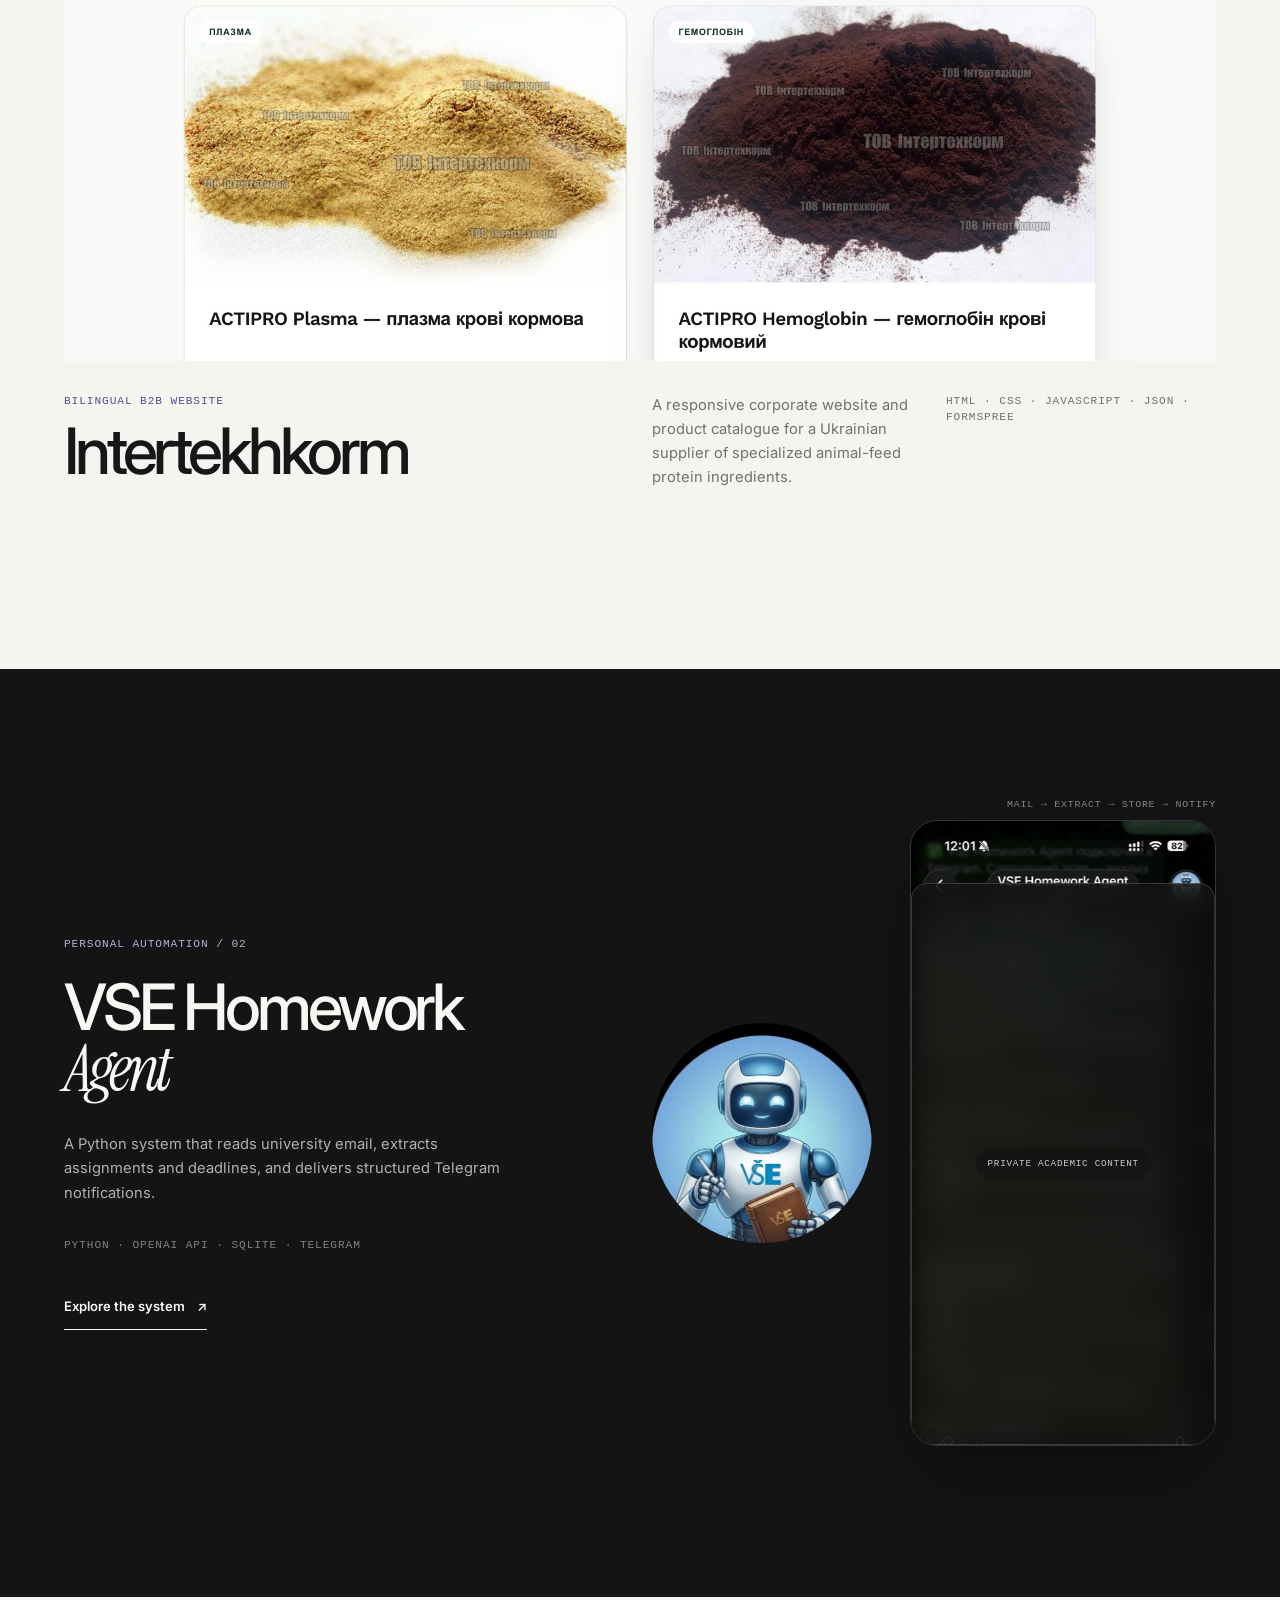
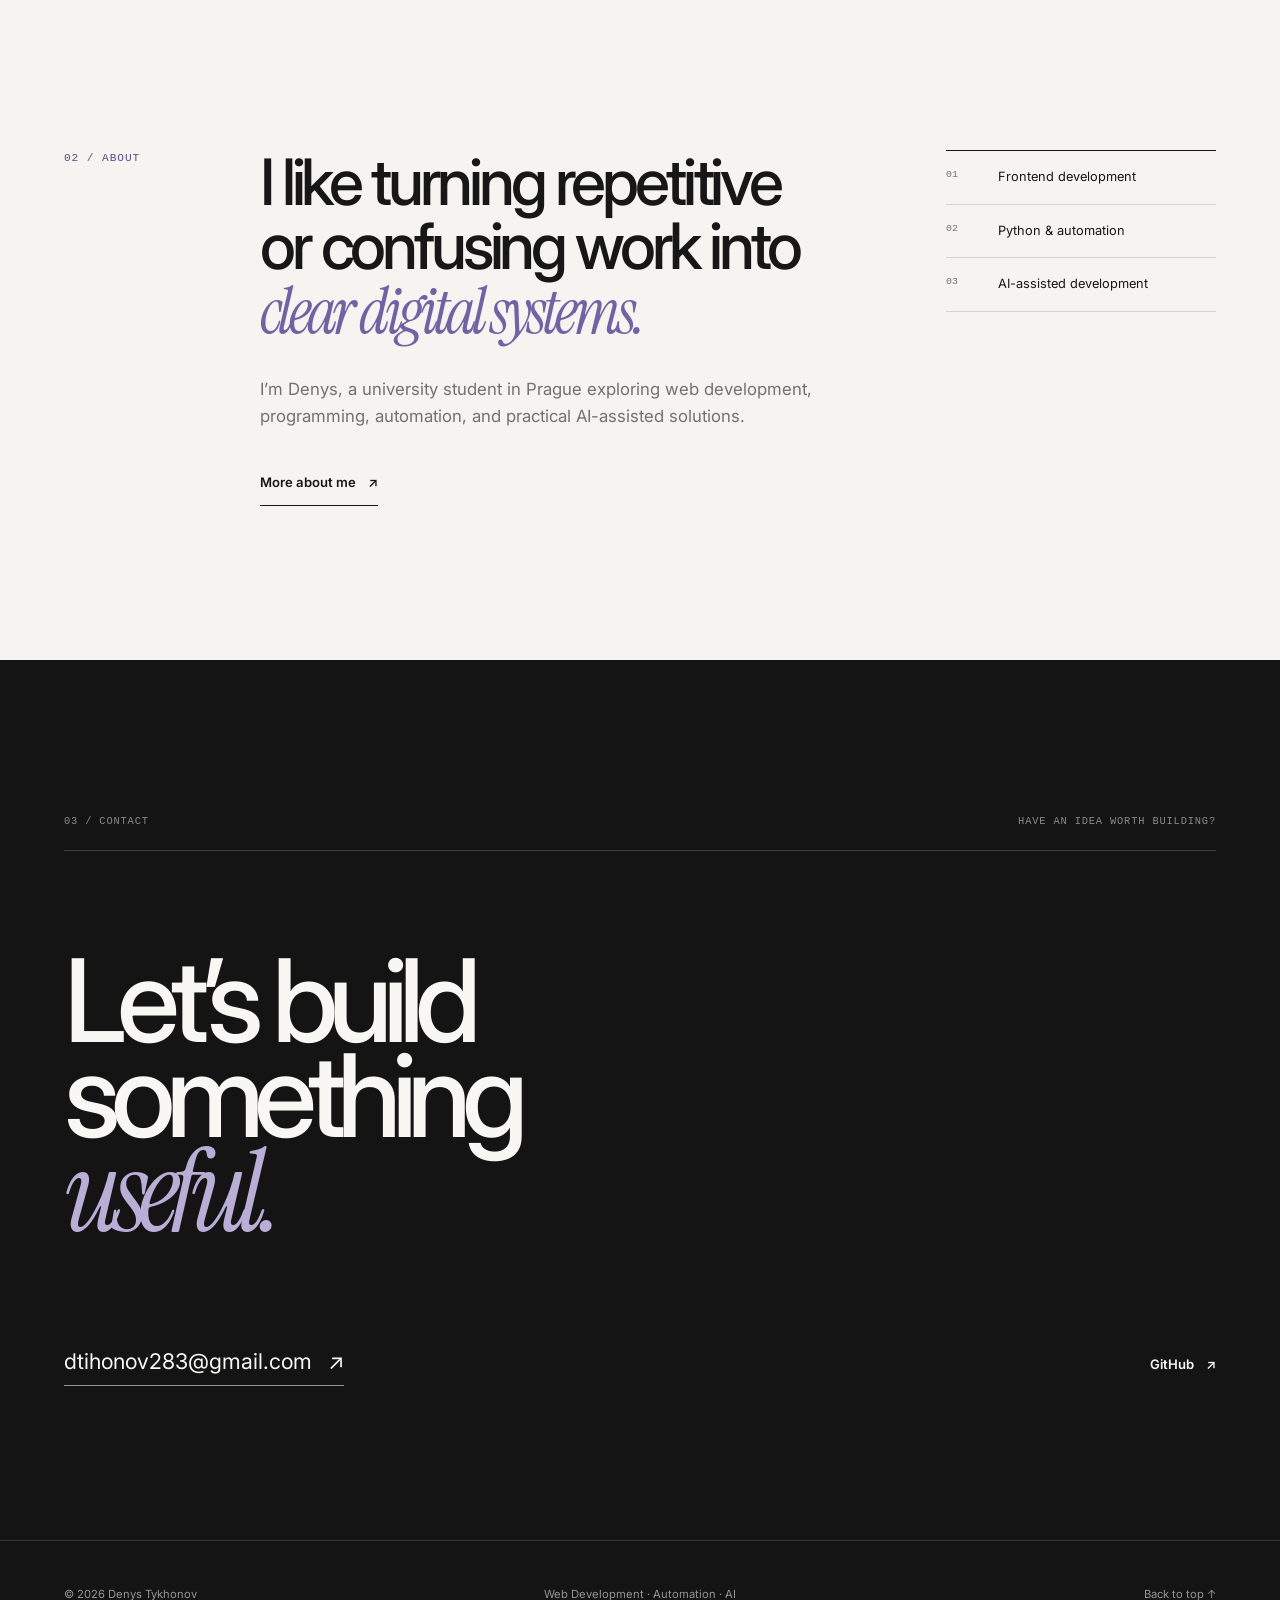
==== commit 155b5589: "Fix local preview and polish responsive portfolio" ====
--- a/index.html
+++ b/index.html
@@ -15,7 +15,7 @@
     <link rel="preconnect" href="https://fonts.googleapis.com">
     <link rel="preconnect" href="https://fonts.gstatic.com" crossorigin>
     <link rel="stylesheet" href="https://fonts.googleapis.com/css2?family=Instrument+Serif:ital@0;1&amp;family=Inter:wght@400;500;600&amp;display=swap">
-    <link rel="stylesheet" href="assets/css/styles.css">
+    <link rel="stylesheet" href="assets/css/styles.css?v=2.6">
     <script type="application/ld+json">
       {
         "@context": "https://schema.org",
@@ -27,7 +27,7 @@
         "knowsAbout": ["Web development", "Automation", "AI-assisted solutions", "Python"]
       }
     </script>
-    <script src="assets/js/main.js" defer></script>
+    <script src="assets/js/main.js?v=2.4" defer></script>
   </head>
   <body id="top">
     <a class="skip-link" href="#main">Skip to content</a>
@@ -67,7 +67,8 @@
           <div class="hero-statement">
             <p class="hero-role hero-enter">Web Developer <span class="serif-amp">&amp;</span><br>Automation Builder.</p>
             <div class="hero-intro hero-enter">
-              <p>Building useful digital experiences through code, creativity, and intelligent automation.</p>
+              <p class="hero-signature">Made to be <span class="signature-mask"><span class="signature-word">seen</span></span>.<br>Built to work <span class="signature-mask"><span class="signature-word">unseen</span></span>.</p>
+              <p class="hero-support">I shape the interface people use—and automate the repetitive work behind it.</p>
               <div class="hero-actions">
                 <a class="line-link" href="#selected-work"><span>Selected work</span><span aria-hidden="true">↘</span></a>
                 <a class="quiet-link" href="about.html">About me <span aria-hidden="true">↗</span></a>
@@ -96,7 +97,7 @@
           <article class="featured-project featured-project--web">
             <a class="project-visual reveal" href="projects/intertekhkorm.html" aria-label="Read the Intertekhkorm case study">
               <span class="project-visual-index">01</span>
-              <img src="assets/images/intertekhkorm-overview.webp" width="2200" height="1160" loading="lazy" alt="Intertekhkorm bilingual product catalogue displayed on a desktop browser">
+              <img src="assets/images/intertekhkorm-overview.jpg" width="2200" height="1160" loading="lazy" alt="Intertekhkorm bilingual product catalogue displayed on a desktop browser">
               <span class="project-visual-action" aria-hidden="true">View case study ↗</span>
             </a>
             <div class="project-info reveal" data-delay="1">
@@ -122,7 +123,10 @@
             <a class="automation-visual reveal" data-delay="1" href="projects/vse-homework-agent.html" aria-label="Read the VSE Homework Agent case study">
               <span class="flow-note" aria-hidden="true">Mail → Extract → Store → Notify</span>
               <img class="agent-art" src="assets/images/vse-agent.webp" width="460" height="1000" loading="lazy" alt="Illustrated robot identity for the VSE Homework Agent">
-              <img class="telegram-shot" src="assets/images/vse-telegram.webp" width="459" height="1000" loading="lazy" alt="Telegram task notifications produced by the VSE Homework Agent">
+              <span class="telegram-frame">
+                <img class="telegram-shot" src="assets/images/vse-telegram.webp" width="459" height="1000" loading="lazy" alt="Telegram interface produced by the VSE Homework Agent; private academic details are obscured">
+                <span class="privacy-mask" aria-hidden="true"><span>Private academic content</span></span>
+              </span>
             </a>
           </div>
         </article>
--- a/assets/css/styles.css
+++ b/assets/css/styles.css
@@ -350,9 +350,49 @@
   justify-self: end;
 }
 
-.hero-intro > p {
-  margin: 0 0 1.5rem;
-  font-size: clamp(1rem, 1.35vw, 1.2rem);
+.hero-intro > p { margin-top: 0; }
+
+.hero-signature {
+  margin-bottom: 1.1rem;
+  font-size: clamp(1.15rem, 1.6vw, 1.45rem);
+  font-weight: 600;
+  letter-spacing: -0.04em;
+  line-height: 1.22;
+}
+
+.signature-mask {
+  display: inline-block;
+  overflow: hidden;
+  vertical-align: bottom;
+}
+
+.signature-word {
+  position: relative;
+  display: inline-block;
+  animation: signature-reveal 600ms 520ms var(--ease-out) both;
+}
+
+.signature-mask:nth-of-type(2) .signature-word { animation-delay: 610ms; }
+
+.signature-word::after {
+  position: absolute;
+  right: 0;
+  bottom: 0.02em;
+  left: 0;
+  height: 1px;
+  background: currentColor;
+  content: "";
+  transform: scaleX(0);
+  transform-origin: left;
+  animation: signature-line 520ms 850ms var(--ease-out) forwards;
+}
+
+.signature-mask:nth-of-type(2) .signature-word::after { animation-delay: 940ms; }
+
+.hero-support {
+  margin-bottom: 1.5rem;
+  color: var(--muted);
+  font-size: clamp(0.92rem, 1.15vw, 1.05rem);
   letter-spacing: -0.025em;
   line-height: 1.5;
 }
@@ -391,6 +431,15 @@
 @keyframes hero-rise {
   from { opacity: 0; transform: translateY(1.25rem); }
   to { opacity: 1; transform: translateY(0); }
+}
+
+@keyframes signature-reveal {
+  from { transform: translateY(105%); }
+  to { transform: translateY(0); }
+}
+
+@keyframes signature-line {
+  to { transform: scaleX(1); }
 }
 
 /* Home projects */
@@ -553,6 +602,7 @@
 
 .agent-art {
   width: min(100%, 19rem);
+  height: auto;
   aspect-ratio: 1;
   justify-self: center;
   border-radius: 50%;
@@ -561,20 +611,53 @@
   transition: transform 800ms var(--ease-out);
 }
 
-.telegram-shot {
+.telegram-frame {
+  position: relative;
+  display: block;
   width: min(100%, 23rem);
-  max-height: 39rem;
   justify-self: center;
+  overflow: hidden;
   border: 1px solid rgba(255,255,255,0.14);
   border-radius: 1.7rem;
+  box-shadow: 0 2rem 5rem rgba(0,0,0,0.3);
+  transition: transform 800ms var(--ease-out);
+}
+
+.telegram-shot {
+  display: block;
+  width: 100%;
+  max-height: 39rem;
   object-fit: cover;
   object-position: top;
-  box-shadow: 0 2rem 5rem rgba(0,0,0,0.3);
-  transition: transform 800ms var(--ease-out);
+}
+
+.privacy-mask {
+  position: absolute;
+  inset: 10% 0 0;
+  display: grid;
+  place-items: center;
+  padding: 1rem;
+  color: rgba(255,255,255,0.78);
+  background: rgba(18,18,18,0.78);
+  border: 1px solid rgba(255,255,255,0.16);
+  border-radius: 1rem 1rem 0 0;
+  backdrop-filter: blur(13px);
+  -webkit-backdrop-filter: blur(13px);
+}
+
+.privacy-mask span {
+  padding: 0.55rem 0.75rem;
+  background: rgba(18,18,18,0.72);
+  border-radius: 999px;
+  font-family: var(--mono);
+  font-size: 0.58rem;
+  letter-spacing: 0.08em;
+  text-align: center;
+  text-transform: uppercase;
 }
 
 .automation-visual:hover .agent-art { transform: rotate(-2deg) scale(1.02); }
-.automation-visual:hover .telegram-shot { transform: translateY(-0.5rem) rotate(1deg); }
+.automation-visual:hover .telegram-frame { transform: translateY(-0.5rem) rotate(1deg); }
 
 /* About preview and contact */
 .about-preview {
@@ -872,7 +955,8 @@
 .case-cover--agent { min-height: min(60rem, 95svh); padding: clamp(3rem, 8vw, 8rem); color: var(--light); background: var(--dark); grid-template-columns: minmax(0, 0.75fr) minmax(18rem, 0.65fr); justify-content: center; }
 .case-cover--agent .flow-note { top: clamp(2rem, 4vw, 4rem); right: clamp(2rem, 4vw, 4rem); }
 .case-cover--agent .agent-art { width: min(100%, 26rem); }
-.case-cover--agent .telegram-shot { width: min(100%, 27rem); max-height: 47rem; }
+.case-cover--agent .telegram-frame { width: min(100%, 27rem); }
+.case-cover--agent .telegram-shot { max-height: 47rem; }
 
 .case-content { padding-block: var(--section); }
 
@@ -1015,7 +1099,7 @@
 
 @media (max-width: 600px) {
   :root { --section: clamp(5.5rem, 24vw, 7rem); }
-  .site-header { backdrop-filter: blur(10px); }
+  .site-header { background: var(--paper); backdrop-filter: none; }
   .nav-list:not(.is-open) { gap: 0.75rem; }
   .nav-link { font-size: 0.68rem; }
 
@@ -1028,6 +1112,7 @@
   .hero-role { grid-column: 1 / 5; font-size: clamp(2.25rem, 11.5vw, 3.2rem); }
   .hero-intro { grid-column: 2 / 5; margin-top: 1.75rem; padding-left: 1rem; border-left: 1px solid var(--line); }
   .hero-intro > p { font-size: 0.95rem; }
+  .project-visual { aspect-ratio: 1952 / 1269; }
   .hero-actions { align-items: flex-start; flex-direction: column; gap: 0.25rem; }
   .hero-foot { grid-template-columns: auto 1fr auto; gap: 0.6rem; margin-top: 1.5rem; font-size: 0.5rem; }
   .hero-foot { display: none; }
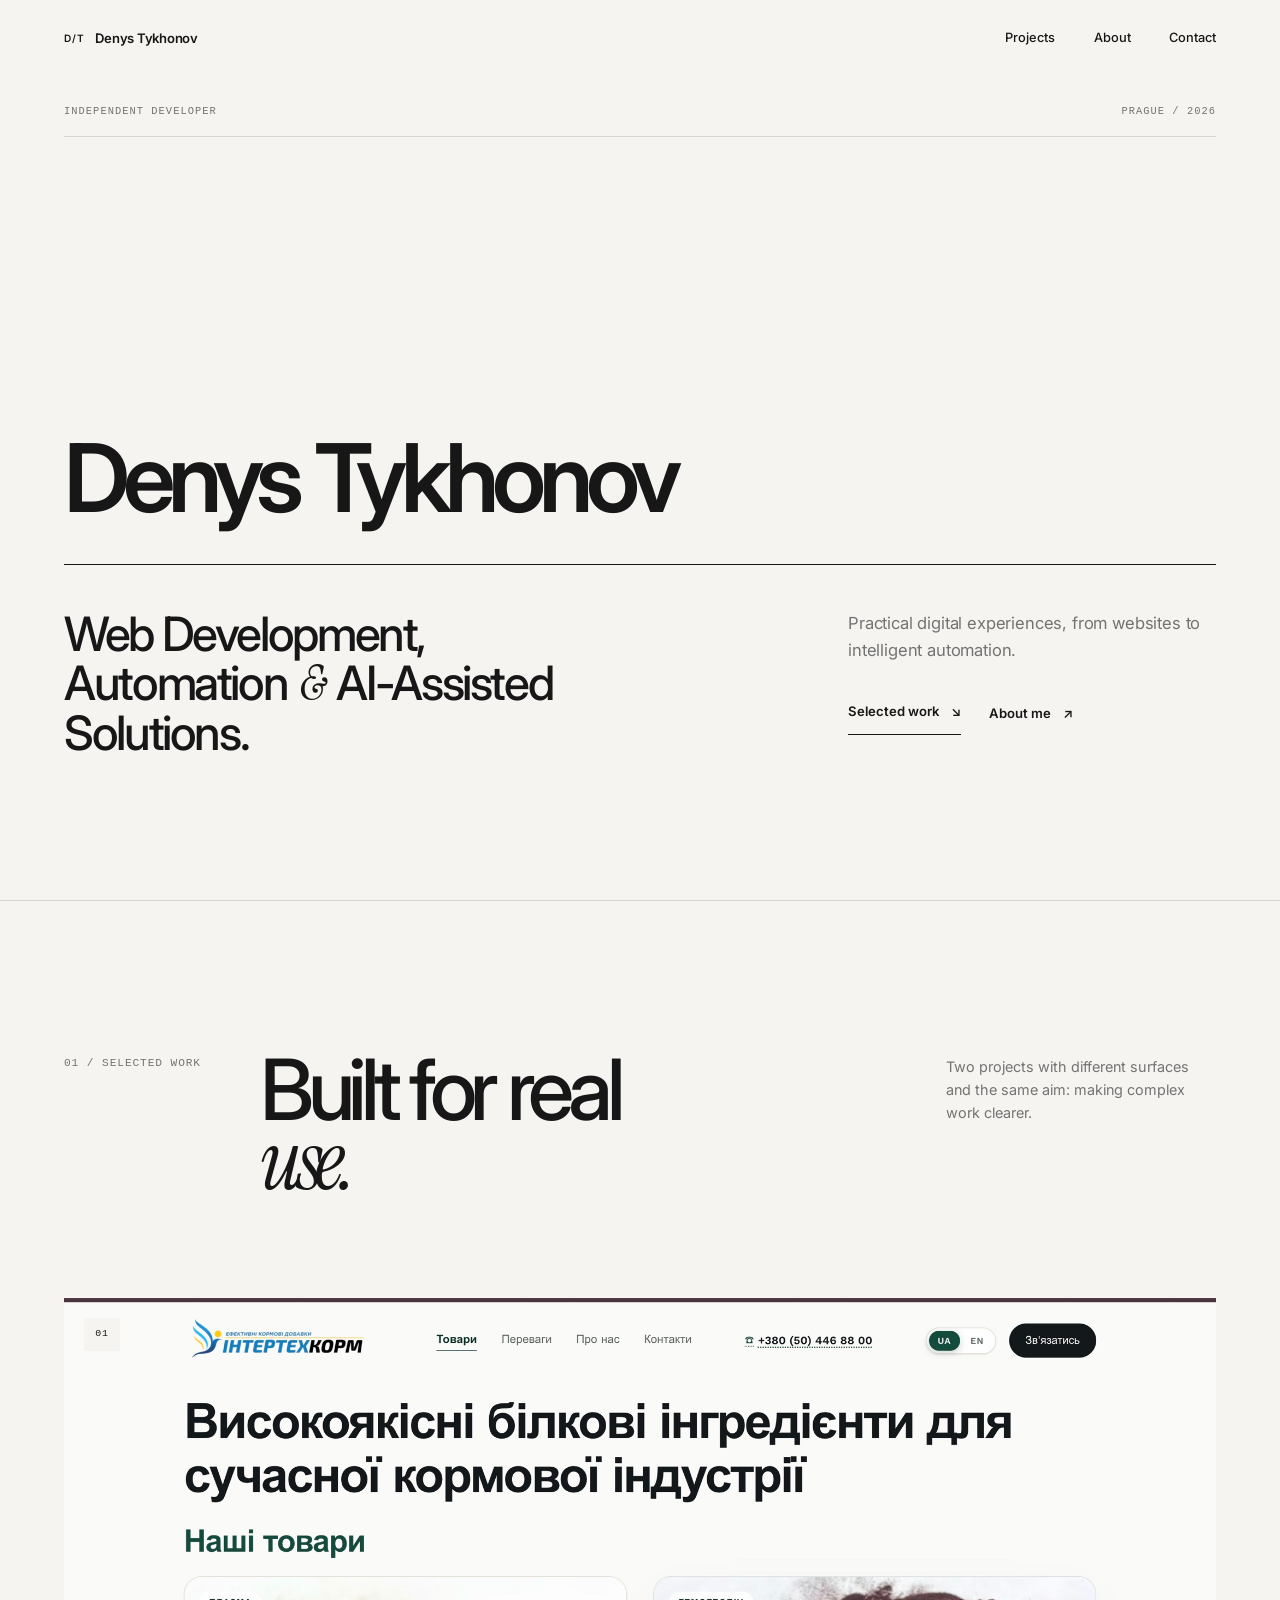
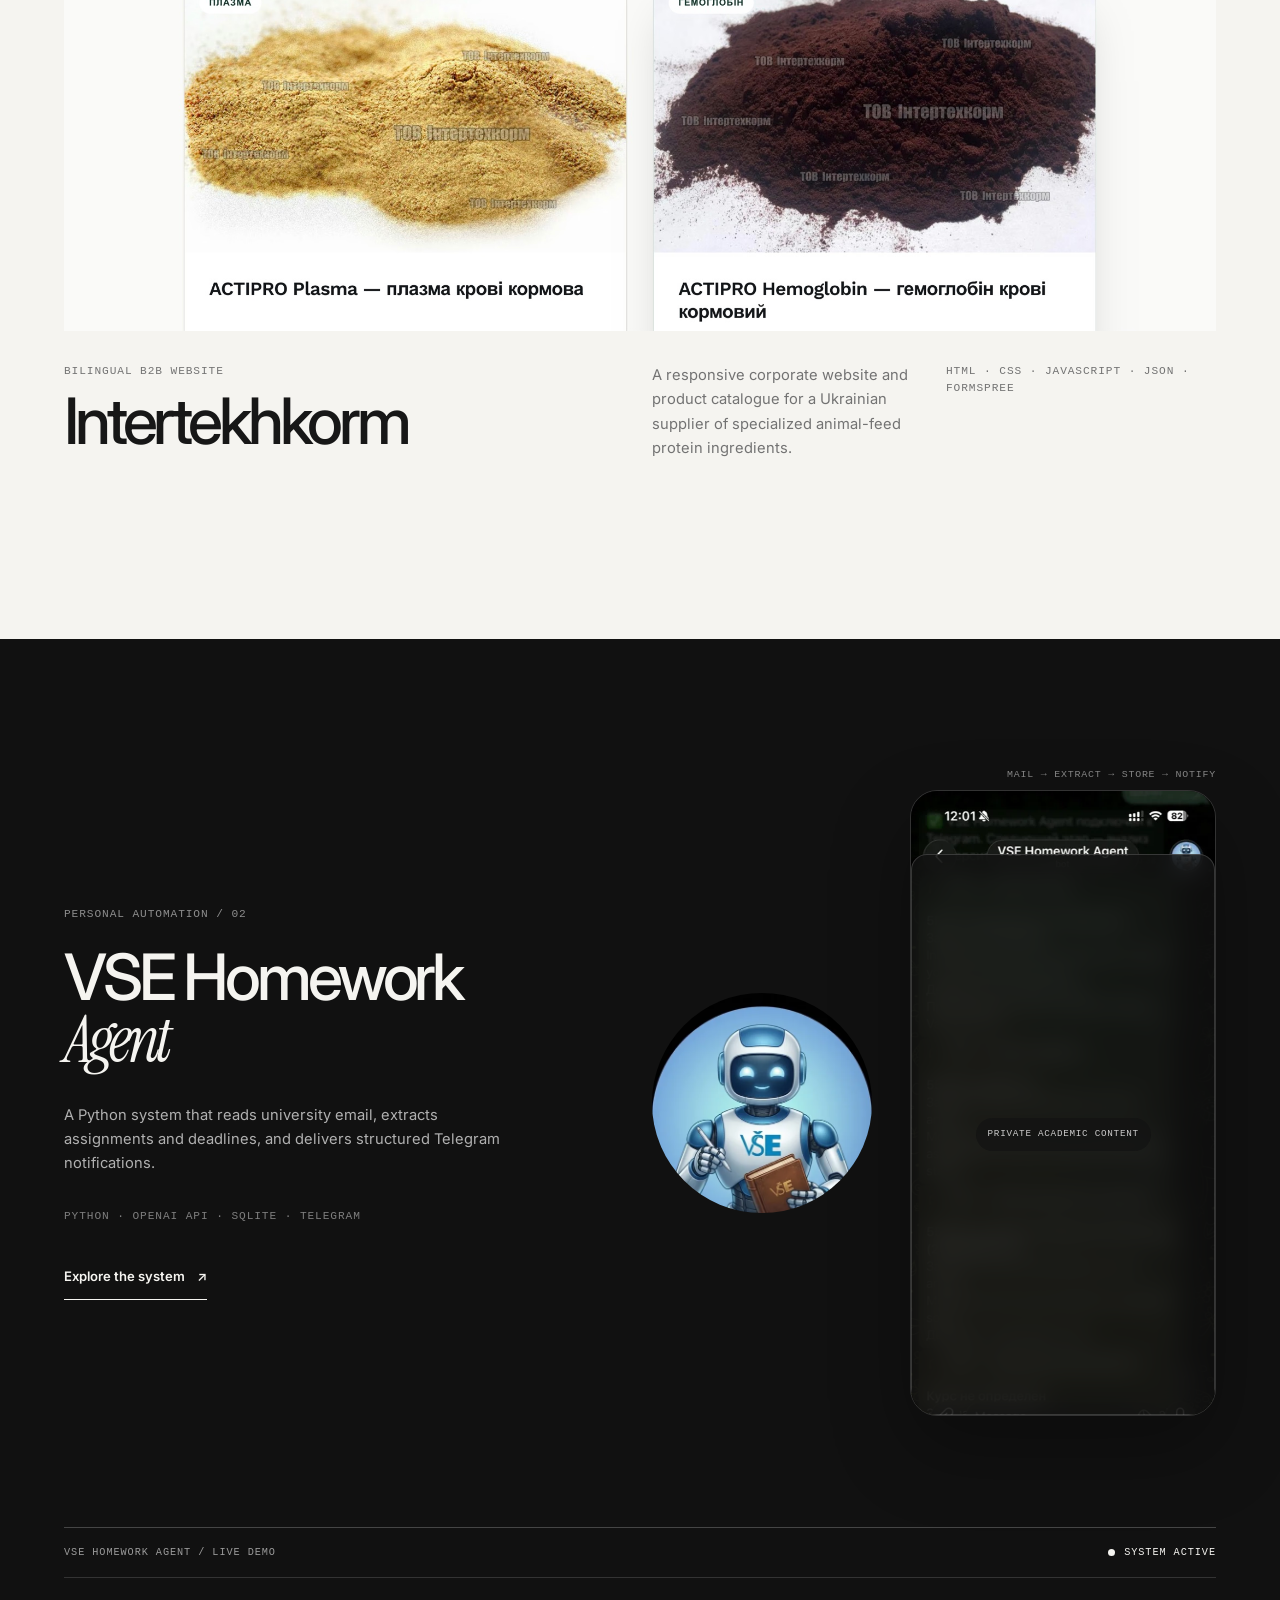
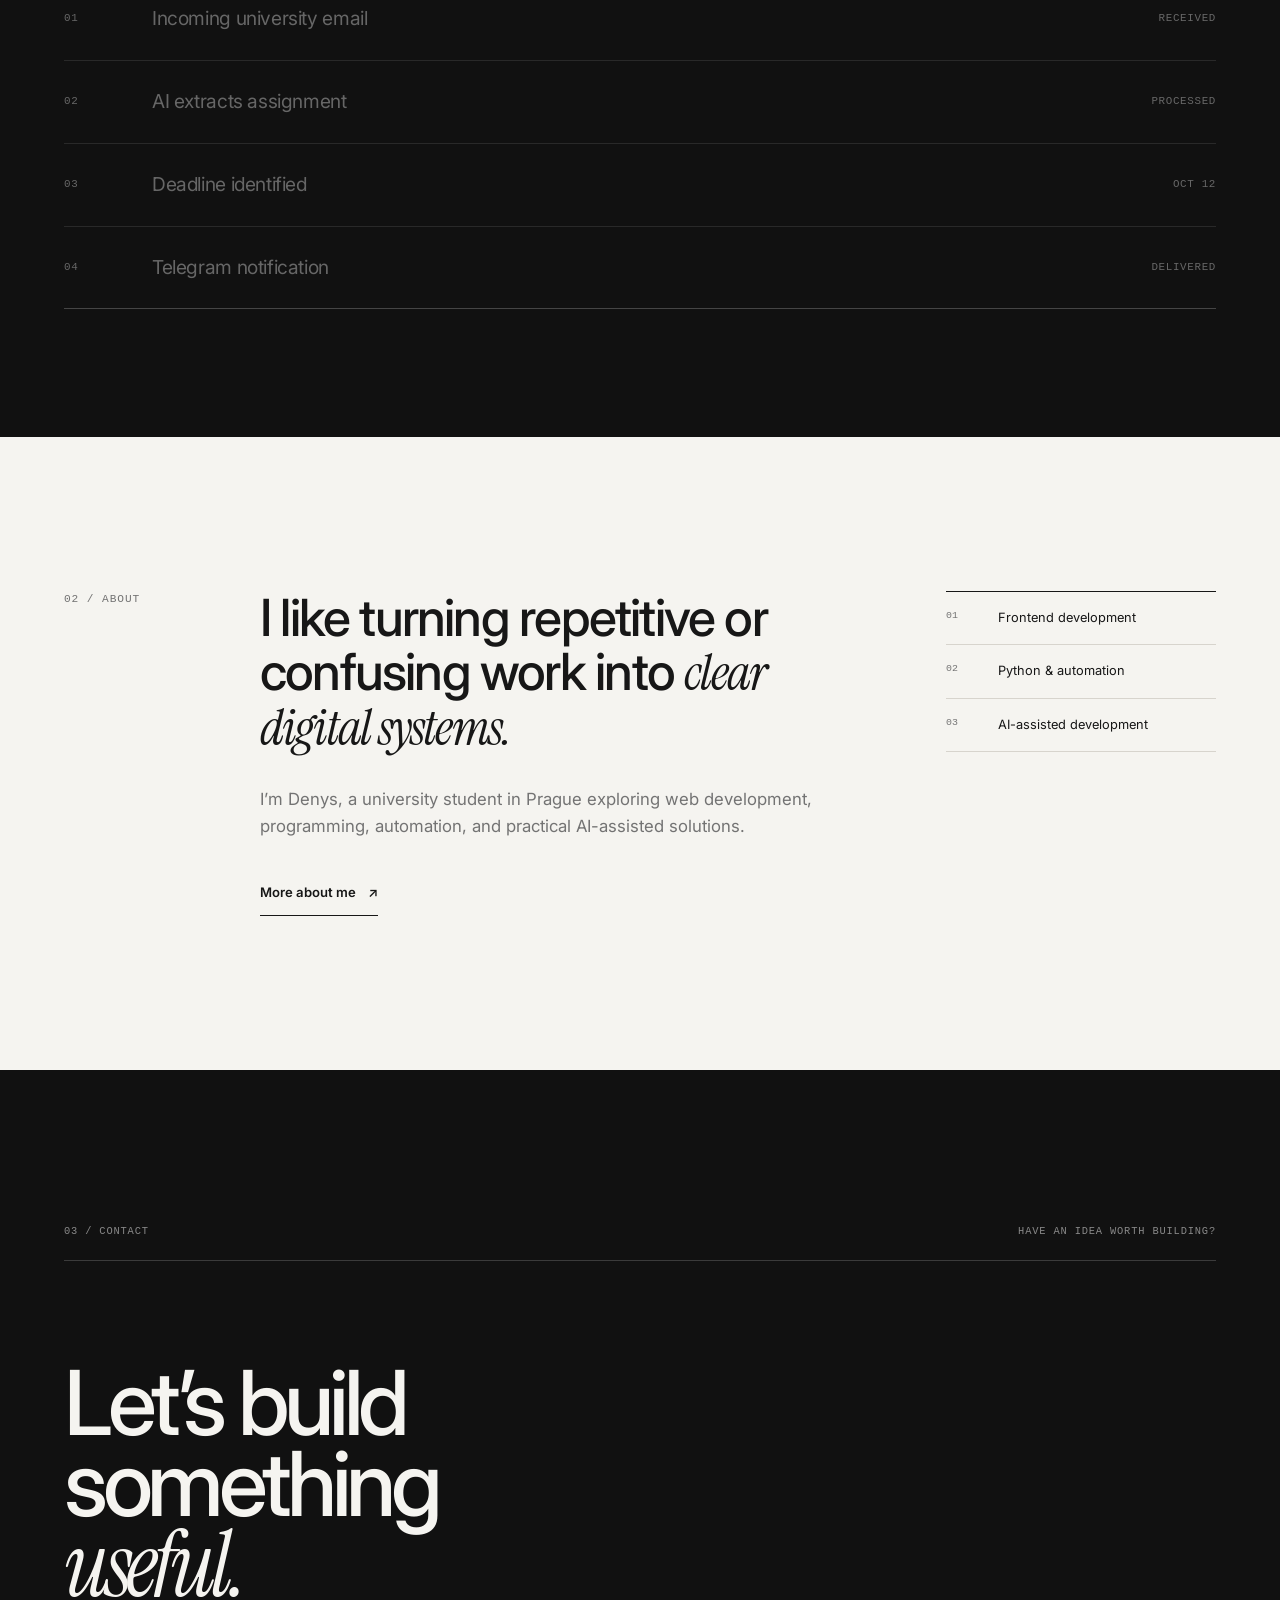
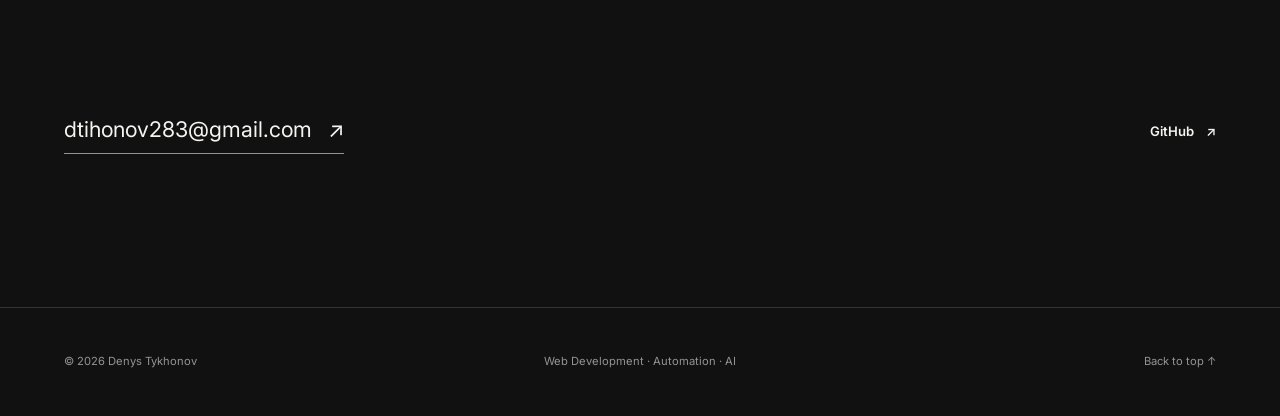
==== commit 6f3362c4: "Refine portfolio V2.1 art direction and interactions" ====
--- a/index.html
+++ b/index.html
@@ -6,16 +6,16 @@
     <meta name="theme-color" content="#F5F4F0">
     <meta name="description" content="Denys Tykhonov is a web developer and automation builder creating useful websites, AI-assisted workflows, and custom digital tools.">
     <meta property="og:type" content="website">
-    <meta property="og:title" content="Denys Tykhonov — Web Developer &amp; Automation Builder">
-    <meta property="og:description" content="Useful digital experiences built through code, creativity, and intelligent automation.">
+    <meta property="og:title" content="Denys Tykhonov — Web Development, Automation &amp; AI">
+    <meta property="og:description" content="Practical digital experiences, from websites to intelligent automation.">
     <meta property="og:image" content="assets/images/intertekhkorm-overview.jpg">
     <meta name="twitter:card" content="summary_large_image">
-    <title>Denys Tykhonov — Web Developer &amp; Automation Builder</title>
+    <title>Denys Tykhonov — Web Development, Automation &amp; AI</title>
     <link rel="icon" href="assets/images/favicon.svg" type="image/svg+xml">
     <link rel="preconnect" href="https://fonts.googleapis.com">
     <link rel="preconnect" href="https://fonts.gstatic.com" crossorigin>
     <link rel="stylesheet" href="https://fonts.googleapis.com/css2?family=Instrument+Serif:ital@0;1&amp;family=Inter:wght@400;500;600&amp;display=swap">
-    <link rel="stylesheet" href="assets/css/styles.css?v=2.6">
+    <link rel="stylesheet" href="assets/css/styles.css?v=2.9">
     <script type="application/ld+json">
       {
         "@context": "https://schema.org",
@@ -27,7 +27,7 @@
         "knowsAbout": ["Web development", "Automation", "AI-assisted solutions", "Python"]
       }
     </script>
-    <script src="assets/js/main.js?v=2.4" defer></script>
+    <script src="assets/js/main.js?v=2.8" defer></script>
   </head>
   <body id="top">
     <a class="skip-link" href="#main">Skip to content</a>
@@ -65,23 +65,14 @@
           </h1>
 
           <div class="hero-statement">
-            <p class="hero-role hero-enter">Web Developer <span class="serif-amp">&amp;</span><br>Automation Builder.</p>
+            <p class="hero-role hero-enter">Web Development,<br>Automation <span class="serif-amp">&amp;</span> AI-Assisted Solutions.</p>
             <div class="hero-intro hero-enter">
-              <p class="hero-signature">Made to be <span class="signature-mask"><span class="signature-word">seen</span></span>.<br>Built to work <span class="signature-mask"><span class="signature-word">unseen</span></span>.</p>
-              <p class="hero-support">I shape the interface people use—and automate the repetitive work behind it.</p>
+              <p class="hero-support">Practical digital experiences, from websites to intelligent automation.</p>
               <div class="hero-actions">
                 <a class="line-link" href="#selected-work"><span>Selected work</span><span aria-hidden="true">↘</span></a>
                 <a class="quiet-link" href="about.html">About me <span aria-hidden="true">↗</span></a>
               </div>
             </div>
-          </div>
-
-          <div class="hero-foot hero-enter" aria-hidden="true">
-            <span>Web development</span>
-            <span class="hero-foot-rule"></span>
-            <span>Automation</span>
-            <span class="hero-foot-rule"></span>
-            <span>AI-assisted solutions</span>
           </div>
         </div>
       </section>
@@ -128,6 +119,34 @@
                 <span class="privacy-mask" aria-hidden="true"><span>Private academic content</span></span>
               </span>
             </a>
+            <div class="agent-demo reveal" data-delay="2" aria-label="Animated demonstration of the VSE Homework Agent workflow">
+              <div class="agent-demo-head">
+                <span>VSE Homework Agent / Live demo</span>
+                <span class="system-state"><i aria-hidden="true"></i> System active</span>
+              </div>
+              <ol class="demo-sequence">
+                <li class="demo-step">
+                  <span class="demo-index">01</span>
+                  <span class="demo-event">Incoming university email</span>
+                  <span class="demo-status">Received</span>
+                </li>
+                <li class="demo-step">
+                  <span class="demo-index">02</span>
+                  <span class="demo-event">AI extracts assignment</span>
+                  <span class="demo-status">Processed</span>
+                </li>
+                <li class="demo-step">
+                  <span class="demo-index">03</span>
+                  <span class="demo-event">Deadline identified</span>
+                  <span class="demo-status">Oct 12</span>
+                </li>
+                <li class="demo-step">
+                  <span class="demo-index">04</span>
+                  <span class="demo-event">Telegram notification</span>
+                  <span class="demo-status">Delivered</span>
+                </li>
+              </ol>
+            </div>
           </div>
         </article>
       </section>
--- a/assets/css/styles.css
+++ b/assets/css/styles.css
@@ -5,13 +5,11 @@
 :root {
   --paper: #f5f4f0;
   --ink: #171717;
-  --muted: #73716d;
+  --muted: #737373;
   --line: #d7d4cd;
-  --dark: #141414;
-  --light: #f8f7f3;
-  --accent: #7063a4;
-  --accent-dark: #594d88;
-  --accent-wash: #e9e6f0;
+  --dark: #111111;
+  --light: #f5f4f0;
+  --soft: #e9e8e3;
   --sans: "Inter", Arial, sans-serif;
   --serif: "Instrument Serif", Georgia, serif;
   --mono: "SFMono-Regular", "Cascadia Mono", Consolas, monospace;
@@ -51,6 +49,20 @@
   overflow: hidden;
 }
 
+.scroll-progress {
+  position: fixed;
+  z-index: 1000;
+  top: 0;
+  right: 0;
+  left: 0;
+  height: 2px;
+  background: var(--ink);
+  pointer-events: none;
+  transform: scaleX(var(--scroll-progress, 0));
+  transform-origin: left;
+  will-change: transform;
+}
+
 img {
   display: block;
   max-width: 100%;
@@ -70,11 +82,11 @@
 
 ::selection {
   color: var(--ink);
-  background: var(--accent-wash);
+  background: #d9d8d3;
 }
 
 :focus-visible {
-  outline: 2px solid var(--accent-dark);
+  outline: 2px solid var(--ink);
   outline-offset: 4px;
 }
 
@@ -278,9 +290,9 @@
 
 .hero-inner {
   display: grid;
-  grid-template-rows: auto 1fr auto auto;
-  min-height: calc(100svh - var(--header));
-  padding-block: clamp(1.5rem, 3vh, 2.5rem) clamp(2rem, 4vh, 3.5rem);
+  grid-template-rows: auto 1fr auto;
+  min-height: min(48rem, calc(90svh - var(--header)));
+  padding-block: clamp(1.5rem, 3vh, 2.5rem) clamp(3rem, 6vh, 5rem);
 }
 
 .hero-meta,
@@ -300,13 +312,13 @@
 
 .hero-name {
   display: flex;
-  align-self: center;
-  gap: 0.2em;
-  margin: clamp(2rem, 5vh, 4rem) 0;
-  font-size: clamp(5.5rem, 10.4vw, 10rem);
+  align-self: end;
+  gap: 0.18em;
+  margin: clamp(3.5rem, 8vh, 7rem) 0 clamp(2.5rem, 5vh, 4rem);
+  font-size: clamp(4.5rem, 7.4vw, 7.25rem);
   font-weight: 600;
-  letter-spacing: -0.09em;
-  line-height: 0.8;
+  letter-spacing: -0.075em;
+  line-height: 0.88;
   white-space: nowrap;
 }
 
@@ -322,18 +334,19 @@
   display: grid;
   grid-template-columns: repeat(12, minmax(0, 1fr));
   gap: 1.5rem;
-  align-items: end;
-  padding-block: clamp(1.5rem, 3vw, 2.5rem);
+  align-items: start;
+  padding-top: clamp(1.75rem, 3.5vw, 3rem);
   border-top: 1px solid var(--ink);
 }
 
 .hero-role {
-  grid-column: 1 / 8;
+  grid-column: 1 / 9;
   margin: 0;
-  font-size: clamp(2.4rem, 4.8vw, 4.65rem);
+  max-width: 17ch;
+  font-size: clamp(2.1rem, 3.7vw, 3.65rem);
   font-weight: 500;
-  letter-spacing: -0.065em;
-  line-height: 0.95;
+  letter-spacing: -0.05em;
+  line-height: 1;
 }
 
 .serif-amp {
@@ -346,55 +359,18 @@
 
 .hero-intro {
   grid-column: 9 / 13;
-  max-width: 26rem;
+  max-width: 23rem;
   justify-self: end;
 }
 
 .hero-intro > p { margin-top: 0; }
 
-.hero-signature {
-  margin-bottom: 1.1rem;
-  font-size: clamp(1.15rem, 1.6vw, 1.45rem);
-  font-weight: 600;
-  letter-spacing: -0.04em;
-  line-height: 1.22;
-}
-
-.signature-mask {
-  display: inline-block;
-  overflow: hidden;
-  vertical-align: bottom;
-}
-
-.signature-word {
-  position: relative;
-  display: inline-block;
-  animation: signature-reveal 600ms 520ms var(--ease-out) both;
-}
-
-.signature-mask:nth-of-type(2) .signature-word { animation-delay: 610ms; }
-
-.signature-word::after {
-  position: absolute;
-  right: 0;
-  bottom: 0.02em;
-  left: 0;
-  height: 1px;
-  background: currentColor;
-  content: "";
-  transform: scaleX(0);
-  transform-origin: left;
-  animation: signature-line 520ms 850ms var(--ease-out) forwards;
-}
-
-.signature-mask:nth-of-type(2) .signature-word::after { animation-delay: 940ms; }
-
 .hero-support {
-  margin-bottom: 1.5rem;
+  margin-bottom: 1.75rem;
   color: var(--muted);
-  font-size: clamp(0.92rem, 1.15vw, 1.05rem);
-  letter-spacing: -0.025em;
-  line-height: 1.5;
+  font-size: clamp(1rem, 1.3vw, 1.15rem);
+  letter-spacing: -0.01em;
+  line-height: 1.6;
 }
 
 .hero-actions {
@@ -403,43 +379,16 @@
   gap: 0.75rem 1.75rem;
 }
 
-.hero-foot {
-  display: grid;
-  grid-template-columns: auto minmax(2rem, 1fr) auto minmax(2rem, 1fr) auto;
-  gap: 1rem;
-  align-items: center;
-  color: var(--muted);
-  font-family: var(--mono);
-  font-size: 0.58rem;
-  letter-spacing: 0.08em;
-  text-transform: uppercase;
-}
-
-.hero-foot-rule {
-  height: 1px;
-  background: var(--line);
-}
-
 .hero-enter {
   animation: hero-rise 650ms 130ms var(--ease-out) both;
 }
 
 .hero-statement .hero-enter:first-child { animation-delay: 140ms; }
 .hero-statement .hero-enter:last-child { animation-delay: 190ms; }
-.hero-foot.hero-enter { animation-delay: 230ms; }
 
 @keyframes hero-rise {
   from { opacity: 0; transform: translateY(1.25rem); }
   to { opacity: 1; transform: translateY(0); }
-}
-
-@keyframes signature-reveal {
-  from { transform: translateY(105%); }
-  to { transform: translateY(0); }
-}
-
-@keyframes signature-line {
-  to { transform: scaleX(1); }
 }
 
 /* Home projects */
@@ -456,18 +405,18 @@
   margin-bottom: clamp(4rem, 8vw, 8rem);
 }
 
-.editorial-head .section-label { grid-column: 1 / 3; color: var(--accent-dark); }
+.editorial-head .section-label { grid-column: 1 / 3; color: var(--muted); }
 
 .display-title {
   grid-column: 3 / 10;
   margin: 0;
-  font-size: clamp(4rem, 8vw, 7.75rem);
+  font-size: clamp(3.5rem, 6.6vw, 6.25rem);
   font-weight: 500;
   letter-spacing: -0.075em;
   line-height: 0.82;
 }
 
-.display-title .serif-display { color: var(--accent); }
+.display-title .serif-display { color: inherit; }
 
 .head-note {
   grid-column: 10 / 13;
@@ -529,7 +478,7 @@
 .project-info .project-description { grid-column: 7 / 10; }
 .project-info .project-stack { grid-column: 10 / 13; }
 
-.project-type { color: var(--accent-dark); }
+.project-type { color: var(--muted); }
 
 .project-name {
   margin: 0.7rem 0 0;
@@ -543,7 +492,7 @@
   transition: color 300ms ease;
 }
 
-.project-name a:hover { color: var(--accent-dark); }
+.project-name a:hover { color: var(--muted); }
 
 .project-description {
   margin: 0;
@@ -557,6 +506,7 @@
 }
 
 .featured-project--automation {
+  position: relative;
   overflow: hidden;
   color: var(--light);
   background: var(--dark);
@@ -572,9 +522,9 @@
 }
 
 .automation-copy { grid-column: 1 / 6; }
-.automation-copy .project-type { color: #b8aed6; }
+.automation-copy .project-type { color: rgba(255,255,255,0.52); }
 .project-name--light { margin-block: 1.5rem 2rem; }
-.project-name--light a:hover { color: #b8aed6; }
+.project-name--light a:hover { color: rgba(255,255,255,0.62); }
 .automation-copy .project-description { max-width: 30rem; color: rgba(255,255,255,0.67); }
 .automation-copy .project-stack { margin: 2rem 0; color: rgba(255,255,255,0.46); }
 
@@ -659,6 +609,84 @@
 .automation-visual:hover .agent-art { transform: rotate(-2deg) scale(1.02); }
 .automation-visual:hover .telegram-frame { transform: translateY(-0.5rem) rotate(1deg); }
 
+.agent-demo {
+  grid-column: 1 / 13;
+  margin-top: clamp(2rem, 5vw, 5rem);
+  border-top: 1px solid rgba(255,255,255,0.22);
+  border-bottom: 1px solid rgba(255,255,255,0.22);
+}
+
+.agent-demo-head {
+  display: flex;
+  align-items: center;
+  justify-content: space-between;
+  gap: 1.5rem;
+  padding-block: 1rem;
+  border-bottom: 1px solid rgba(255,255,255,0.14);
+  color: rgba(255,255,255,0.58);
+  font-family: var(--mono);
+  font-size: 0.64rem;
+  letter-spacing: 0.09em;
+  text-transform: uppercase;
+}
+
+.system-state {
+  display: inline-flex;
+  align-items: center;
+  gap: 0.55rem;
+  color: var(--light);
+}
+
+.system-state i {
+  width: 0.45rem;
+  height: 0.45rem;
+  background: var(--light);
+  border-radius: 50%;
+  animation: system-pulse 1.6s steps(2, end) infinite;
+}
+
+.demo-sequence {
+  margin: 0;
+  padding: 0;
+  list-style: none;
+}
+
+.demo-step {
+  display: grid;
+  grid-template-columns: 4rem minmax(0, 1fr) auto;
+  gap: 1.5rem;
+  align-items: center;
+  padding-block: clamp(1.15rem, 2vw, 1.65rem);
+  border-bottom: 1px solid rgba(255,255,255,0.1);
+  color: rgba(255,255,255,0.72);
+  transition: color 450ms ease, padding-inline 550ms var(--ease-out);
+}
+
+.js .demo-step {
+  color: rgba(255,255,255,0.36);
+  animation: demo-cycle 8s linear infinite both;
+  animation-play-state: paused;
+}
+
+.agent-demo.is-visible .demo-step { animation-play-state: running; }
+.demo-step:last-child { border-bottom: 0; }
+.demo-step:nth-child(2) { animation-delay: 2s; }
+.demo-step:nth-child(3) { animation-delay: 4s; }
+.demo-step:nth-child(4) { animation-delay: 6s; }
+.demo-index,
+.demo-status { font-family: var(--mono); font-size: 0.68rem; letter-spacing: 0.06em; text-transform: uppercase; }
+.demo-event { font-size: clamp(1rem, 1.5vw, 1.25rem); letter-spacing: -0.02em; }
+
+@keyframes demo-cycle {
+  0%, 5% { color: rgba(255,255,255,0.36); padding-inline: 0; }
+  8%, 22% { color: var(--light); padding-inline: 0.75rem; }
+  26%, 100% { color: rgba(255,255,255,0.36); padding-inline: 0; }
+}
+
+@keyframes system-pulse {
+  50% { opacity: 0.35; }
+}
+
 /* About preview and contact */
 .about-preview {
   padding-block: var(--section);
@@ -672,18 +700,19 @@
   align-items: start;
 }
 
-.about-preview-grid > .section-label { grid-column: 1 / 3; color: var(--accent-dark); }
+.about-preview-grid > .section-label { grid-column: 1 / 3; color: var(--muted); }
 .about-preview-copy { grid-column: 3 / 9; }
 
 .about-preview-title {
   margin: 0 0 2rem;
-  font-size: clamp(2.8rem, 5vw, 5rem);
+  max-width: 16ch;
+  font-size: clamp(2.4rem, 4vw, 3.8rem);
   font-weight: 500;
-  letter-spacing: -0.065em;
-  line-height: 1;
-}
-
-.about-preview-title .serif-display { color: var(--accent); }
+  letter-spacing: -0.035em;
+  line-height: 1.05;
+}
+
+.about-preview-title .serif-display { color: inherit; }
 .about-preview-copy > p { max-width: 35rem; margin: 0 0 2rem; color: var(--muted); font-size: 1.05rem; }
 
 .capability-rail {
@@ -729,13 +758,13 @@
 .contact-title {
   max-width: 11ch;
   margin: clamp(4rem, 8vw, 7rem) 0;
-  font-size: clamp(4rem, 9vw, 8.75rem);
+  font-size: clamp(3.75rem, 7vw, 6.9rem);
   font-weight: 500;
-  letter-spacing: -0.08em;
-  line-height: 0.82;
-}
-
-.contact-title .serif-display { color: #b8aed6; }
+  letter-spacing: -0.06em;
+  line-height: 0.9;
+}
+
+.contact-title .serif-display { color: inherit; }
 
 .contact-row {
   display: flex;
@@ -774,20 +803,20 @@
 /* Shared page hero */
 .page-hero {
   overflow: clip;
-  min-height: calc(92svh - var(--header));
+  min-height: min(46rem, calc(82svh - var(--header)));
   padding-block: clamp(3rem, 7vh, 6rem) clamp(5rem, 10vw, 8rem);
 }
 
 .page-title {
   max-width: 12ch;
   margin: clamp(5rem, 10vw, 9rem) 0 0;
-  font-size: clamp(4.3rem, 9vw, 8.75rem);
+  font-size: clamp(3.75rem, 7vw, 6.75rem);
   font-weight: 500;
-  letter-spacing: -0.08em;
-  line-height: 0.83;
-}
-
-.page-title .serif-display { color: var(--accent); }
+  letter-spacing: -0.06em;
+  line-height: 0.9;
+}
+
+.page-title .serif-display { color: inherit; }
 
 .page-deck {
   width: min(100%, 34rem);
@@ -804,35 +833,39 @@
   border-top: 1px solid var(--line);
 }
 
-.about-story > .section-label { grid-column: 1 / 3; color: var(--accent-dark); }
-
-.story-lead {
-  grid-column: 3 / 9;
-  font-size: clamp(2.2rem, 4.2vw, 4.25rem);
+.about-story > .section-label { grid-column: 1 / 3; color: var(--muted); }
+
+.story-article {
+  grid-column: 3 / 11;
+  width: min(100%, 46rem);
+}
+
+.story-heading {
+  margin: 0 0 clamp(3rem, 6vw, 5rem);
+  font-size: clamp(2.75rem, 4.6vw, 4.4rem);
   font-weight: 500;
-  letter-spacing: -0.06em;
-  line-height: 1.02;
-}
-
-.story-lead p,
-.story-copy p,
-.story-pull { margin-top: 0; }
-
-.story-copy { grid-column: 9 / 13; color: var(--muted); }
-.story-copy p { margin-bottom: 1.5rem; }
-
-.story-pull {
-  grid-column: 3 / 11;
-  margin: clamp(5rem, 10vw, 9rem) 0 0;
-  padding-top: 2rem;
-  border-top: 1px solid var(--ink);
-  font-size: clamp(3.2rem, 6vw, 6rem);
-  font-weight: 500;
-  letter-spacing: -0.07em;
-  line-height: 0.9;
-}
-
-.story-pull .serif-display { color: var(--accent); }
+  letter-spacing: -0.04em;
+  line-height: 1.04;
+}
+
+.story-heading .serif-display { display: block; margin-top: 0.08em; }
+
+.story-intro,
+.story-copy {
+  max-width: 68ch;
+  font-family: var(--sans);
+  letter-spacing: 0;
+}
+
+.story-intro {
+  margin: 0 0 2.25rem;
+  color: var(--ink);
+  font-size: clamp(1.2rem, 1.8vw, 1.4rem);
+  line-height: 1.65;
+}
+
+.story-copy { color: var(--muted); font-size: 1.03rem; line-height: 1.72; }
+.story-copy p { margin: 0 0 1.55rem; }
 
 .capabilities-section {
   padding-block: var(--section);
@@ -859,7 +892,7 @@
   transition: padding-inline 450ms var(--ease-out), color 300ms ease;
 }
 
-.capabilities-list li:hover { padding-inline: 1rem; color: var(--accent-dark); }
+.capabilities-list li:hover { padding-inline: 1rem; color: var(--muted); }
 .capabilities-list li > span { font-family: var(--mono); font-size: 0.65rem; color: var(--muted); }
 .capabilities-list strong { font-size: clamp(1.4rem, 2.7vw, 2.6rem); font-weight: 500; letter-spacing: -0.045em; }
 .capabilities-list small { color: var(--muted); font-size: 0.85rem; }
@@ -908,7 +941,7 @@
 }
 
 .project-index-item--dark .project-index-copy { grid-column: 1 / 6; }
-.project-index-item--dark .project-type { color: #b8aed6; }
+.project-index-item--dark .project-type { color: rgba(255,255,255,0.52); }
 .project-index-item--dark .project-index-copy > p:not(.project-type):not(.project-stack),
 .project-index-item--dark .project-stack { color: rgba(255,255,255,0.58); }
 .project-index-item--dark .line-link { margin-top: 1.5rem; }
@@ -919,14 +952,14 @@
 
 .case-title {
   margin: clamp(4rem, 8vw, 7rem) 0 0;
-  font-size: clamp(5rem, 11vw, 10.5rem);
+  font-size: clamp(4.6rem, 8.5vw, 8rem);
   font-weight: 500;
-  letter-spacing: -0.09em;
-  line-height: 0.8;
-}
-
-.case-title--agent { max-width: 10ch; font-size: clamp(4.6rem, 10vw, 9.5rem); }
-.case-title .serif-display { color: var(--accent); }
+  letter-spacing: -0.07em;
+  line-height: 0.88;
+}
+
+.case-title--agent { max-width: 10ch; font-size: clamp(4.3rem, 7.8vw, 7.4rem); }
+.case-title .serif-display { color: inherit; }
 
 .case-summary {
   width: min(100%, 48rem);
@@ -969,7 +1002,7 @@
 }
 
 .case-chapter:first-child { padding-top: 0; border-top: 0; }
-.case-chapter-label { grid-column: 1 / 3; color: var(--accent-dark); }
+.case-chapter-label { grid-column: 1 / 3; color: var(--muted); }
 .case-chapter h2 { grid-column: 3 / 8; margin: 0; font-size: clamp(2.2rem, 4vw, 4rem); font-weight: 500; letter-spacing: -0.06em; line-height: 1; }
 .case-chapter-copy { grid-column: 9 / 13; }
 .case-chapter-copy > p { margin: 0 0 1.4rem; color: var(--muted); }
@@ -1002,17 +1035,17 @@
 .case-flow { display: grid; grid-template-columns: repeat(4, 1fr); margin-top: 2.5rem; border-block: 1px solid var(--ink); }
 .case-flow span { position: relative; padding: 1.25rem 0.7rem; border-right: 1px solid var(--line); font-family: var(--mono); font-size: 0.68rem; text-align: center; text-transform: uppercase; }
 .case-flow span:last-child { border-right: 0; }
-.case-flow span:not(:last-child)::after { position: absolute; z-index: 1; top: 50%; right: -0.3rem; width: 0.6rem; color: var(--accent-dark); background: var(--paper); content: "→"; transform: translateY(-50%); }
-
-.privacy-note { margin-top: 2rem !important; padding-left: 1rem; border-left: 2px solid var(--accent); font-size: 0.82rem; }
+.case-flow span:not(:last-child)::after { position: absolute; z-index: 1; top: 50%; right: -0.3rem; width: 0.6rem; color: var(--ink); background: var(--paper); content: "→"; transform: translateY(-50%); }
+
+.privacy-note { margin-top: 2rem !important; padding-left: 1rem; border-left: 2px solid var(--ink); font-size: 0.82rem; }
 .case-actions { display: flex; flex-wrap: wrap; gap: 1rem 2rem; margin-top: 2.5rem; }
 
 .next-case { border-top: 1px solid var(--line); }
 .next-case-link { display: grid; grid-template-columns: 2fr 8fr 1fr; gap: 1.5rem; align-items: end; padding-block: clamp(5rem, 10vw, 9rem); }
 .next-case-link > span:first-child { color: var(--muted); font-family: var(--mono); font-size: 0.65rem; text-transform: uppercase; }
-.next-case-link strong { font-size: clamp(3rem, 7vw, 7rem); font-weight: 500; letter-spacing: -0.075em; line-height: 0.85; transition: color 300ms ease; }
+.next-case-link strong { font-size: clamp(3rem, 5.5vw, 5.5rem); font-weight: 500; letter-spacing: -0.06em; line-height: 0.9; transition: color 300ms ease; }
 .next-case-link > span:last-child { justify-self: end; font-size: 2rem; transition: transform 400ms var(--ease-out); }
-.next-case-link:hover strong { color: var(--accent-dark); }
+.next-case-link:hover strong { color: var(--muted); }
 .next-case-link:hover > span:last-child { transform: translate(0.35rem, -0.35rem); }
 
 /* Reveals and page transitions */
@@ -1022,13 +1055,28 @@
 .js .reveal[data-delay="1"] { transition-delay: 100ms; }
 .js .reveal[data-delay="2"] { transition-delay: 180ms; }
 
+.js .reveal-title {
+  transform: translateY(1.25rem);
+  transition: opacity 700ms ease, transform 900ms var(--ease-out);
+}
+
+.js .reveal-title.is-visible {
+  transform: translateY(0);
+}
+
+.magnetic-target {
+  transform: translate3d(var(--magnetic-x, 0), var(--magnetic-y, 0), 0);
+  transition: transform 420ms var(--ease-out);
+  will-change: transform;
+}
+
 ::view-transition-old(root) { animation: page-out 220ms var(--ease-smooth) both; }
 ::view-transition-new(root) { animation: page-in 420ms var(--ease-out) both; }
 @keyframes page-out { to { opacity: 0; transform: translateY(-0.4rem); } }
 @keyframes page-in { from { opacity: 0; transform: translateY(0.65rem); } }
 
 @media (max-width: 1000px) {
-  .hero-name { font-size: clamp(4.5rem, 10vw, 7rem); }
+  .hero-name { font-size: clamp(4.25rem, 8.5vw, 6.5rem); }
   .hero-role { grid-column: 1 / 8; }
   .hero-intro { grid-column: 8 / 13; }
   .project-info .project-description { grid-column: 6 / 10; }
@@ -1069,8 +1117,8 @@
   .js .nav-link { width: 100%; min-height: 5.5rem; font-size: clamp(2.5rem, 10vw, 4rem); font-weight: 500; letter-spacing: -0.06em; }
   .js .nav-link::after { display: none; }
 
-  .hero-name { flex-direction: column; gap: 0; font-size: clamp(5.25rem, 16vw, 8rem); line-height: 0.76; white-space: normal; }
-  .hero-name-line:last-child { margin-left: 0.18em; }
+  .hero-name { flex-direction: row; gap: 0.18em; font-size: clamp(3.9rem, 10.5vw, 5.4rem); line-height: 0.88; white-space: nowrap; }
+  .hero-name-line:last-child { margin-left: 0; }
   .hero-role { grid-column: 1 / 8; }
   .hero-intro { grid-column: 8 / 13; }
   .editorial-head .section-label { grid-column: 1 / 3; }
@@ -1084,8 +1132,7 @@
   .automation-visual { grid-column: 7 / 13; grid-template-columns: 0.75fr 1fr; min-height: 34rem; }
   .about-preview-copy { grid-column: 3 / 9; }
   .capability-rail { grid-column: 9 / 13; }
-  .story-lead { grid-column: 3 / 9; }
-  .story-copy { grid-column: 9 / 13; }
+  .story-article { grid-column: 3 / 12; }
   .project-index-media { grid-column: 1 / 13; }
   .project-index-copy { grid-column: 3 / 11; padding-top: 2rem; }
   .project-index-item--dark { min-height: 44rem; }
@@ -1103,19 +1150,17 @@
   .nav-list:not(.is-open) { gap: 0.75rem; }
   .nav-link { font-size: 0.68rem; }
 
-  .hero-inner { grid-template-rows: auto auto auto auto; padding-block: 1.5rem 2rem; }
+  .hero-inner { grid-template-rows: auto auto auto; min-height: calc(88svh - var(--header)); padding-block: 1.5rem 2.5rem; }
   .hero-meta { align-items: flex-start; }
   .hero-meta span:last-child { text-align: right; }
-  .hero-name { margin: clamp(2.75rem, 7vh, 3.5rem) 0 2.25rem; font-size: clamp(4.1rem, 20vw, 5.5rem); }
+  .hero-name { flex-direction: column; gap: 0; margin: clamp(3rem, 8vh, 4.5rem) 0 2.5rem; font-size: clamp(3.65rem, 16vw, 4.6rem); line-height: 0.84; white-space: normal; }
   .hero-name-line:last-child { margin-left: 0.1em; }
   .hero-statement { grid-template-columns: repeat(4, minmax(0, 1fr)); gap: 1rem; }
-  .hero-role { grid-column: 1 / 5; font-size: clamp(2.25rem, 11.5vw, 3.2rem); }
+  .hero-role { grid-column: 1 / 5; font-size: clamp(1.95rem, 8.8vw, 2.6rem); line-height: 1.02; }
   .hero-intro { grid-column: 2 / 5; margin-top: 1.75rem; padding-left: 1rem; border-left: 1px solid var(--line); }
   .hero-intro > p { font-size: 0.95rem; }
   .project-visual { aspect-ratio: 1952 / 1269; }
   .hero-actions { align-items: flex-start; flex-direction: column; gap: 0.25rem; }
-  .hero-foot { grid-template-columns: auto 1fr auto; gap: 0.6rem; margin-top: 1.5rem; font-size: 0.5rem; }
-  .hero-foot { display: none; }
 
   .editorial-head,
   .project-info,
@@ -1131,16 +1176,16 @@
   }
 
   .editorial-head .section-label { grid-column: 1 / 2; }
-  .display-title { grid-column: 2 / 5; font-size: clamp(3.4rem, 17vw, 5rem); }
+  .display-title { grid-column: 2 / 5; font-size: clamp(3rem, 13vw, 4.25rem); line-height: 0.9; }
   .head-note { grid-column: 2 / 5; margin-top: 1.5rem; }
-  .project-visual { aspect-ratio: 4 / 3; }
+  .project-visual { aspect-ratio: 1952 / 1269; }
   .project-visual img { object-position: center; }
   .project-visual-action { display: none; }
   .project-info > div,
   .project-info .project-description,
   .project-info .project-stack { grid-column: 1 / 5; }
   .project-info .project-description { margin-top: 1rem; }
-  .project-name { font-size: clamp(2.7rem, 14vw, 4rem); }
+  .project-name { font-size: clamp(2.6rem, 12vw, 3.7rem); }
 
   .automation-grid { padding-block: 5.5rem; }
   .automation-copy,
@@ -1149,27 +1194,32 @@
   .automation-copy { grid-row: 2; margin-top: 2rem; }
   .automation-visual .telegram-shot { max-height: 25rem; border-radius: 1rem; }
   .automation-visual .flow-note { top: -2rem; }
+  .agent-demo { grid-column: 1 / 5; grid-row: 3; margin-top: 3rem; }
+  .agent-demo-head { align-items: flex-start; flex-direction: column; gap: 0.55rem; }
+  .demo-step { grid-template-columns: 2.5rem minmax(0, 1fr); gap: 0.75rem; }
+  .demo-status { grid-column: 2; }
 
   .about-preview-grid > .section-label { grid-column: 1 / 2; }
   .about-preview-copy { grid-column: 1 / 5; margin-top: 2rem; }
   .capability-rail { grid-column: 1 / 5; margin-top: 3rem; }
-  .about-preview-title { font-size: clamp(2.8rem, 13vw, 4rem); }
+  .about-preview-title { font-size: clamp(2.35rem, 10.5vw, 3.25rem); }
   .contact-meta { align-items: flex-start; }
   .contact-meta span:last-child { max-width: 12rem; text-align: right; }
-  .contact-title { margin-block: 4rem; font-size: clamp(3.7rem, 18vw, 5.5rem); }
+  .contact-title { margin-block: 4rem; font-size: clamp(3.4rem, 14vw, 4.8rem); line-height: 0.9; }
   .contact-row { align-items: flex-start; flex-direction: column; }
   .contact-email { max-width: 100%; font-size: 0.95rem; overflow-wrap: anywhere; }
   .footer-inner { grid-template-columns: 1fr auto; }
   .footer-inner span:nth-child(2) { display: none; }
 
-  .page-hero { min-height: calc(90svh - var(--header)); padding-block: 2.5rem 5rem; }
-  .page-title { margin-top: clamp(4rem, 15vw, 6rem); font-size: clamp(3.9rem, 18vw, 5.6rem); }
+  .page-hero { min-height: calc(76svh - var(--header)); padding-block: 2.5rem 5rem; }
+  .page-title { margin-top: clamp(4rem, 15vw, 6rem); font-size: clamp(3.5rem, 14vw, 4.8rem); }
   .page-deck { margin-top: 3rem; font-size: 1.05rem; }
 
   .about-story > .section-label { grid-column: 1 / 5; }
-  .story-lead { grid-column: 1 / 5; margin-top: 2rem; font-size: clamp(2.3rem, 11vw, 3.5rem); }
-  .story-copy { grid-column: 1 / 5; margin-top: 2rem; }
-  .story-pull { grid-column: 1 / 5; margin-top: 4rem; font-size: clamp(3rem, 14vw, 4.5rem); }
+  .story-article { grid-column: 1 / 5; margin-top: 2rem; }
+  .story-heading { font-size: clamp(2.5rem, 11vw, 3.35rem); }
+  .story-intro { font-size: 1.12rem; line-height: 1.65; }
+  .story-copy { margin-top: 0; font-size: 1rem; line-height: 1.72; }
   .capabilities-list li { grid-template-columns: 2.5rem 1fr; gap: 1rem; }
   .capabilities-list small { grid-column: 2; margin-top: 0.5rem; }
   .capabilities-list li:hover { padding-inline: 0; }
@@ -1186,8 +1236,8 @@
   .project-index-devices .telegram-shot { max-height: 25rem; border-radius: 1rem; }
 
   .case-hero { padding-block: 2.5rem 4.5rem; }
-  .case-title { margin-top: 4rem; font-size: clamp(4rem, 20vw, 6rem); overflow-wrap: anywhere; }
-  .case-title--agent { font-size: clamp(3.7rem, 18vw, 5.4rem); }
+  .case-title { margin-top: 4rem; font-size: clamp(3.75rem, 16vw, 5.25rem); overflow-wrap: anywhere; }
+  .case-title--agent { font-size: clamp(3.45rem, 14vw, 4.8rem); }
   .case-summary { margin-top: 3rem; font-size: 1.08rem; }
   .case-meta { grid-template-columns: 1fr 1fr; gap: 1rem; }
   .case-meta > div { padding-top: 1rem; border-top: 1px solid var(--line); }
@@ -1214,20 +1264,21 @@
 
 @media (max-width: 600px) and (max-height: 760px) {
   .hero-inner { padding-block: 1.1rem 1.5rem; }
-  .hero-name { margin: 2.25rem 0 2rem; font-size: clamp(3.75rem, 18vw, 4.6rem); }
-  .hero-role { font-size: clamp(2rem, 10vw, 2.65rem); }
+  .hero-name { margin: 2.5rem 0 2rem; font-size: clamp(3.35rem, 15vw, 4.1rem); }
+  .hero-role { font-size: clamp(1.8rem, 8.4vw, 2.3rem); }
   .hero-intro { margin-top: 1.1rem; }
   .hero-intro > p { margin-bottom: 0.8rem; font-size: 0.86rem; }
   .hero-actions { align-items: center; flex-direction: row; gap: 0.5rem 1.1rem; }
-  .hero-foot { display: none; }
 }
 
 @media (prefers-reduced-motion: reduce) {
   html { scroll-behavior: auto; }
   *, *::before, *::after { animation-duration: 0.01ms !important; animation-iteration-count: 1 !important; scroll-behavior: auto !important; transition-duration: 0.01ms !important; }
   .js .reveal { opacity: 1; transform: none; }
+  .js .demo-step { color: rgba(255,255,255,0.76); animation: none !important; padding-inline: 0; }
+  .system-state i { animation: none !important; }
 }
 
 @media (prefers-contrast: more) {
-  :root { --muted: #4c4a47; --line: #8e8b84; --accent: #594d88; }
-}
+  :root { --muted: #4c4c4c; --line: #8e8e8e; }
+}
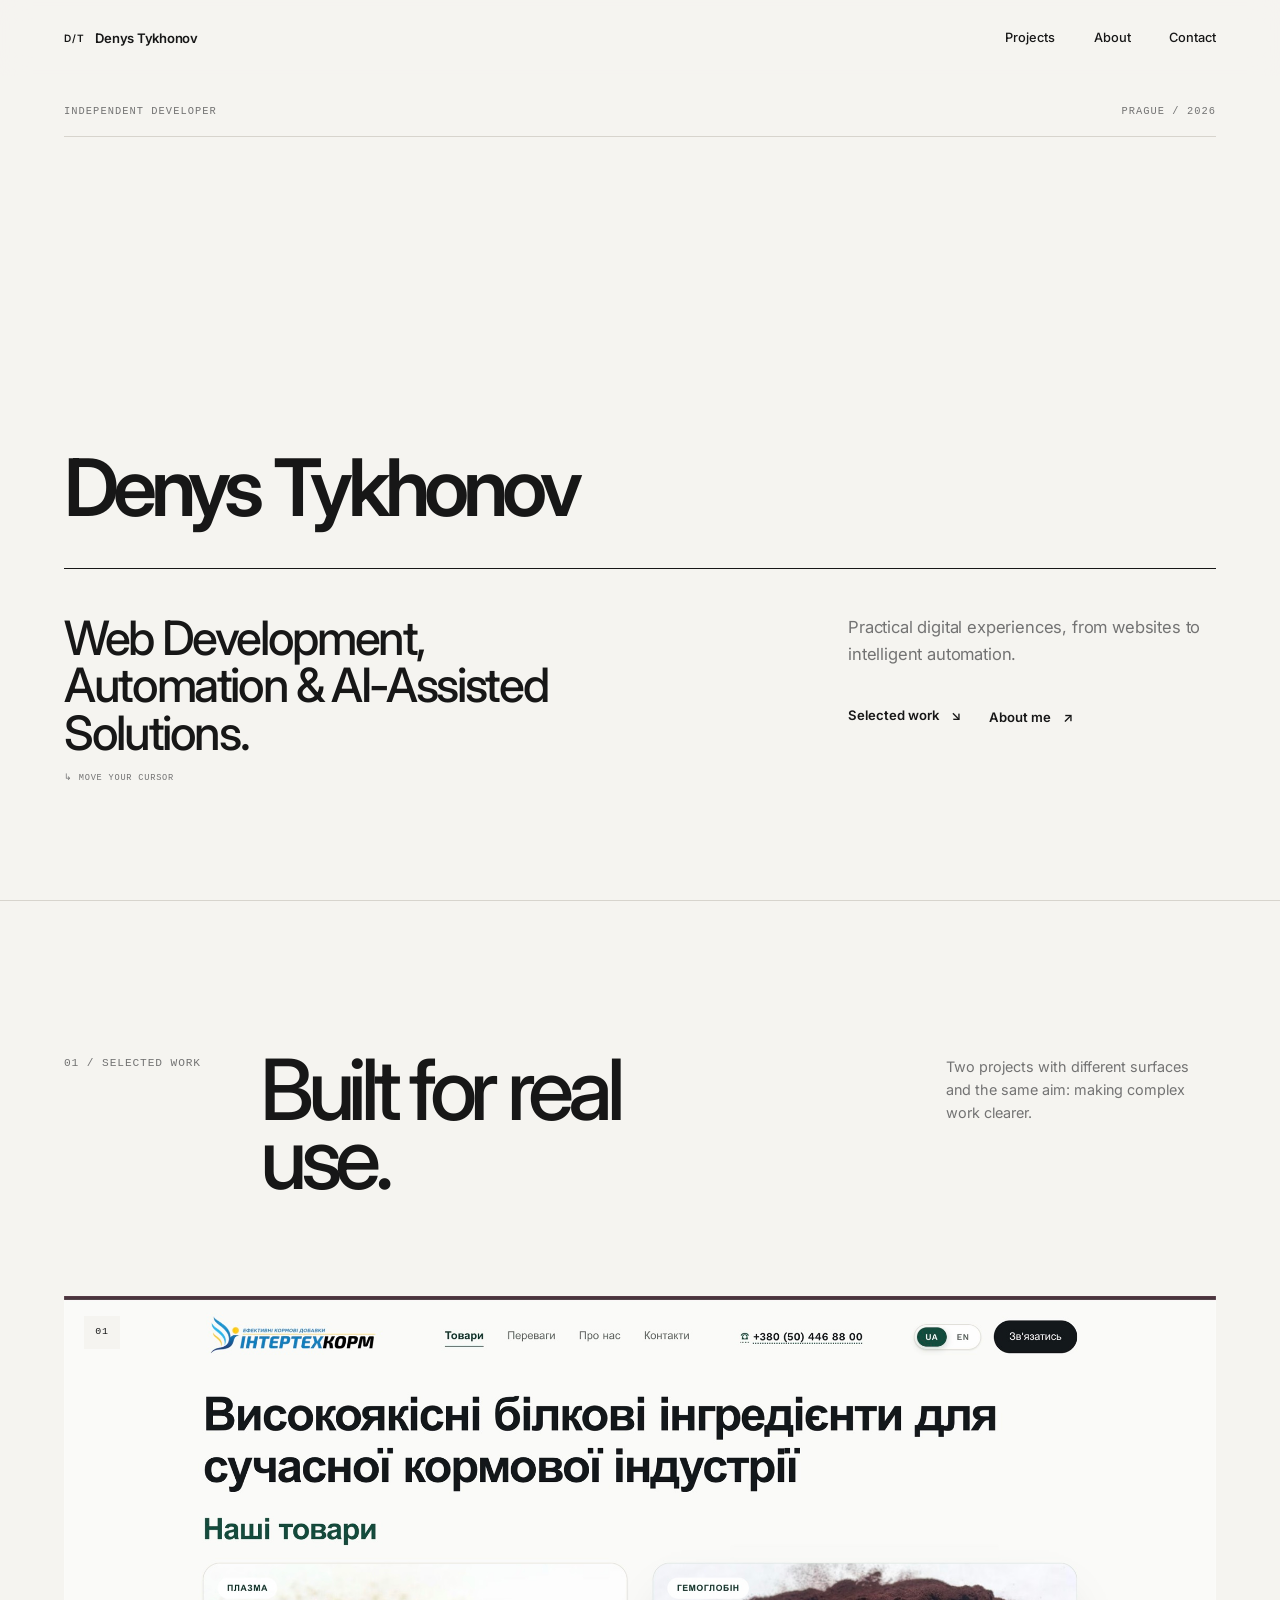
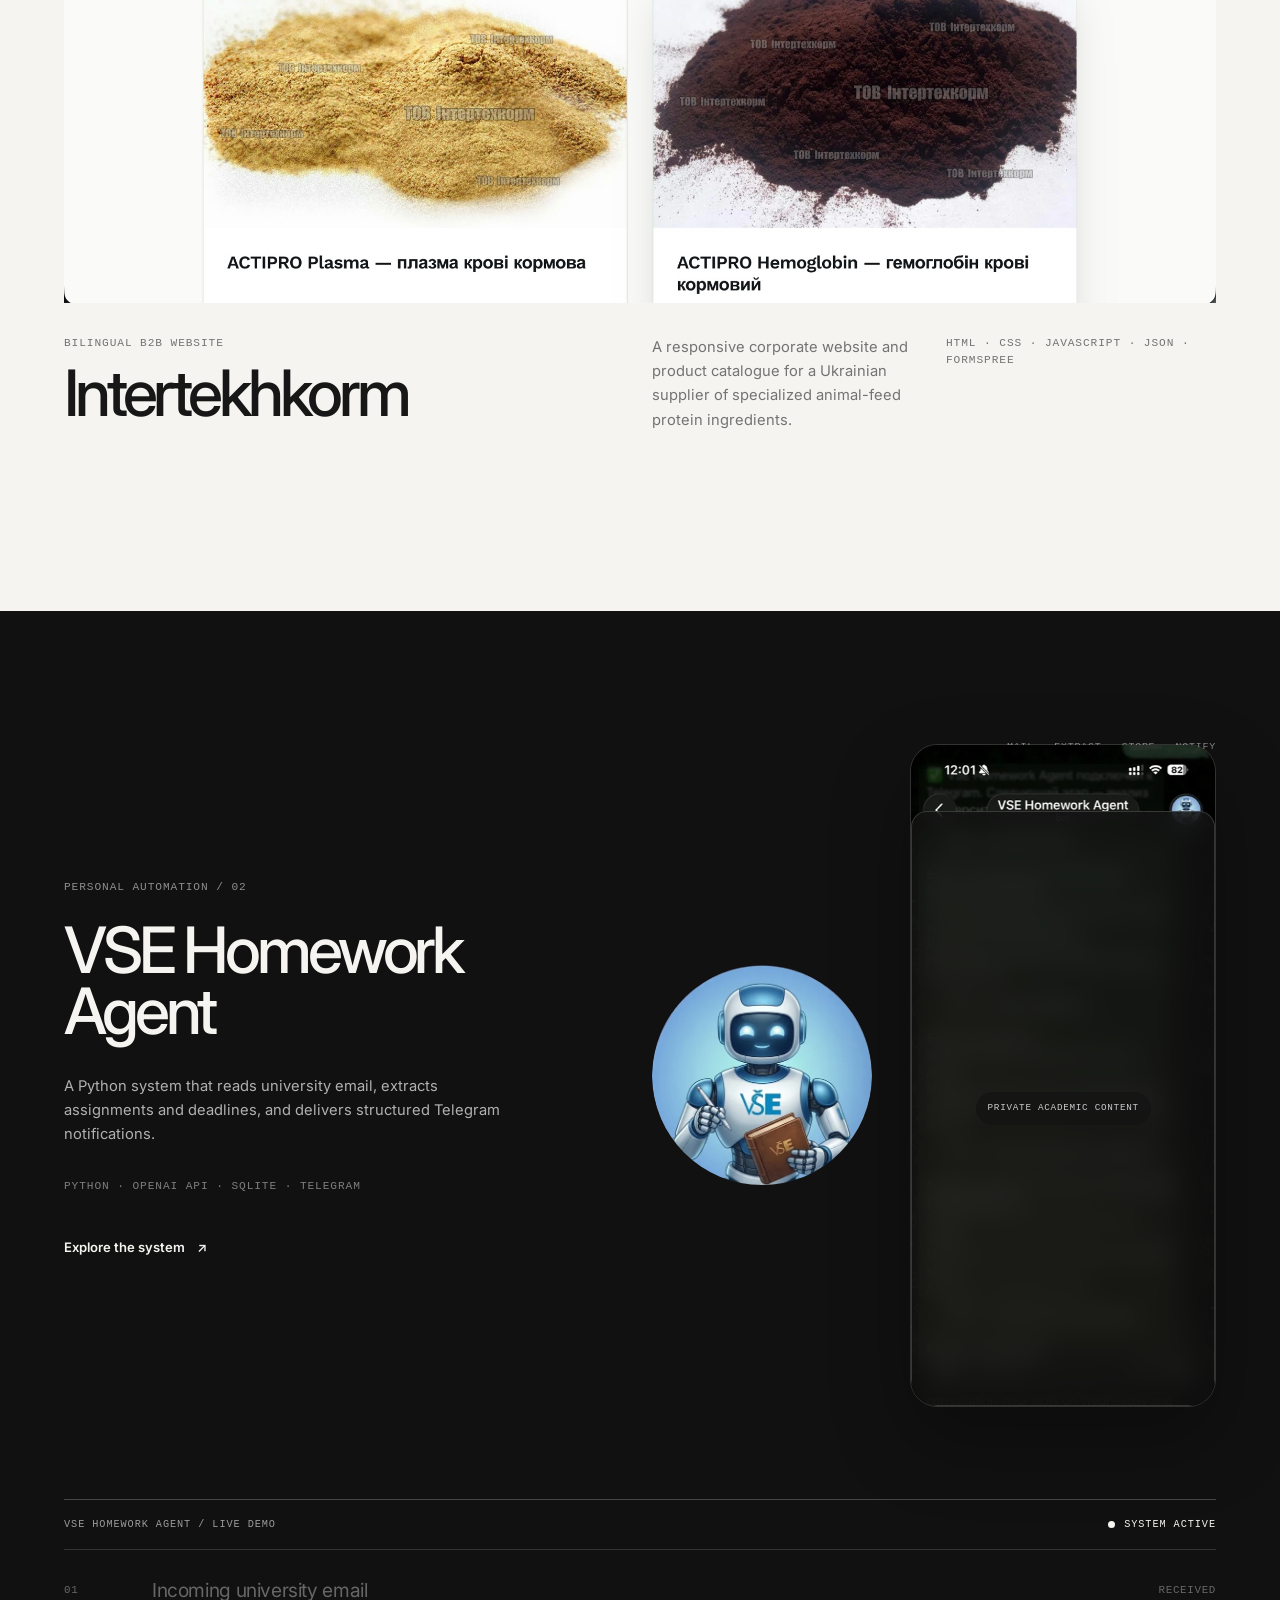
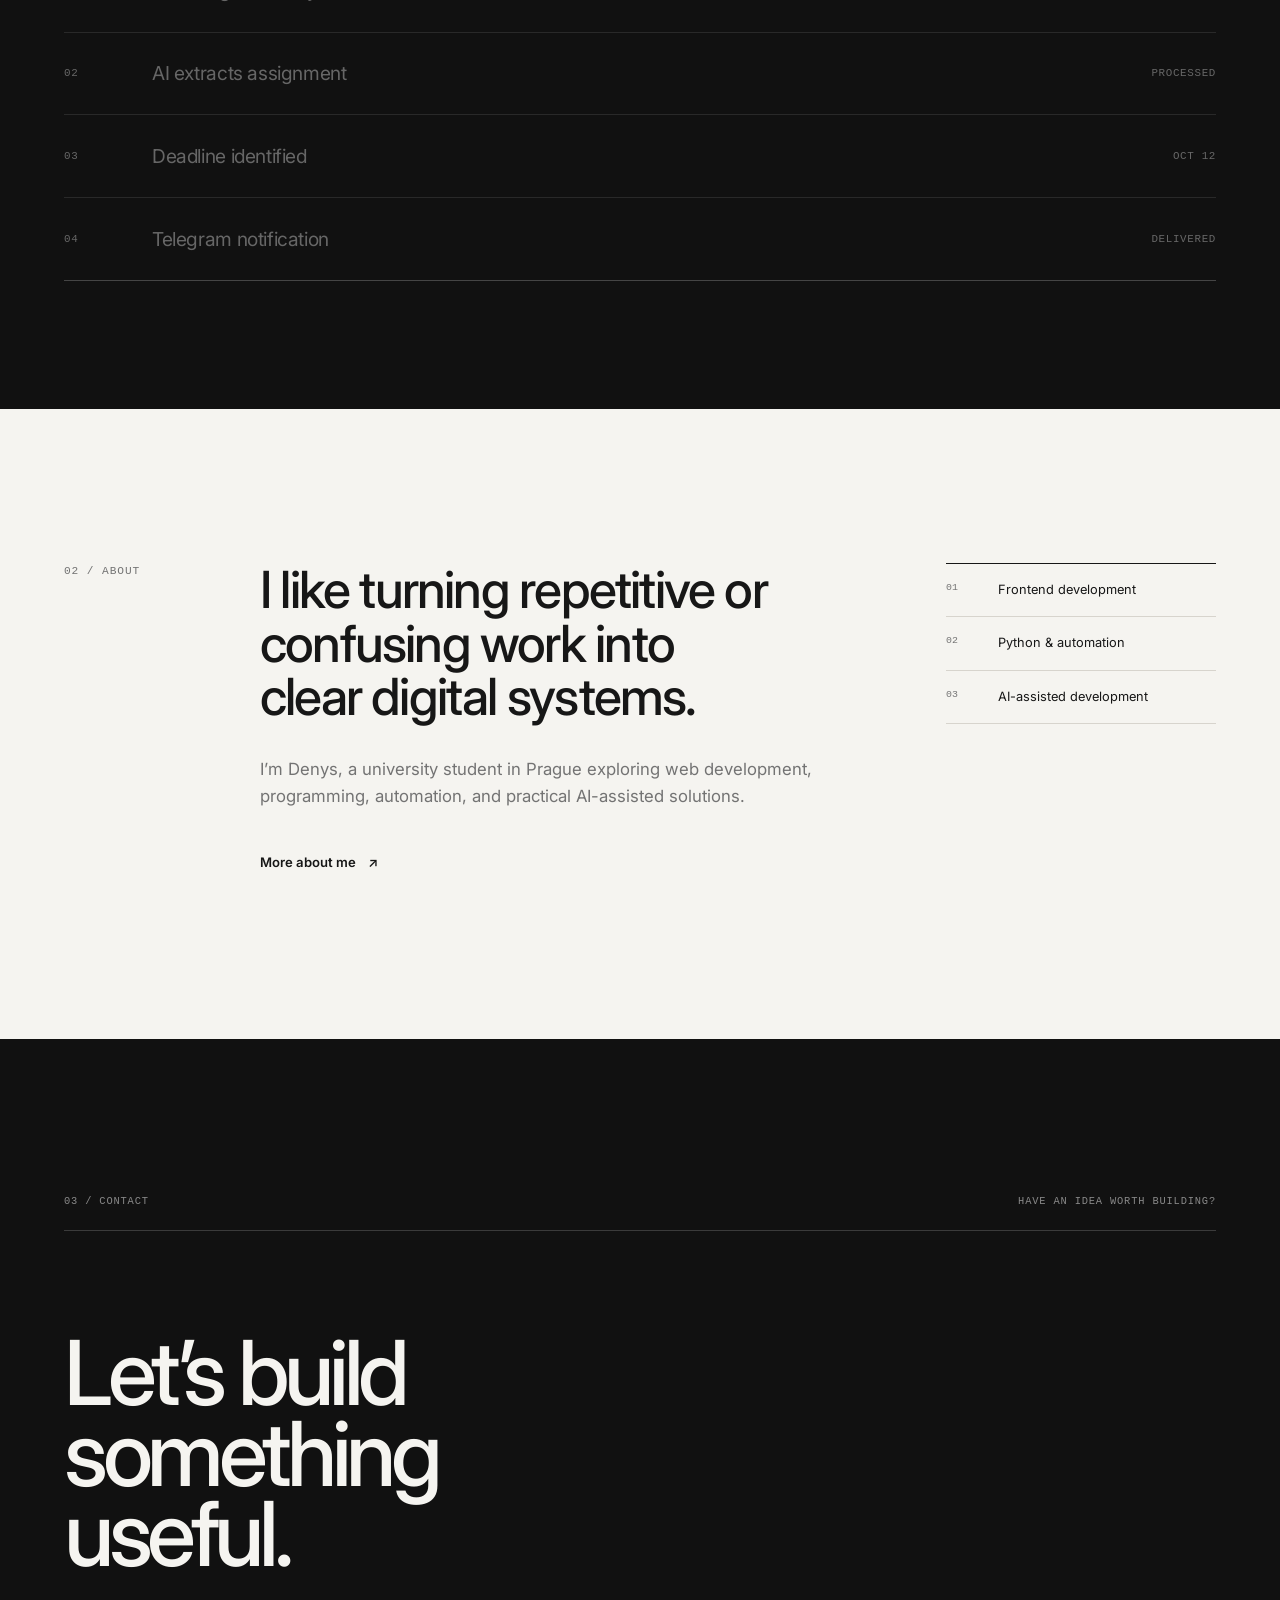
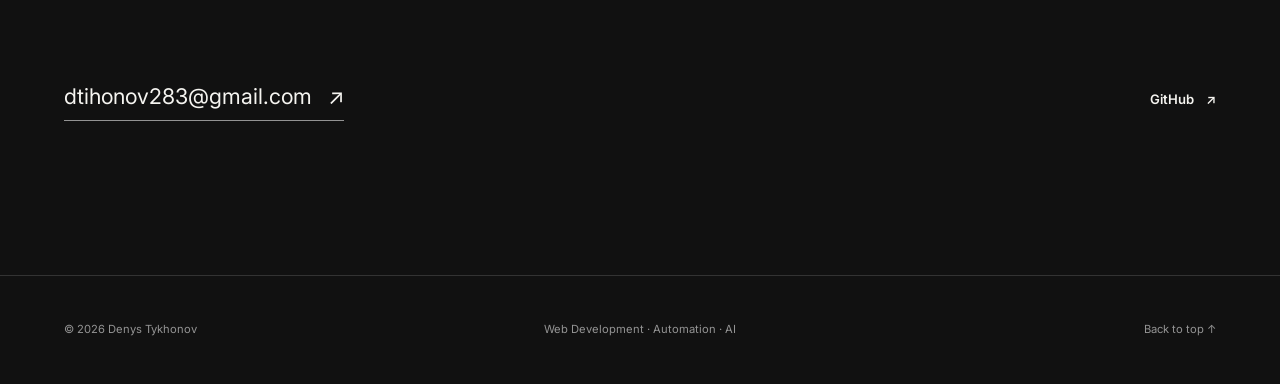
==== commit cbbb1a82: "Refine editorial portfolio and responsive project media" ====
--- a/index.html
+++ b/index.html
@@ -14,8 +14,8 @@
     <link rel="icon" href="assets/images/favicon.svg" type="image/svg+xml">
     <link rel="preconnect" href="https://fonts.googleapis.com">
     <link rel="preconnect" href="https://fonts.gstatic.com" crossorigin>
-    <link rel="stylesheet" href="https://fonts.googleapis.com/css2?family=Instrument+Serif:ital@0;1&amp;family=Inter:wght@400;500;600&amp;display=swap">
-    <link rel="stylesheet" href="assets/css/styles.css?v=2.9">
+    <link rel="stylesheet" href="https://fonts.googleapis.com/css2?family=Inter:wght@400;500;600&amp;display=swap">
+    <link rel="stylesheet" href="assets/css/styles.css?v=4.2">
     <script type="application/ld+json">
       {
         "@context": "https://schema.org",
@@ -27,9 +27,23 @@
         "knowsAbout": ["Web development", "Automation", "AI-assisted solutions", "Python"]
       }
     </script>
-    <script src="assets/js/main.js?v=2.8" defer></script>
+    <script src="assets/js/main.js?v=4.2" defer></script>
   </head>
   <body id="top">
+    <svg width="0" height="0" style="position:absolute" aria-hidden="true" focusable="false">
+      <filter id="liquid" x="-30%" y="-30%" width="160%" height="160%" color-interpolation-filters="sRGB">
+        <feTurbulence id="turb" type="fractalNoise" baseFrequency="0.008 0.014" numOctaves="3" seed="3" result="n"/>
+        <feDisplacementMap id="disp" in="SourceGraphic" in2="n" scale="0" xChannelSelector="R" yChannelSelector="G" result="distorted"/>
+        <feColorMatrix in="distorted" type="matrix" values="0 0 0 1 0  0 0 0 0 0  0 0 0 0 0  0 0 0 1 0" result="redChannel"/>
+        <feColorMatrix in="distorted" type="matrix" values="0 0 0 0 0  0 0 0 1 0  0 0 0 0 0  0 0 0 1 0" result="greenChannel"/>
+        <feColorMatrix in="distorted" type="matrix" values="0 0 0 0 0  0 0 0 0 0  0 0 0 1 0  0 0 0 1 0" result="blueChannel"/>
+        <feOffset id="redOffset" in="redChannel" dx="0" dy="0" result="redShift"/>
+        <feOffset id="blueOffset" in="blueChannel" dx="0" dy="0" result="blueShift"/>
+        <feBlend in="redShift" in2="greenChannel" mode="screen" result="redGreen"/>
+        <feBlend in="redGreen" in2="blueShift" mode="screen" result="chromatic"/>
+        <feMerge><feMergeNode in="chromatic"/><feMergeNode in="distorted"/></feMerge>
+      </filter>
+    </svg>
     <a class="skip-link" href="#main">Skip to content</a>
 
     <header class="site-header" data-header>
@@ -41,7 +55,7 @@
         <button class="menu-toggle" type="button" aria-expanded="false" aria-controls="primary-navigation" aria-label="Open navigation">
           <span aria-hidden="true"></span>
         </button>
-        <nav aria-label="Primary navigation">
+        <nav class="nav" aria-label="Primary navigation">
           <ul class="nav-list" id="primary-navigation">
             <li><a class="nav-link" href="projects/index.html">Projects</a></li>
             <li><a class="nav-link" href="about.html">About</a></li>
@@ -65,7 +79,15 @@
           </h1>
 
           <div class="hero-statement">
-            <p class="hero-role hero-enter">Web Development,<br>Automation <span class="serif-amp">&amp;</span> AI-Assisted Solutions.</p>
+            <p class="hero-role hero-title hero-enter hero-kinetic is-kinetic-active" aria-label="Web Development, Automation and AI-Assisted Solutions.">
+              <span class="hero-kinetic-status" aria-hidden="true"><span>Signal input</span><span>Signal locked</span></span>
+              <span class="hero-kinetic-stage" aria-hidden="true">
+                <span class="hero-kinetic-gate"><span class="hero-kinetic-invert"><span>Web Development,</span><span>Automation &amp; AI-Assisted Solutions.</span></span></span>
+                <span class="hero-kinetic-line hero-kinetic-line--one">Web Development,</span>
+                <span class="hero-kinetic-line hero-kinetic-line--two">Automation &amp; AI-Assisted Solutions.</span>
+              </span>
+            </p>
+            <span class="hero-interaction-hint" aria-hidden="true">↳ Move your cursor</span>
             <div class="hero-intro hero-enter">
               <p class="hero-support">Practical digital experiences, from websites to intelligent automation.</p>
               <div class="hero-actions">
@@ -81,7 +103,7 @@
         <div class="shell">
           <header class="editorial-head reveal">
             <p class="section-label">01 / Selected work</p>
-            <h2 class="display-title" id="work-title">Built for real<br><span class="serif-display">use.</span></h2>
+            <h2 class="display-title" id="work-title">Built for real<br>use.</h2>
             <p class="head-note">Two projects with different surfaces and the same aim: making complex work clearer.</p>
           </header>
 
@@ -106,7 +128,7 @@
           <div class="shell automation-grid">
             <div class="automation-copy reveal">
               <p class="project-type">Personal automation / 02</p>
-              <h3 class="project-name project-name--light"><a href="projects/vse-homework-agent.html">VSE Homework<br><span class="serif-display">Agent</span></a></h3>
+              <h3 class="project-name project-name--light"><a href="projects/vse-homework-agent.html">VSE Homework<br>Agent</a></h3>
               <p class="project-description">A Python system that reads university email, extracts assignments and deadlines, and delivers structured Telegram notifications.</p>
               <p class="project-stack">Python · OpenAI API · SQLite · Telegram</p>
               <a class="line-link line-link--light" href="projects/vse-homework-agent.html"><span>Explore the system</span><span aria-hidden="true">↗</span></a>
@@ -155,7 +177,7 @@
         <div class="shell about-preview-grid">
           <p class="section-label reveal">02 / About</p>
           <div class="about-preview-copy reveal">
-            <h2 class="about-preview-title" id="about-preview-title">I like turning repetitive or confusing work into <span class="serif-display">clear digital systems.</span></h2>
+            <h2 class="about-preview-title" id="about-preview-title">I like turning repetitive or confusing work into clear digital systems.</h2>
             <p>I’m Denys, a university student in Prague exploring web development, programming, automation, and practical AI-assisted solutions.</p>
             <a class="line-link" href="about.html"><span>More about me</span><span aria-hidden="true">↗</span></a>
           </div>
@@ -173,7 +195,7 @@
             <span>03 / Contact</span>
             <span>Have an idea worth building?</span>
           </div>
-          <h2 class="contact-title reveal" id="contact-title">Let’s build something<br><span class="serif-display">useful.</span></h2>
+          <h2 class="contact-title reveal" id="contact-title">Let’s build something<br>useful.</h2>
           <div class="contact-row reveal">
             <a class="contact-email" href="mailto:dtihonov283@gmail.com">dtihonov283@gmail.com <span aria-hidden="true">↗</span></a>
             <a class="quiet-link quiet-link--light" href="https://github.com/denystykhonov26" target="_blank" rel="noreferrer">GitHub <span aria-hidden="true">↗</span></a>
--- a/assets/css/styles.css
+++ b/assets/css/styles.css
@@ -11,7 +11,6 @@
   --light: #f5f4f0;
   --soft: #e9e8e3;
   --sans: "Inter", Arial, sans-serif;
-  --serif: "Instrument Serif", Georgia, serif;
   --mono: "SFMono-Regular", "Cascadia Mono", Consolas, monospace;
   --content: 90rem;
   --gutter: clamp(1.25rem, 5vw, 5rem);
@@ -137,12 +136,6 @@
   text-transform: uppercase;
 }
 
-.serif-display {
-  font-family: var(--serif);
-  font-style: italic;
-  font-weight: 400;
-}
-
 /* Header */
 .site-header {
   position: sticky;
@@ -198,6 +191,33 @@
   min-height: 2.75rem;
   font-size: 0.8rem;
   font-weight: 500;
+}
+
+.nav-link-window {
+  display: block;
+  overflow: hidden;
+  height: 1.25em;
+  line-height: 1.25;
+}
+
+.nav-link-label {
+  position: relative;
+  display: block;
+  transition: transform 460ms var(--ease-out);
+}
+
+.nav-link-label > span {
+  display: block;
+  height: 1.25em;
+  line-height: 1.25;
+  white-space: nowrap;
+}
+
+@media (hover: hover) and (pointer: fine) {
+  .nav-link:hover .nav-link-label,
+  .nav-link:focus-visible .nav-link-label {
+    transform: translate3d(0, -1.25em, 0);
+  }
 }
 
 .nav-link::after {
@@ -220,6 +240,48 @@
   transform-origin: left;
 }
 
+.nav .nav-link {
+  overflow: visible;
+  margin: -0.5rem -0.45rem;
+  padding: 0.5rem 0.45rem;
+  white-space: nowrap;
+  transform: translate3d(var(--nav-pull-x, 0), var(--nav-pull-y, 0), 0);
+  transition: transform 420ms var(--ease-out);
+}
+
+.nav .nav-link.is-pulled {
+  transition-duration: 120ms;
+}
+
+.nav .nav-roll,
+.nav .nav-char {
+  display: inline-block;
+}
+
+.nav .nav-roll {
+  overflow: hidden;
+  height: 1.6em;
+  line-height: 1.6;
+  vertical-align: middle;
+}
+
+.nav .nav-char {
+  line-height: 1.6;
+}
+
+@media (hover: hover) and (prefers-reduced-motion: no-preference) {
+  .nav .nav-char {
+    text-shadow: 0 1.6em 0 currentColor;
+    transition: transform 0.5s cubic-bezier(0.7, 0, 0.2, 1);
+    transition-delay: calc(var(--i) * 25ms);
+  }
+
+  .nav .nav-link:hover .nav-char,
+  .nav .nav-link:focus-visible .nav-char {
+    transform: translate3d(0, -1.6em, 0);
+  }
+}
+
 .menu-toggle {
   position: relative;
   z-index: 4;
@@ -248,6 +310,7 @@
 /* Shared links */
 .line-link,
 .quiet-link {
+  position: relative;
   display: inline-flex;
   align-items: center;
   gap: 0.75rem;
@@ -257,11 +320,11 @@
 }
 
 .line-link {
-  position: relative;
   padding-bottom: 0.18rem;
 }
 
-.line-link::after {
+.line-link::after,
+.quiet-link::after {
   position: absolute;
   right: 0;
   bottom: 0;
@@ -269,11 +332,16 @@
   height: 1px;
   background: currentColor;
   content: "";
+  transform: scaleX(0);
   transform-origin: left;
   transition: transform 380ms var(--ease-out);
 }
 
-.line-link:hover::after { transform: scaleX(0.3); }
+.quiet-link::after { bottom: 0.35rem; }
+.line-link:hover::after,
+.line-link:focus-visible::after,
+.quiet-link:hover::after,
+.quiet-link:focus-visible::after { transform: scaleX(1); }
 .line-link span:last-child,
 .quiet-link span:last-child { transition: transform 380ms var(--ease-out); }
 .line-link:hover span:last-child,
@@ -315,7 +383,7 @@
   align-self: end;
   gap: 0.18em;
   margin: clamp(3.5rem, 8vh, 7rem) 0 clamp(2.5rem, 5vh, 4rem);
-  font-size: clamp(4.5rem, 7.4vw, 7.25rem);
+  font-size: clamp(4.25rem, 6.2vw, 6rem);
   font-weight: 600;
   letter-spacing: -0.075em;
   line-height: 0.88;
@@ -331,6 +399,7 @@
 .hero-name-line:last-child { animation-delay: 90ms; }
 
 .hero-statement {
+  position: relative;
   display: grid;
   grid-template-columns: repeat(12, minmax(0, 1fr));
   gap: 1.5rem;
@@ -349,12 +418,124 @@
   line-height: 1;
 }
 
-.serif-amp {
-  margin-inline: 0.07em;
-  font-family: var(--serif);
-  font-size: 1.08em;
-  font-style: italic;
-  font-weight: 400;
+.hero-title {
+  margin-block: -40px;
+  padding-block: 40px;
+}
+
+.hero-title.is-liquid-active {
+  will-change: filter;
+}
+
+.hero-interaction-hint {
+  display: none;
+}
+
+.hero-kinetic {
+  --kinetic-x-one: 0px;
+  --kinetic-y-one: 0px;
+  --kinetic-x-two: 0px;
+  --kinetic-y-two: 0px;
+  position: relative;
+  isolation: isolate;
+  cursor: crosshair;
+}
+
+.hero-kinetic-stage {
+  position: relative;
+  display: block;
+  overflow: hidden;
+  contain: paint;
+}
+
+.hero-kinetic-gate,
+.hero-kinetic-invert {
+  position: absolute;
+  inset: 0;
+  pointer-events: none;
+}
+
+.hero-kinetic-gate {
+  z-index: 2;
+  background: var(--ink);
+  opacity: 0;
+  transform: scaleX(0);
+  transform-origin: left center;
+}
+
+.hero-kinetic-invert {
+  z-index: 3;
+  color: var(--paper);
+  opacity: 0;
+}
+
+.hero-kinetic-invert span,
+.hero-kinetic-line {
+  display: block;
+}
+
+.hero-kinetic-line {
+  position: relative;
+  z-index: 1;
+  opacity: 1;
+  transition: transform 500ms var(--ease-out);
+}
+
+.hero-kinetic-line--one {
+  transform: translate3d(var(--kinetic-x-one), var(--kinetic-y-one), 0);
+}
+
+.hero-kinetic-line--two {
+  transform: translate3d(var(--kinetic-x-two), var(--kinetic-y-two), 0);
+}
+
+.hero-kinetic-status {
+  position: absolute;
+  top: -1.45rem;
+  right: 0;
+  display: grid;
+  justify-items: end;
+  color: var(--muted);
+  font-family: var(--mono);
+  font-size: 0.54rem;
+  font-weight: 500;
+  letter-spacing: 0.09em;
+  line-height: 1;
+  text-transform: uppercase;
+  pointer-events: none;
+}
+
+.hero-kinetic-status span {
+  grid-area: 1 / 1;
+  opacity: 0;
+}
+
+.hero-kinetic.is-kinetic-active .hero-kinetic-gate {
+  animation: kinetic-gate 1.75s 220ms var(--ease-smooth) both;
+  will-change: opacity, transform;
+}
+
+.hero-kinetic.is-kinetic-active .hero-kinetic-invert {
+  animation: kinetic-invert 1.75s 220ms linear both;
+  will-change: opacity;
+}
+
+.hero-kinetic.is-kinetic-active .hero-kinetic-line--one {
+  animation: kinetic-line-one 1.85s 180ms cubic-bezier(0.16, 1, 0.3, 1) both;
+  will-change: opacity, transform;
+}
+
+.hero-kinetic.is-kinetic-active .hero-kinetic-line--two {
+  animation: kinetic-line-two 1.85s 230ms cubic-bezier(0.16, 1, 0.3, 1) both;
+  will-change: opacity, transform;
+}
+
+.hero-kinetic.is-kinetic-active .hero-kinetic-status span:first-child {
+  animation: kinetic-status-input 1.75s 220ms linear both;
+}
+
+.hero-kinetic.is-kinetic-active .hero-kinetic-status span:last-child {
+  animation: kinetic-status-lock 1.75s 220ms linear both;
 }
 
 .hero-intro {
@@ -389,6 +570,48 @@
 @keyframes hero-rise {
   from { opacity: 0; transform: translateY(1.25rem); }
   to { opacity: 1; transform: translateY(0); }
+}
+
+@keyframes kinetic-gate {
+  0% { opacity: 1; transform: translate3d(0, 0, 0) scaleX(0); }
+  8% { opacity: 1; transform: translate3d(0, 0, 0) scaleX(0.018); }
+  14% { opacity: 1; transform: translate3d(0, 0, 0) scaleX(0.075); }
+  31% { opacity: 1; transform: translate3d(0, 0, 0) scaleX(1); }
+  47% { opacity: 1; transform: translate3d(0, 0, 0) scaleX(1); }
+  70% { opacity: 1; transform: translate3d(104%, 0, 0) scaleX(1); }
+  71%, 100% { opacity: 0; transform: translate3d(104%, 0, 0) scaleX(1); }
+}
+
+@keyframes kinetic-invert {
+  0%, 27% { opacity: 0; }
+  31%, 66% { opacity: 1; }
+  72%, 100% { opacity: 0; }
+}
+
+@keyframes kinetic-line-one {
+  0%, 40% { opacity: 0; transform: translate3d(-108%, 0, 0); }
+  58% { opacity: 0.82; transform: translate3d(-16%, 0, 0); }
+  72% { opacity: 1; transform: translate3d(2.5%, 0, 0); }
+  84%, 100% { opacity: 1; transform: translate3d(0, 0, 0); }
+}
+
+@keyframes kinetic-line-two {
+  0%, 43% { opacity: 0; transform: translate3d(108%, 0, 0); }
+  61% { opacity: 0.82; transform: translate3d(15%, 0, 0); }
+  75% { opacity: 1; transform: translate3d(-2%, 0, 0); }
+  87%, 100% { opacity: 1; transform: translate3d(0, 0, 0); }
+}
+
+@keyframes kinetic-status-input {
+  0%, 8% { opacity: 0; transform: translateY(0.3rem); }
+  12%, 43% { opacity: 1; transform: translateY(0); }
+  49%, 100% { opacity: 0; transform: translateY(-0.2rem); }
+}
+
+@keyframes kinetic-status-lock {
+  0%, 55% { opacity: 0; transform: translateY(0.25rem); }
+  60%, 82% { opacity: 1; transform: translateY(0); }
+  90%, 100% { opacity: 0; transform: translateY(-0.2rem); }
 }
 
 /* Home projects */
@@ -416,7 +639,6 @@
   line-height: 0.82;
 }
 
-.display-title .serif-display { color: inherit; }
 
 .head-note {
   grid-column: 10 / 13;
@@ -434,8 +656,9 @@
   position: relative;
   display: block;
   overflow: hidden;
-  aspect-ratio: 16 / 8.8;
+  aspect-ratio: 55 / 29;
   background: #e7e6e1;
+  transition: translate 500ms var(--ease-out);
 }
 
 .project-visual img {
@@ -462,7 +685,9 @@
 .project-visual-index { left: 1.25rem; }
 .project-visual-action { right: 1.25rem; opacity: 0; transform: translateY(0.5rem); transition: opacity 350ms ease, transform 450ms var(--ease-out); }
 .project-visual:hover img,
-.project-visual:focus-visible img { transform: scale(1.02); }
+.project-visual:focus-visible img { transform: scale(1.025); }
+.project-visual:hover,
+.project-visual:focus-visible { translate: 0 -4px; }
 .project-visual:hover .project-visual-action,
 .project-visual:focus-visible .project-visual-action { opacity: 1; transform: translateY(0); }
 
@@ -557,7 +782,7 @@
   justify-self: center;
   border-radius: 50%;
   object-fit: cover;
-  object-position: center 44%;
+  object-position: center 49%;
   transition: transform 800ms var(--ease-out);
 }
 
@@ -576,9 +801,8 @@
 .telegram-shot {
   display: block;
   width: 100%;
-  max-height: 39rem;
-  object-fit: cover;
-  object-position: top;
+  height: auto;
+  object-fit: contain;
 }
 
 .privacy-mask {
@@ -712,7 +936,6 @@
   line-height: 1.05;
 }
 
-.about-preview-title .serif-display { color: inherit; }
 .about-preview-copy > p { max-width: 35rem; margin: 0 0 2rem; color: var(--muted); font-size: 1.05rem; }
 
 .capability-rail {
@@ -764,7 +987,6 @@
   line-height: 0.9;
 }
 
-.contact-title .serif-display { color: inherit; }
 
 .contact-row {
   display: flex;
@@ -816,7 +1038,12 @@
   line-height: 0.9;
 }
 
-.page-title .serif-display { color: inherit; }
+
+.page-hero--about .page-title {
+  max-width: 14ch;
+  font-size: clamp(3.25rem, 6vw, 5.4rem);
+  line-height: 0.96;
+}
 
 .page-deck {
   width: min(100%, 34rem);
@@ -836,36 +1063,46 @@
 .about-story > .section-label { grid-column: 1 / 3; color: var(--muted); }
 
 .story-article {
-  grid-column: 3 / 11;
-  width: min(100%, 46rem);
+  grid-column: 3 / 9;
+  width: min(100%, 42.5rem);
 }
 
 .story-heading {
   margin: 0 0 clamp(3rem, 6vw, 5rem);
-  font-size: clamp(2.75rem, 4.6vw, 4.4rem);
+  font-size: clamp(2.5rem, 4vw, 3.8rem);
   font-weight: 500;
   letter-spacing: -0.04em;
   line-height: 1.04;
 }
 
-.story-heading .serif-display { display: block; margin-top: 0.08em; }
-
 .story-intro,
 .story-copy {
-  max-width: 68ch;
+  max-width: 42.5rem;
+  color: var(--ink);
   font-family: var(--sans);
+  font-size: clamp(1.075rem, 1.35vw, 1.2rem);
+  font-weight: 400;
   letter-spacing: 0;
+  line-height: 1.7;
 }
 
 .story-intro {
   margin: 0 0 2.25rem;
-  color: var(--ink);
-  font-size: clamp(1.2rem, 1.8vw, 1.4rem);
-  line-height: 1.65;
-}
-
-.story-copy { color: var(--muted); font-size: 1.03rem; line-height: 1.72; }
-.story-copy p { margin: 0 0 1.55rem; }
+}
+
+.story-copy p { margin: 0 0 1.8rem; }
+.story-copy p:last-child { margin-bottom: 0; }
+
+.about-facts {
+  grid-column: 10 / 13;
+  padding-top: 0.35rem;
+}
+
+.about-facts dl { margin: 0; }
+.about-facts dl > div { padding-block: 1rem 1.2rem; border-top: 1px solid var(--line); }
+.about-facts dl > div:last-child { border-bottom: 1px solid var(--line); }
+.about-facts dt { margin-bottom: 0.55rem; color: var(--muted); font-family: var(--mono); font-size: 0.62rem; letter-spacing: 0.08em; text-transform: uppercase; }
+.about-facts dd { margin: 0; font-size: 0.86rem; line-height: 1.55; }
 
 .capabilities-section {
   padding-block: var(--section);
@@ -915,13 +1152,17 @@
   position: relative;
   grid-column: 1 / 10;
   overflow: hidden;
-  aspect-ratio: 16 / 9;
+  aspect-ratio: 55 / 29;
   background: #e7e6e1;
+  transition: translate 500ms var(--ease-out);
 }
 
 .project-index-media img { width: 100%; height: 100%; object-fit: cover; transition: transform 900ms var(--ease-out); }
 .project-index-media > span { position: absolute; right: 1.25rem; bottom: 1.25rem; padding: 0.55rem 0.7rem; background: var(--paper); font-family: var(--mono); font-size: 0.62rem; text-transform: uppercase; opacity: 0; transform: translateY(0.5rem); transition: opacity 350ms ease, transform 450ms var(--ease-out); }
-.project-index-media:hover img { transform: scale(1.02); }
+.project-index-media:hover,
+.project-index-media:focus-visible { translate: 0 -4px; }
+.project-index-media:hover img,
+.project-index-media:focus-visible img { transform: scale(1.025); }
 .project-index-media:hover > span { opacity: 1; transform: translateY(0); }
 
 .project-index-copy { grid-column: 10 / 13; }
@@ -945,7 +1186,18 @@
 .project-index-item--dark .project-index-copy > p:not(.project-type):not(.project-stack),
 .project-index-item--dark .project-stack { color: rgba(255,255,255,0.58); }
 .project-index-item--dark .line-link { margin-top: 1.5rem; }
-.project-index-devices { grid-column: 7 / 13; min-height: 38rem; }
+.project-index-devices {
+  grid-column: 7 / 13;
+  min-height: 38rem;
+  transition: translate 500ms var(--ease-out);
+}
+
+.project-index-devices:hover,
+.project-index-devices:focus-visible { translate: 0 -4px; }
+.project-index-devices:hover .agent-art,
+.project-index-devices:focus-visible .agent-art { transform: scale(1.025); }
+.project-index-devices:hover .telegram-frame,
+.project-index-devices:focus-visible .telegram-frame { transform: translateY(-4px); }
 
 /* Case studies */
 .case-hero { padding-block: clamp(3rem, 6vw, 5.5rem) clamp(4rem, 8vw, 7rem); }
@@ -959,7 +1211,6 @@
 }
 
 .case-title--agent { max-width: 10ch; font-size: clamp(4.3rem, 7.8vw, 7.4rem); }
-.case-title .serif-display { color: inherit; }
 
 .case-summary {
   width: min(100%, 48rem);
@@ -983,13 +1234,12 @@
 .case-meta dd { margin: 0; font-size: 0.85rem; }
 
 .case-cover { margin: 0; }
-.case-cover--web { overflow: hidden; aspect-ratio: 16 / 8.5; background: #e7e6e1; }
+.case-cover--web { overflow: hidden; aspect-ratio: 55 / 29; background: #e7e6e1; }
 .case-cover--web img { width: 100%; height: 100%; object-fit: cover; }
 .case-cover--agent { min-height: min(60rem, 95svh); padding: clamp(3rem, 8vw, 8rem); color: var(--light); background: var(--dark); grid-template-columns: minmax(0, 0.75fr) minmax(18rem, 0.65fr); justify-content: center; }
 .case-cover--agent .flow-note { top: clamp(2rem, 4vw, 4rem); right: clamp(2rem, 4vw, 4rem); }
 .case-cover--agent .agent-art { width: min(100%, 26rem); }
-.case-cover--agent .telegram-frame { width: min(100%, 27rem); }
-.case-cover--agent .telegram-shot { max-height: 47rem; }
+.case-cover--agent .telegram-frame { width: min(100%, 21rem); }
 
 .case-content { padding-block: var(--section); }
 
@@ -1025,12 +1275,12 @@
 
 .case-detail {
   overflow: hidden;
-  height: clamp(24rem, 48vw, 46rem);
+  aspect-ratio: 16 / 9;
   margin-block: clamp(2rem, 5vw, 5rem);
   background: #e7e6e1;
 }
 
-.case-detail img { width: 100%; height: 100%; object-fit: cover; object-position: center bottom; transform: scale(1.18); }
+.case-detail img { width: 100%; height: 100%; object-fit: cover; object-position: center 72%; transform: scale(1.08); }
 
 .case-flow { display: grid; grid-template-columns: repeat(4, 1fr); margin-top: 2.5rem; border-block: 1px solid var(--ink); }
 .case-flow span { position: relative; padding: 1.25rem 0.7rem; border-right: 1px solid var(--line); font-family: var(--mono); font-size: 0.68rem; text-align: center; text-transform: uppercase; }
@@ -1050,7 +1300,7 @@
 
 /* Reveals and page transitions */
 .reveal { opacity: 1; transform: none; }
-.js .reveal { opacity: 0; transform: translateY(2rem); transition: opacity 760ms var(--ease-out), transform 760ms var(--ease-out); }
+.js .reveal { opacity: 0; transform: translateY(1.25rem); transition: opacity 720ms var(--ease-out), transform 720ms var(--ease-out); }
 .js .reveal.is-visible { opacity: 1; transform: translateY(0); }
 .js .reveal[data-delay="1"] { transition-delay: 100ms; }
 .js .reveal[data-delay="2"] { transition-delay: 180ms; }
@@ -1070,13 +1320,96 @@
   will-change: transform;
 }
 
+.interaction-cursor {
+  position: fixed;
+  z-index: 1100;
+  top: 0;
+  left: 0;
+  display: grid;
+  place-items: center;
+  width: 12px;
+  height: 12px;
+  border: 1px solid #fff;
+  border-radius: 50%;
+  mix-blend-mode: difference;
+  opacity: 0;
+  pointer-events: none;
+  transition: width 480ms var(--ease-out), height 480ms var(--ease-out), border-color 260ms ease,
+    background-color 260ms ease, opacity 180ms ease;
+  will-change: transform, width, height;
+}
+
+.interaction-cursor.is-visible {
+  opacity: 1;
+}
+
+.interaction-cursor span {
+  font-family: var(--mono);
+  font-size: 0.52rem;
+  font-weight: 500;
+  letter-spacing: 0.08em;
+  text-transform: uppercase;
+  opacity: 0;
+  transition: opacity 180ms ease;
+}
+
+.interaction-cursor.is-heading {
+  width: 90px;
+  height: 90px;
+  border-color: transparent;
+  color: var(--ink);
+  background: var(--light);
+}
+
+.interaction-cursor.is-heading span {
+  opacity: 1;
+}
+
+.interaction-cursor.is-nav {
+  width: 6px;
+  height: 6px;
+  border-color: #fff;
+  background: #fff;
+}
+
+@media (hover: hover) and (pointer: fine) and (prefers-reduced-motion: no-preference) {
+  .hero-title {
+    cursor: none;
+  }
+
+  .js .hero-interaction-hint {
+    position: absolute;
+    top: calc(100% + 1.1rem);
+    left: 0;
+    display: block;
+    color: var(--muted);
+    font-family: var(--mono);
+    font-size: 0.54rem;
+    font-weight: 500;
+    letter-spacing: 0.09em;
+    line-height: 1;
+    text-transform: uppercase;
+    opacity: 1;
+    pointer-events: none;
+    transform: translateY(0);
+    transition: opacity 500ms ease, transform 600ms var(--ease-out), visibility 0s 0s;
+  }
+
+  .js .hero-interaction-hint.is-hidden {
+    visibility: hidden;
+    opacity: 0;
+    transform: translateY(-0.35rem);
+    transition: opacity 500ms ease, transform 600ms var(--ease-out), visibility 0s 500ms;
+  }
+}
+
 ::view-transition-old(root) { animation: page-out 220ms var(--ease-smooth) both; }
 ::view-transition-new(root) { animation: page-in 420ms var(--ease-out) both; }
 @keyframes page-out { to { opacity: 0; transform: translateY(-0.4rem); } }
 @keyframes page-in { from { opacity: 0; transform: translateY(0.65rem); } }
 
 @media (max-width: 1000px) {
-  .hero-name { font-size: clamp(4.25rem, 8.5vw, 6.5rem); }
+  .hero-name { font-size: clamp(4rem, 8vw, 5.5rem); }
   .hero-role { grid-column: 1 / 8; }
   .hero-intro { grid-column: 8 / 13; }
   .project-info .project-description { grid-column: 6 / 10; }
@@ -1117,7 +1450,7 @@
   .js .nav-link { width: 100%; min-height: 5.5rem; font-size: clamp(2.5rem, 10vw, 4rem); font-weight: 500; letter-spacing: -0.06em; }
   .js .nav-link::after { display: none; }
 
-  .hero-name { flex-direction: row; gap: 0.18em; font-size: clamp(3.9rem, 10.5vw, 5.4rem); line-height: 0.88; white-space: nowrap; }
+  .hero-name { flex-direction: row; gap: 0.18em; font-size: clamp(3.7rem, 9.5vw, 4.8rem); line-height: 0.9; white-space: nowrap; }
   .hero-name-line:last-child { margin-left: 0; }
   .hero-role { grid-column: 1 / 8; }
   .hero-intro { grid-column: 8 / 13; }
@@ -1132,7 +1465,10 @@
   .automation-visual { grid-column: 7 / 13; grid-template-columns: 0.75fr 1fr; min-height: 34rem; }
   .about-preview-copy { grid-column: 3 / 9; }
   .capability-rail { grid-column: 9 / 13; }
-  .story-article { grid-column: 3 / 12; }
+  .story-article { grid-column: 3 / 13; }
+  .about-facts { grid-column: 3 / 13; margin-top: 3rem; }
+  .about-facts dl { display: grid; grid-template-columns: repeat(3, minmax(0, 1fr)); gap: 1.25rem; }
+  .about-facts dl > div:last-child { border-bottom: 0; }
   .project-index-media { grid-column: 1 / 13; }
   .project-index-copy { grid-column: 3 / 11; padding-top: 2rem; }
   .project-index-item--dark { min-height: 44rem; }
@@ -1153,13 +1489,13 @@
   .hero-inner { grid-template-rows: auto auto auto; min-height: calc(88svh - var(--header)); padding-block: 1.5rem 2.5rem; }
   .hero-meta { align-items: flex-start; }
   .hero-meta span:last-child { text-align: right; }
-  .hero-name { flex-direction: column; gap: 0; margin: clamp(3rem, 8vh, 4.5rem) 0 2.5rem; font-size: clamp(3.65rem, 16vw, 4.6rem); line-height: 0.84; white-space: normal; }
+  .hero-name { flex-direction: column; gap: 0; margin: clamp(3rem, 8vh, 4.5rem) 0 2.5rem; font-size: clamp(3.5rem, 15vw, 4.15rem); line-height: 0.86; white-space: normal; }
   .hero-name-line:last-child { margin-left: 0.1em; }
   .hero-statement { grid-template-columns: repeat(4, minmax(0, 1fr)); gap: 1rem; }
   .hero-role { grid-column: 1 / 5; font-size: clamp(1.95rem, 8.8vw, 2.6rem); line-height: 1.02; }
   .hero-intro { grid-column: 2 / 5; margin-top: 1.75rem; padding-left: 1rem; border-left: 1px solid var(--line); }
   .hero-intro > p { font-size: 0.95rem; }
-  .project-visual { aspect-ratio: 1952 / 1269; }
+  .project-visual { aspect-ratio: 55 / 29; }
   .hero-actions { align-items: flex-start; flex-direction: column; gap: 0.25rem; }
 
   .editorial-head,
@@ -1178,7 +1514,7 @@
   .editorial-head .section-label { grid-column: 1 / 2; }
   .display-title { grid-column: 2 / 5; font-size: clamp(3rem, 13vw, 4.25rem); line-height: 0.9; }
   .head-note { grid-column: 2 / 5; margin-top: 1.5rem; }
-  .project-visual { aspect-ratio: 1952 / 1269; }
+  .project-visual { aspect-ratio: 55 / 29; }
   .project-visual img { object-position: center; }
   .project-visual-action { display: none; }
   .project-info > div,
@@ -1192,7 +1528,7 @@
   .automation-visual { grid-column: 1 / 5; }
   .automation-visual { grid-row: 1; grid-template-columns: 0.72fr 1fr; min-height: 27rem; }
   .automation-copy { grid-row: 2; margin-top: 2rem; }
-  .automation-visual .telegram-shot { max-height: 25rem; border-radius: 1rem; }
+  .automation-visual .telegram-shot { border-radius: 1rem; }
   .automation-visual .flow-note { top: -2rem; }
   .agent-demo { grid-column: 1 / 5; grid-row: 3; margin-top: 3rem; }
   .agent-demo-head { align-items: flex-start; flex-direction: column; gap: 0.55rem; }
@@ -1213,13 +1549,18 @@
 
   .page-hero { min-height: calc(76svh - var(--header)); padding-block: 2.5rem 5rem; }
   .page-title { margin-top: clamp(4rem, 15vw, 6rem); font-size: clamp(3.5rem, 14vw, 4.8rem); }
+  .page-hero--about .page-title { font-size: clamp(3.15rem, 12vw, 4rem); }
   .page-deck { margin-top: 3rem; font-size: 1.05rem; }
 
   .about-story > .section-label { grid-column: 1 / 5; }
   .story-article { grid-column: 1 / 5; margin-top: 2rem; }
-  .story-heading { font-size: clamp(2.5rem, 11vw, 3.35rem); }
-  .story-intro { font-size: 1.12rem; line-height: 1.65; }
-  .story-copy { margin-top: 0; font-size: 1rem; line-height: 1.72; }
+  .story-heading { font-size: clamp(2.35rem, 10.5vw, 3.1rem); }
+  .story-intro,
+  .story-copy { font-size: 1rem; line-height: 1.65; }
+  .story-copy { margin-top: 0; }
+  .about-facts { grid-column: 1 / 5; margin-top: 3rem; }
+  .about-facts dl { display: block; }
+  .about-facts dl > div:last-child { border-bottom: 1px solid var(--line); }
   .capabilities-list li { grid-template-columns: 2.5rem 1fr; gap: 1rem; }
   .capabilities-list small { grid-column: 2; margin-top: 0.5rem; }
   .capabilities-list li:hover { padding-inline: 0; }
@@ -1233,7 +1574,7 @@
   .project-index-devices { grid-column: 1 / 5; }
   .project-index-devices { grid-row: 1; grid-template-columns: 0.72fr 1fr; min-height: 27rem; }
   .project-index-item--dark .project-index-copy { grid-row: 2; margin-top: 2rem; }
-  .project-index-devices .telegram-shot { max-height: 25rem; border-radius: 1rem; }
+  .project-index-devices .telegram-shot { border-radius: 1rem; }
 
   .case-hero { padding-block: 2.5rem 4.5rem; }
   .case-title { margin-top: 4rem; font-size: clamp(3.75rem, 16vw, 5.25rem); overflow-wrap: anywhere; }
@@ -1241,9 +1582,9 @@
   .case-summary { margin-top: 3rem; font-size: 1.08rem; }
   .case-meta { grid-template-columns: 1fr 1fr; gap: 1rem; }
   .case-meta > div { padding-top: 1rem; border-top: 1px solid var(--line); }
-  .case-cover--web { aspect-ratio: 4 / 3; }
+  .case-cover--web { aspect-ratio: 55 / 29; }
   .case-cover--agent { grid-template-columns: 0.72fr 1fr; min-height: 33rem; padding: 3rem 1.25rem; }
-  .case-cover--agent .telegram-shot { max-height: 29rem; border-radius: 1rem; }
+  .case-cover--agent .telegram-shot { border-radius: 1rem; }
   .case-cover--agent .flow-note { top: 1.25rem; right: 1.25rem; }
   .case-chapter-label,
   .case-chapter h2,
@@ -1255,8 +1596,8 @@
   .case-flow { grid-template-columns: 1fr 1fr; }
   .case-flow span:nth-child(2) { border-right: 0; }
   .case-flow span:nth-child(2)::after { display: none; }
-  .case-detail { height: 26rem; }
-  .case-detail img { transform: none; }
+  .case-detail { aspect-ratio: 16 / 9; }
+  .case-detail img { object-position: center 72%; transform: scale(1.08); }
   .next-case-link > span:first-child { grid-column: 1 / 5; }
   .next-case-link strong { grid-column: 1 / 5; grid-row: 2; margin-top: 1.5rem; padding-right: 2rem; }
   .next-case-link > span:last-child { grid-column: 4 / 5; grid-row: 2; }
@@ -1275,6 +1616,14 @@
   html { scroll-behavior: auto; }
   *, *::before, *::after { animation-duration: 0.01ms !important; animation-iteration-count: 1 !important; scroll-behavior: auto !important; transition-duration: 0.01ms !important; }
   .js .reveal { opacity: 1; transform: none; }
+  .project-visual,
+  .project-index-media,
+  .project-index-devices { translate: none !important; }
+  .hero-kinetic-stage { overflow: visible; contain: none; }
+  .hero-kinetic-line { opacity: 1 !important; transform: none !important; will-change: auto; }
+  .hero-kinetic-gate,
+  .hero-kinetic-invert,
+  .hero-kinetic-status { display: none; }
   .js .demo-step { color: rgba(255,255,255,0.76); animation: none !important; padding-inline: 0; }
   .system-state i { animation: none !important; }
 }
